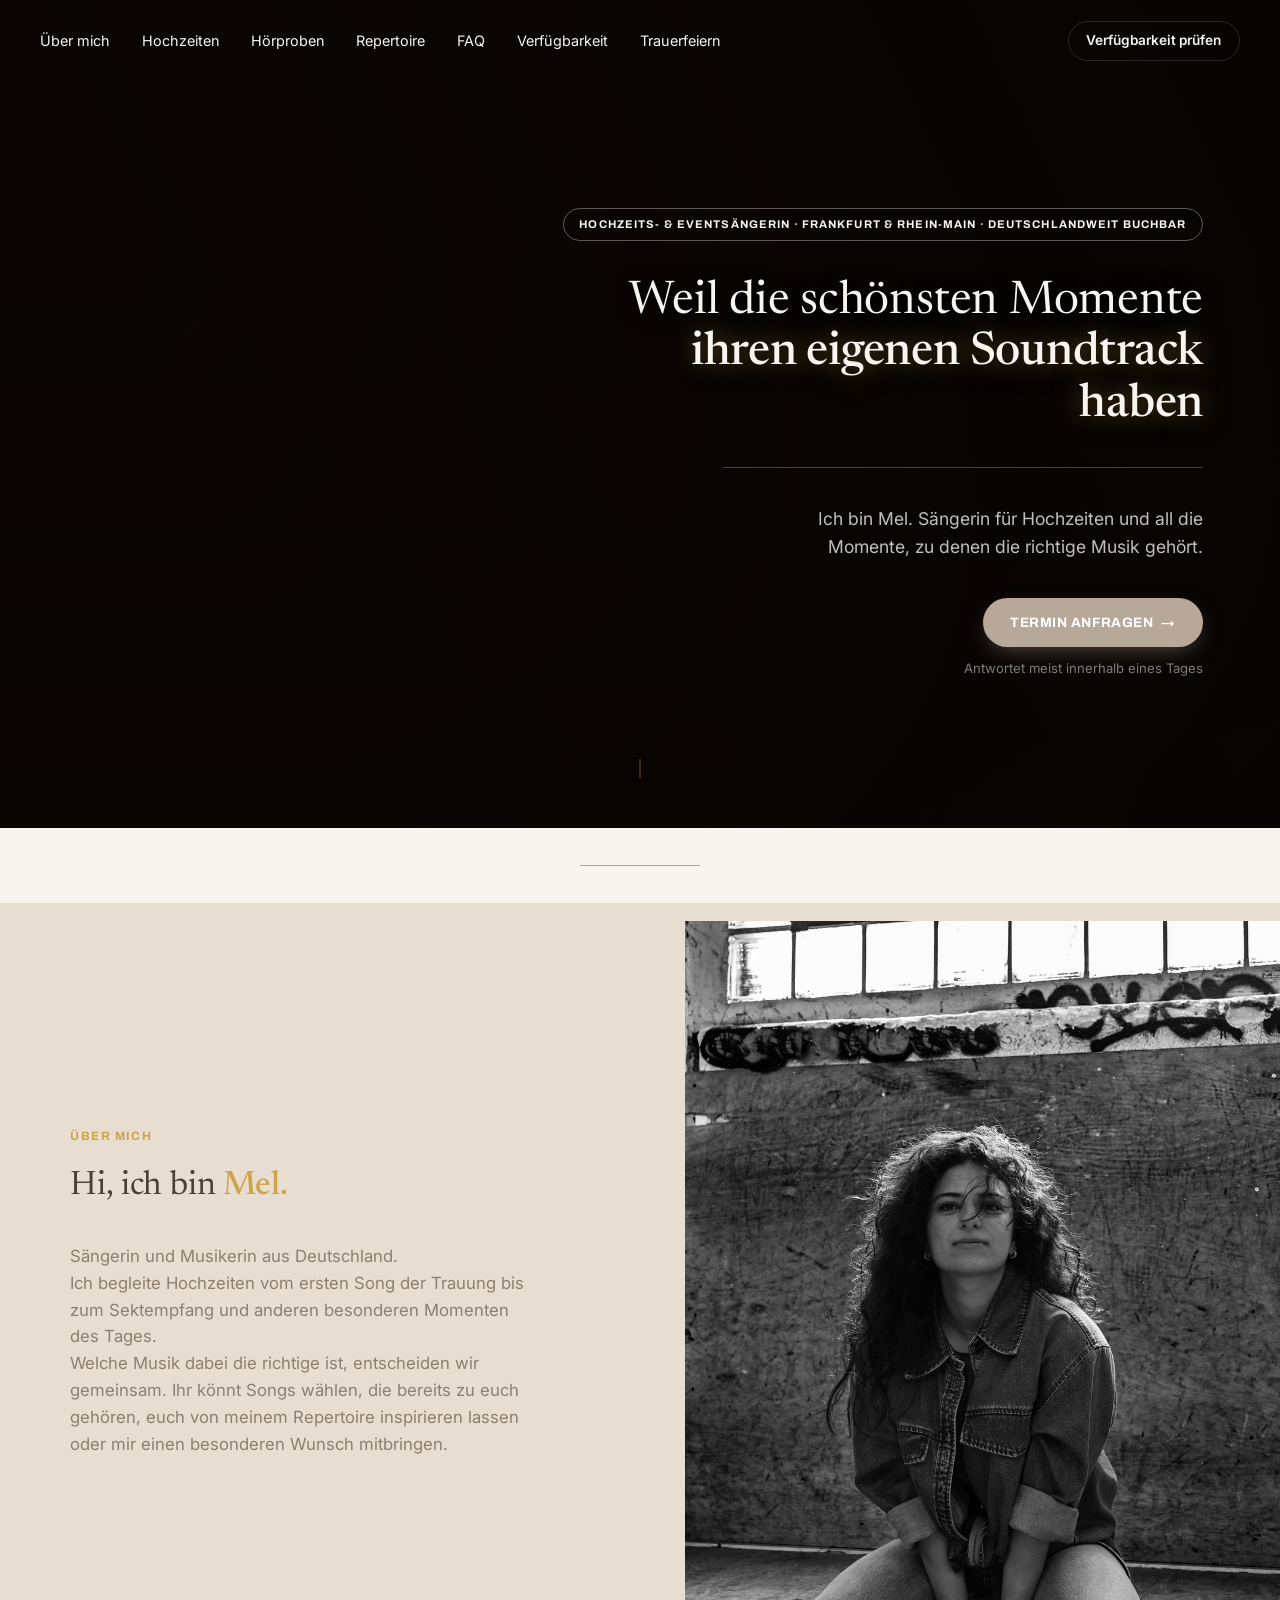
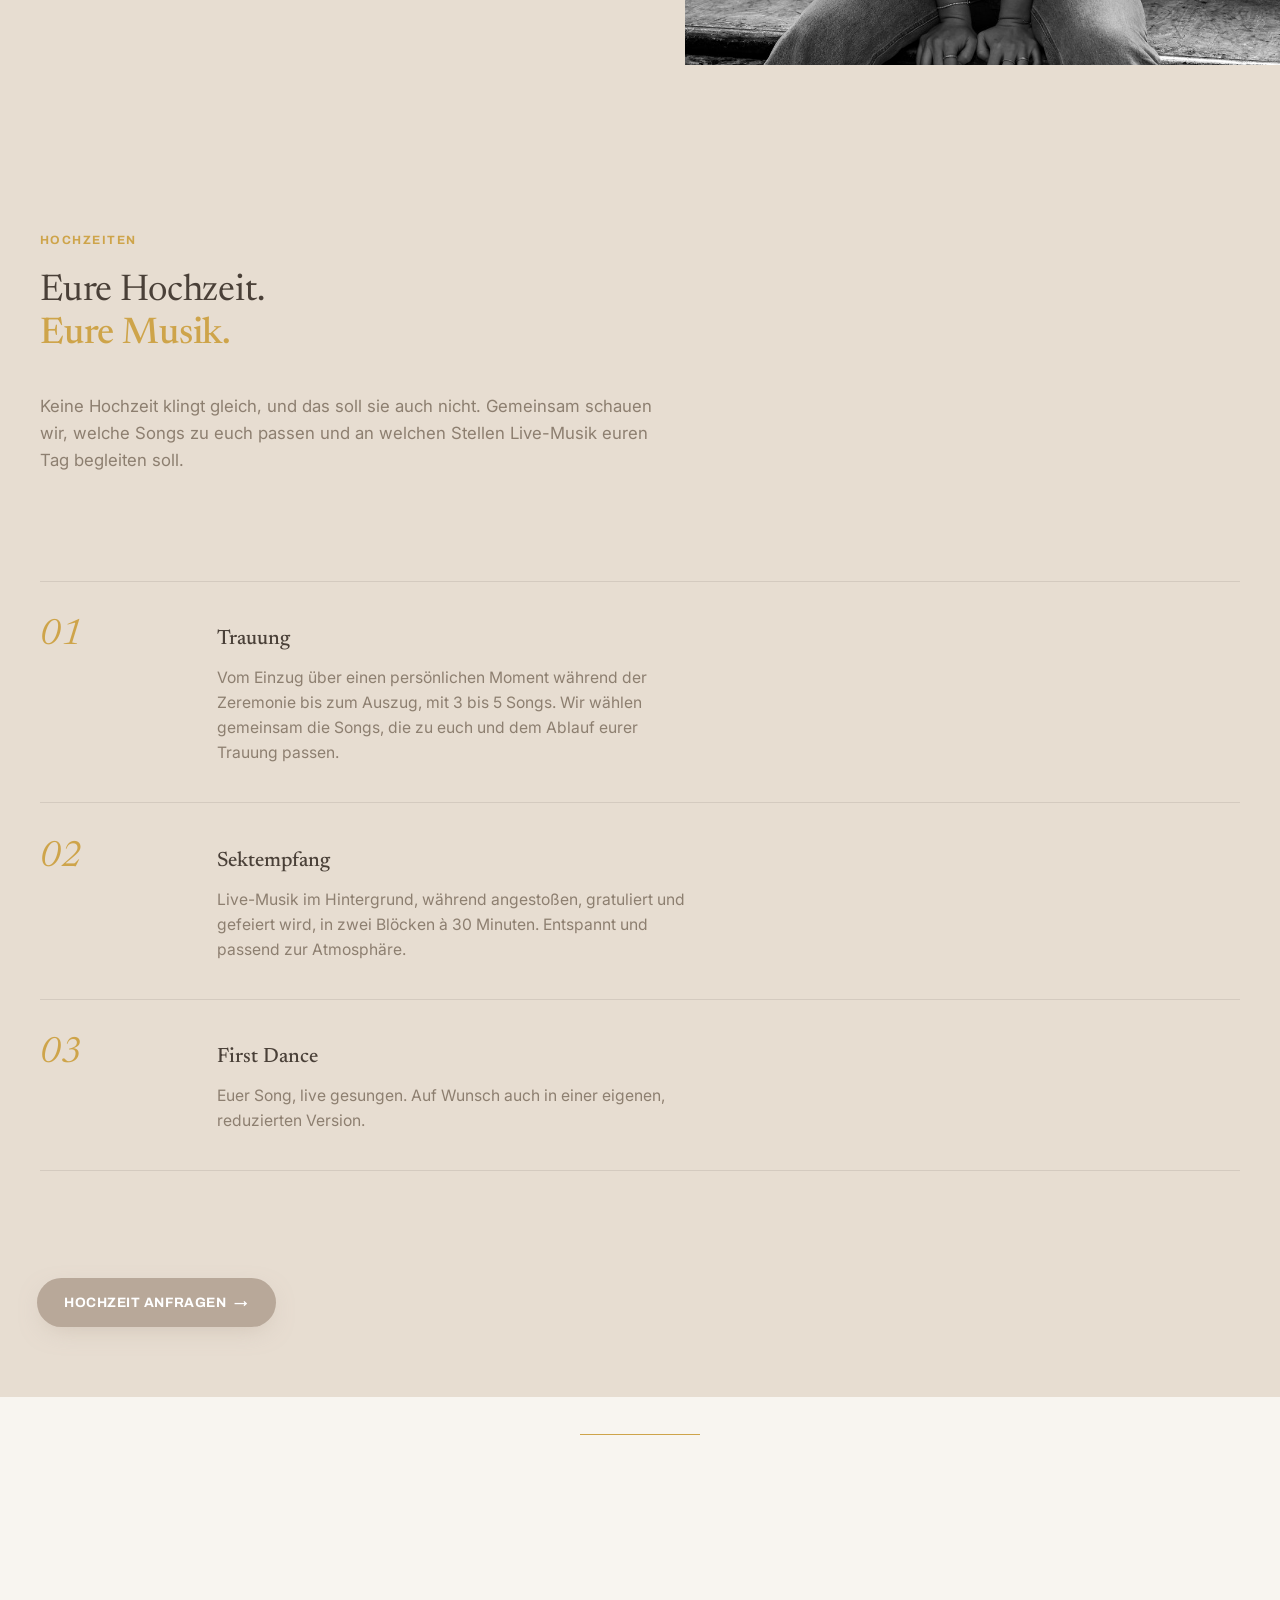
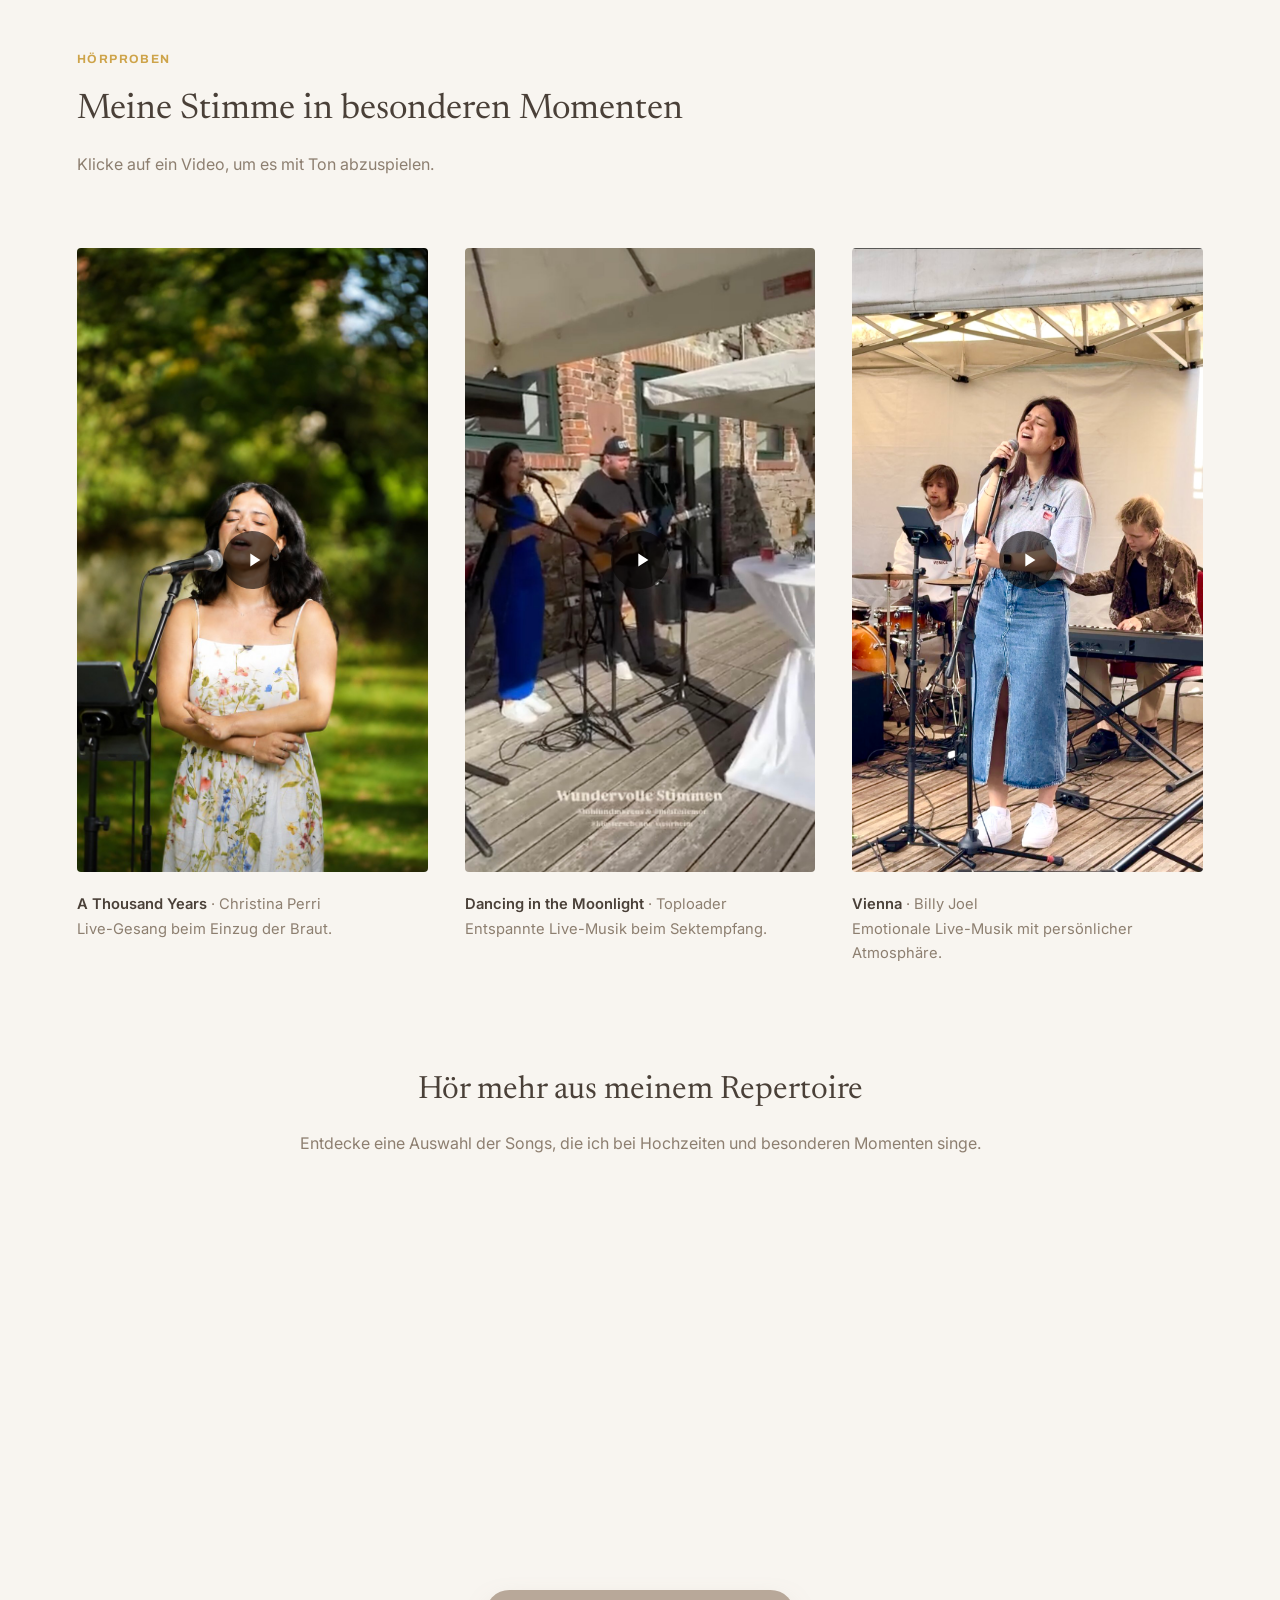
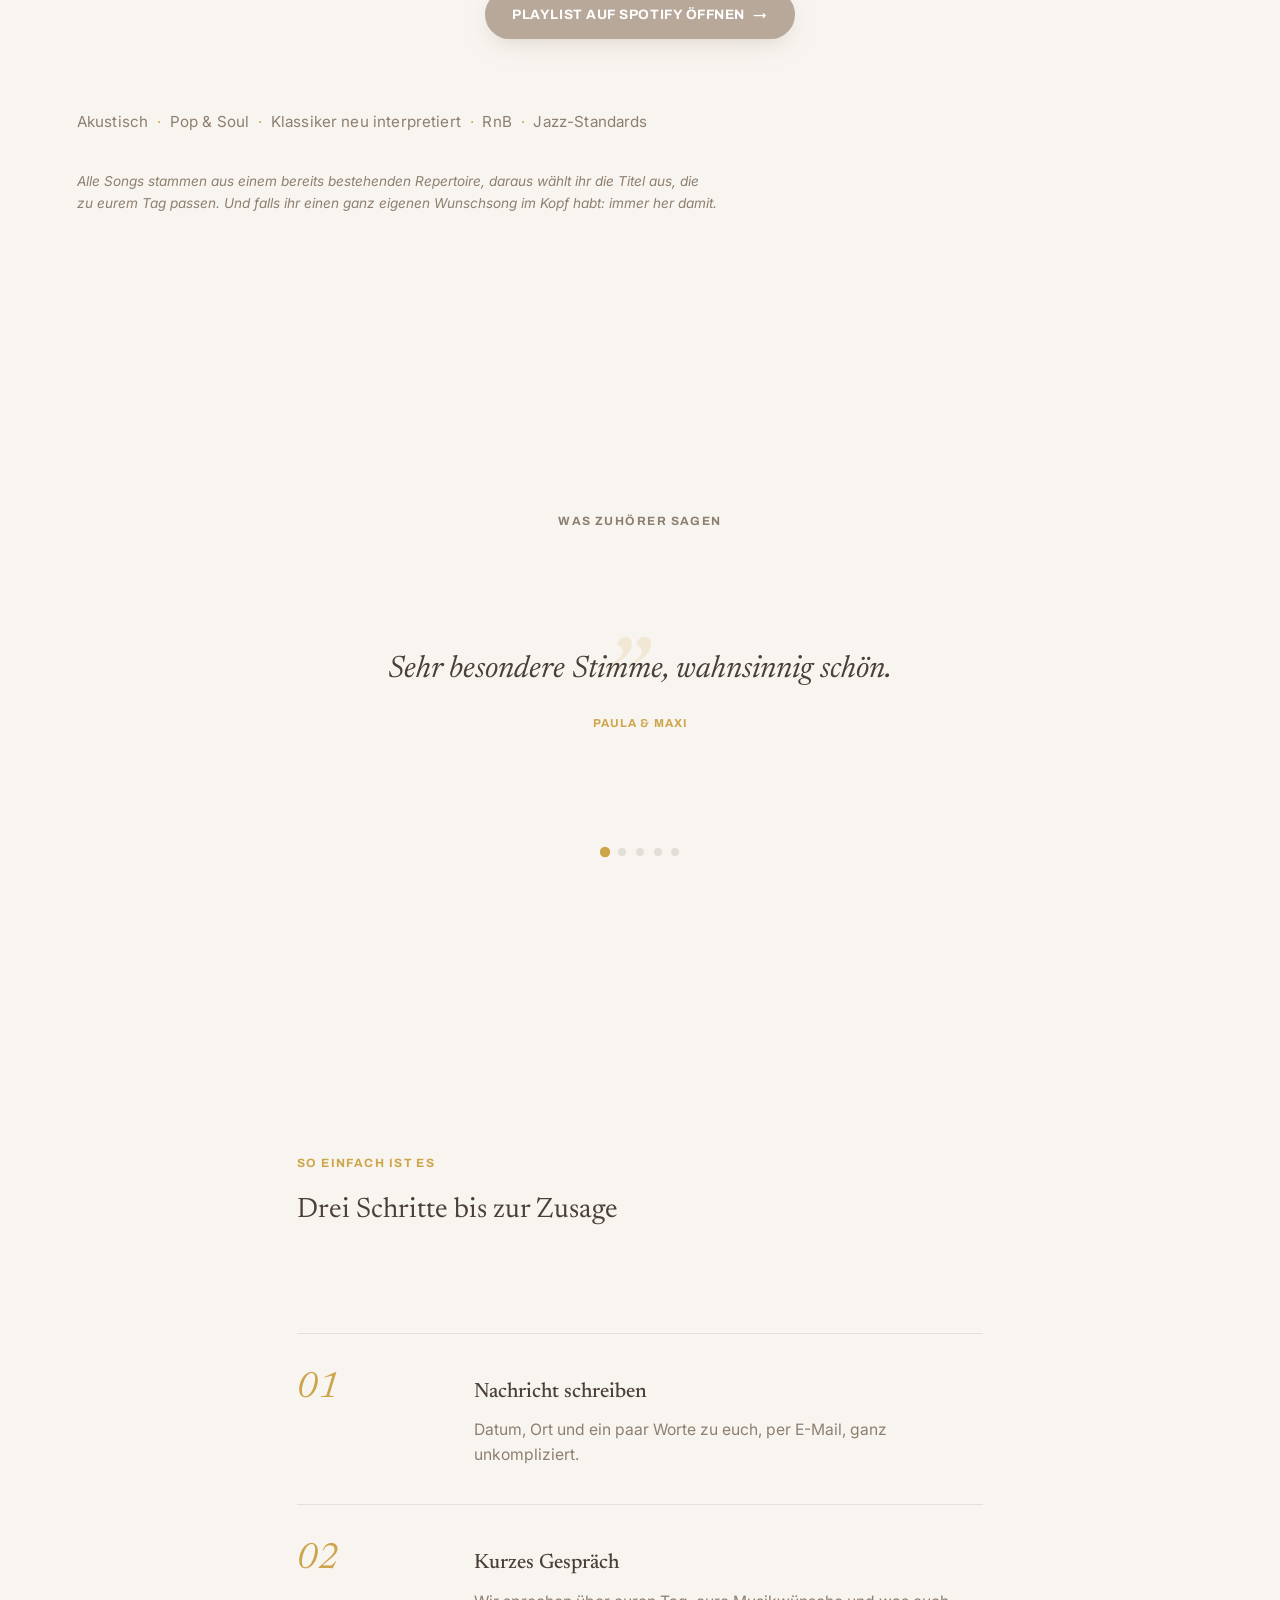
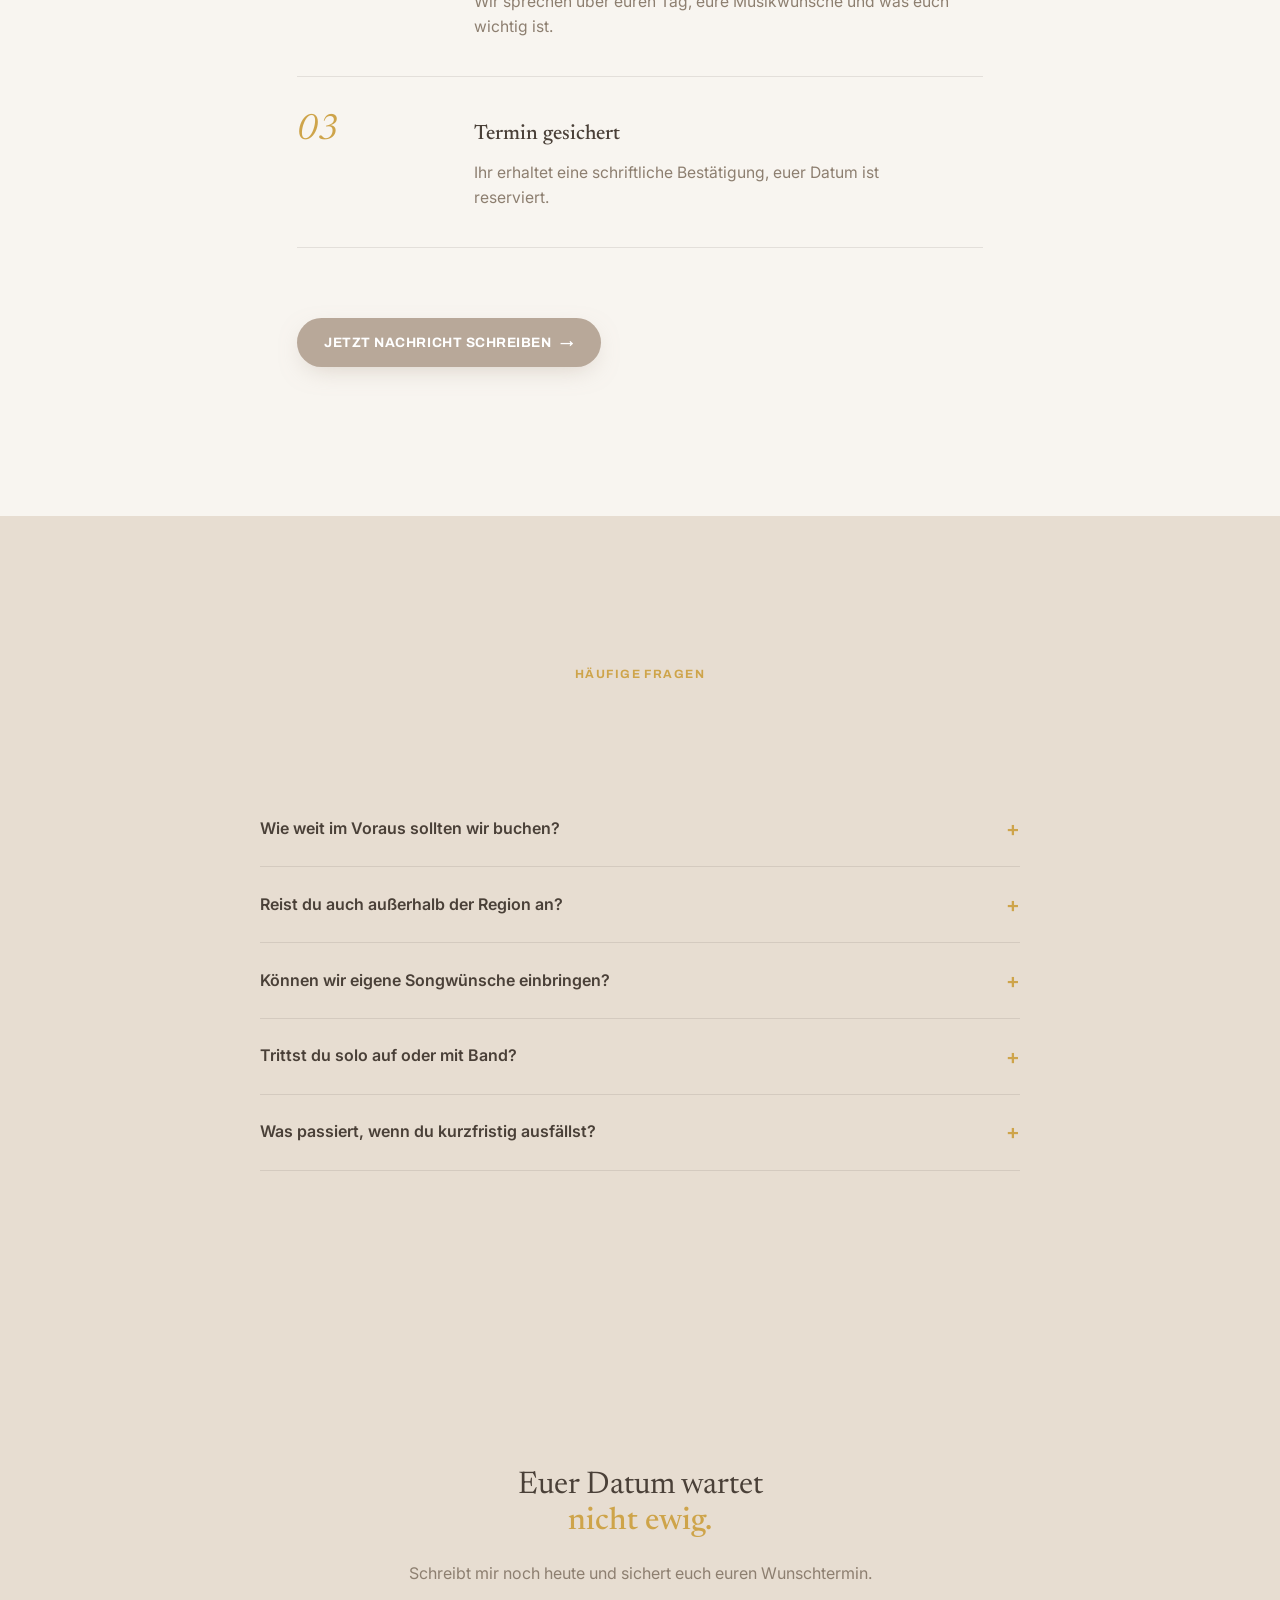
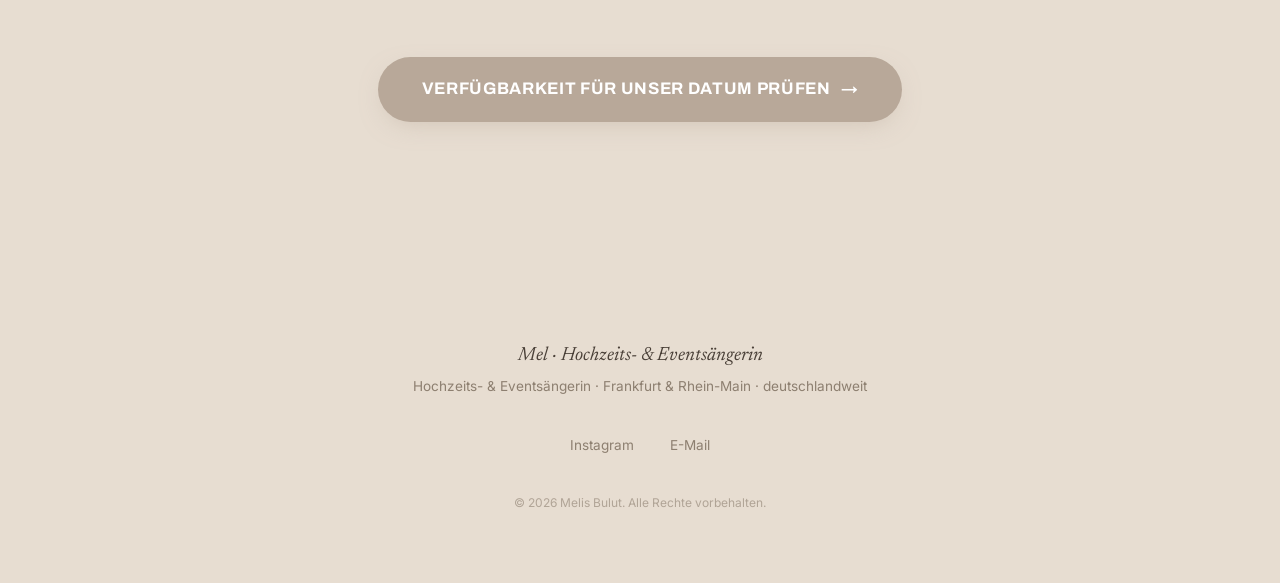
==== index.html @ 143f2d6f "Update location references in index.html" ====
<!DOCTYPE html>
<html lang="de">
<head>
<meta charset="UTF-8">
<meta name="viewport" content="width=device-width, initial-scale=1.0">
<title>Mel | Hochzeits- &amp; Eventsängerin Frankfurt &amp; Rhein-Main</title>

<link rel="icon" type="image/png" sizes="32x32" href="assets/icons/favicon-32.png">
<link rel="icon" type="image/png" sizes="16x16" href="assets/icons/favicon-16.png">
<link rel="apple-touch-icon" sizes="180x180" href="assets/icons/apple-touch-icon.png">
<meta name="description" content="Live-Gesang für eure Hochzeit, persönlich, modern und auf euch abgestimmt. Mel ist Hochzeitssängerin im Raum Wiesbaden, Frankfurt, Mainz und Darmstadt, deutschlandweit buchbar. Termine jetzt per E-Mail anfragen.">
<link rel="canonical" href="https://mel-eventsinger.com/">

<!-- Open Graph -->
<meta property="og:title" content="Mel | Hochzeits- & Eventsängerin Frankfurt & Rhein-Main">
<meta property="og:description" content="Live-Gesang für eure Hochzeit, persönlich, modern und auf euch abgestimmt. Raum Wiesbaden, Frankfurt, Mainz, Darmstadt, deutschlandweit buchbar.">
<meta property="og:type" content="website">
<meta property="og:image" content="https://mel-eventsinger.com/assets/images/og-cover.jpg">
<meta property="og:url" content="https://mel-eventsinger.com/">
<meta property="og:locale" content="de_DE">

<!-- Structured data for search engines -->
<script type="application/ld+json">
{
  "@context": "https://schema.org",
  "@type": "LocalBusiness",
  "name": "Mel | Hochzeits- & Eventsängerin",
  "description": "Live-Gesang für Hochzeiten und besondere Momente. Persönlich, modern und passend zu euch.",
  "image": "https://mel-eventsinger.com/assets/images/og-cover.jpg",
  "url": "https://mel-eventsinger.com/",
  "email": "info@mel-eventsinger.com",
  "areaServed": [
    { "@type": "City", "name": "Wiesbaden" },
    { "@type": "City", "name": "Frankfurt am Main" },
    { "@type": "City", "name": "Mainz" },
    { "@type": "City", "name": "Darmstadt" },
    { "@type": "Country", "name": "Deutschland" }
  ],
  "sameAs": [
    "https://instagram.com/mel_eventsinger"
  ]
}
</script>

<!-- Fonts: Fraunces (display, warm serif with real personality) + Inter (clean utility body) -->
<link rel="preconnect" href="https://fonts.googleapis.com">
<link rel="preconnect" href="https://fonts.gstatic.com" crossorigin>
<link href="https://fonts.googleapis.com/css2?family=Newsreader:ital,wght@0,400;0,500;1,400;1,500&family=Archivo:wght@700;800;900&family=Inter:wght@400;500;600&display=swap" rel="stylesheet">

<style>
/* ==========================================================================
   MELIS BULUT — DESIGN SYSTEM
   Mobile-first. Every value derives from the token set below.
   ========================================================================== */

:root {
  /* ---- Color — Ivory / Espresso / Taupe base with a Sage accent (mix of palettes A + D, no gold) ---- */
  --ink: #4a4038;          /* Espresso — primary text color, never pure black */
  --deep: #0c0705;         /* stays dark — only used for the hero photo's legibility scrim */
  --ivory: #f8f5f0;        /* primary background — Ivory, ~70% of the page */
  --ivory-dim: #e7ddd1;    /* Warm Beige — secondary background for subtle section alternation */
  --taupe: #b8a899;        /* Taupe — buttons, hover states, small graphic elements */
  --taupe-dark: #a3907d;   /* darker taupe for button hover (spec: hover = slightly darker, not lighter) */
  --gold: #cea44a;         /* Amber-gold — lighter and less saturated than before, still reads as gold not yellow */
  --gold-soft: #ddbd72;    /* lighter gold, for the rare hover on an accent-colored element */
  --stone: #8d7f70;        /* secondary / muted text — warm muted brown, between espresso and taupe */
  --stone-dark: #8d7f70;
  --line-on-dark: rgba(248, 245, 240, 0.14);
  --line-on-light: rgba(74, 64, 56, 0.12);

  /* ---- Type ---- */
  --font-display: "Newsreader", Georgia, serif;
  --font-body: "Inter", -apple-system, BlinkMacSystemFont, sans-serif;
  --font-accent: "Archivo", "Inter", sans-serif; /* bold expanded grotesk — reserved for small eyebrow labels/buttons only, never headlines */

  /* ---- Spacing scale (fluid) ---- */
  --space-xs: clamp(0.5rem, 0.45rem + 0.3vw, 0.75rem);
  --space-sm: clamp(1rem, 0.9rem + 0.5vw, 1.5rem);
  --space-md: clamp(1.75rem, 1.5rem + 1vw, 2.5rem);
  --space-lg: clamp(3rem, 2.4rem + 2.5vw, 5rem);
  --space-xl: clamp(4.5rem, 3.5rem + 4vw, 8rem);
  --space-2xl: clamp(6rem, 4.5rem + 6vw, 11rem);

  /* ---- Layout ---- */
  --content-max: 1200px;
  --text-max: 640px;
  --radius-sm: 4px;
  --radius-md: 10px;

  /* ---- Motion ---- */
  --ease: cubic-bezier(0.22, 1, 0.36, 1);
  --dur: 0.6s;
}

/* ---- Reset ---- */
* { box-sizing: border-box; margin: 0; padding: 0; }
html { scroll-behavior: smooth; }
@media (prefers-reduced-motion: reduce) {
  html { scroll-behavior: auto; }
  *, *::before, *::after {
    animation-duration: 0.01ms !important;
    animation-iteration-count: 1 !important;
    transition-duration: 0.01ms !important;
    scroll-behavior: auto !important;
  }
}

body {
  font-family: var(--font-body);
  background: var(--ivory);
  color: var(--ink);
  line-height: 1.6;
  -webkit-font-smoothing: antialiased;
  overflow-x: hidden;
}

img { max-width: 100%; display: block; }

a { color: inherit; text-decoration: none; }

ul, ol { list-style: none; }

/* ---- Accessibility ---- */
/* ---- Scroll progress bar ---- */
.scroll-progress {
  position: fixed;
  top: 0;
  left: 0;
  height: 3px;
  width: 0%;
  background: var(--gold);
  z-index: 300;
  transition: width 0.1s linear;
}

.sr-only {
  position: absolute;
  width: 1px;
  height: 1px;
  padding: 0;
  margin: -1px;
  overflow: hidden;
  clip: rect(0, 0, 0, 0);
  white-space: nowrap;
  border: 0;
}

.skip-link {
  position: absolute;
  left: -9999px;
  top: 0;
  background: var(--ink);
  color: var(--ivory);
  padding: 1em 1.5em;
  z-index: 1000;
}
.skip-link:focus {
  left: var(--space-sm);
  top: var(--space-sm);
}

:focus-visible {
  outline: 2px solid var(--gold);
  outline-offset: 3px;
}

/* ==========================================================================
   TYPOGRAPHY
   ========================================================================== */

.eyebrow {
  font-family: var(--font-accent);
  font-size: 0.75rem;
  font-weight: 700;
  letter-spacing: 0.12em;
  text-transform: uppercase;
  color: var(--gold);
  margin-bottom: var(--space-sm);
}
.eyebrow--center { text-align: center; }

.section-title {
  font-family: var(--font-display);
  font-weight: 400;
  font-size: clamp(1.5rem, 1.2rem + 1.3vw, 2.1rem);
  line-height: 1.15;
  letter-spacing: -0.005em;
  margin-bottom: var(--space-md);
}
.section-title em {
  font-family: var(--font-display);
  font-style: normal;
  font-weight: 500;
  color: var(--gold);
}
.section-title--center { text-align: center; max-width: 760px; margin-left: auto; margin-right: auto; }

.body-text {
  font-size: 1.05rem;
  color: var(--stone);
  max-width: var(--text-max);
}
.body-text--center { text-align: center; margin-left: auto; margin-right: auto; }
.body-text--wide { max-width: 700px; }

/* ==========================================================================
   BUTTONS
   ========================================================================== */

.btn {
  display: inline-flex;
  align-items: center;
  justify-content: center;
  gap: 0.6em;
  padding: 1em 2em;
  font-family: var(--font-accent);
  font-weight: 700;
  font-size: 0.85rem;
  letter-spacing: 0.04em;
  text-transform: uppercase;
  border-radius: 999px;
  transition: transform var(--dur) var(--ease), background var(--dur) var(--ease), box-shadow var(--dur) var(--ease);
  border: none;
  cursor: pointer;
}

.btn--primary {
  background: var(--taupe);
  color: #ffffff;
  box-shadow: 0 8px 24px -8px rgba(184, 168, 153, 0.5);
}
.btn--primary:hover {
  background: var(--taupe-dark);
  box-shadow: 0 12px 32px -8px rgba(163, 144, 125, 0.55);
  animation: btnBreathe 1.8s ease-in-out infinite;
}
.btn--primary:active { transform: translateY(0) scale(1); animation: none; }

@keyframes btnBreathe {
  0%, 100% { transform: translateY(-2px) scale(1); }
  50% { transform: translateY(-2px) scale(1.015); }
}
@media (prefers-reduced-motion: reduce) {
  .btn--primary:hover { animation: none; transform: translateY(-2px); }
}

.btn__arrow {
  display: inline-block;
  transition: transform 0.3s var(--ease);
}
.btn:hover .btn__arrow {
  transform: translateX(4px);
}

.btn--large {
  padding: 1.15em 2.6em;
  font-size: 1.05rem;
}

/* ==========================================================================
   NAV
   ========================================================================== */

.nav {
  position: fixed;
  top: 0;
  left: 0;
  right: 0;
  z-index: 100;
  padding: var(--space-sm) var(--space-md);
  transition: background var(--dur) var(--ease), backdrop-filter var(--dur) var(--ease);
}
.nav.is-scrolled {
  background: rgba(242, 230, 207, 0.85);
  backdrop-filter: blur(12px);
  -webkit-backdrop-filter: blur(12px);
}
.nav__inner {
  position: relative;
  max-width: var(--content-max);
  margin: 0 auto;
  display: flex;
  align-items: center;
  justify-content: flex-end;
  gap: var(--space-md);
}

/* ---- Nav links: dropdown panel on mobile, inline row on desktop ---- */
.nav__links {
  position: absolute;
  top: calc(100% + var(--space-sm));
  left: calc(var(--space-md) * -1);
  right: calc(var(--space-md) * -1);
  display: flex;
  flex-direction: column;
  background: rgba(242, 230, 207, 0.97);
  backdrop-filter: blur(12px);
  max-height: 0;
  overflow: hidden;
  transition: max-height 0.35s var(--ease);
  order: 3;
}
.nav__links.is-open {
  max-height: 400px;
}
.nav__links a {
  padding: 1em var(--space-md);
  color: var(--ink);
  font-size: 0.95rem;
  border-bottom: 1px solid var(--line-on-light);
  transition: color var(--dur) var(--ease);
}
.nav__links a:hover {
  color: var(--gold);
}

/* ---- Mobile hamburger toggle ---- */
.nav__toggle {
  display: flex;
  flex-direction: column;
  justify-content: space-between;
  width: 26px;
  height: 18px;
  background: none;
  border: none;
  cursor: pointer;
  padding: 0;
  order: 2;
}
.nav__toggle span {
  display: block;
  height: 2px;
  width: 100%;
  background: var(--ivory);
  border-radius: 2px;
  transition: background var(--dur) var(--ease), transform var(--dur) var(--ease), opacity var(--dur) var(--ease);
}
.nav.is-scrolled .nav__toggle span { background: var(--ink); }
.nav__toggle[aria-expanded="true"] span:nth-child(1) { transform: translateY(8px) rotate(45deg); }
.nav__toggle[aria-expanded="true"] span:nth-child(2) { opacity: 0; }
.nav__toggle[aria-expanded="true"] span:nth-child(3) { transform: translateY(-8px) rotate(-45deg); }

.nav__cta {
  display: none; /* revealed on desktop; mobile uses sticky floating CTA instead */
  font-size: 0.85rem;
  font-weight: 600;
  padding: 0.6em 1.3em;
  border: 1px solid var(--line-on-dark);
  border-radius: 999px;
  color: var(--ivory);
  transition: border-color var(--dur) var(--ease), color var(--dur) var(--ease);
  order: 1;
}
.nav.is-scrolled .nav__cta {
  color: var(--ink);
  border-color: var(--line-on-light);
}
.nav__cta:hover {
  border-color: var(--gold);
  color: var(--gold);
}

@media (min-width: 860px) {
  .nav__inner { justify-content: space-between; }
  .nav__cta { display: inline-flex; order: 2; }
  .nav__toggle { display: none; }
  .nav__links {
    position: static;
    flex-direction: row;
    gap: 2rem;
    max-height: none;
    overflow: visible;
    background: none;
    backdrop-filter: none;
    width: auto;
    order: 1;
  }
  .nav__links a {
    padding: 0;
    border-bottom: none;
    font-size: 0.9rem;
    color: var(--ivory);
  }
  .nav.is-scrolled .nav__links a { color: var(--ink); }
}

/* ==========================================================================
   HERO
   ========================================================================== */

.hero {
  position: relative;
  min-height: 92svh;
  display: flex;
  align-items: flex-end;
  overflow: hidden;
  background: var(--deep);
}

.hero__media {
  position: absolute;
  inset: 0;
}

.hero__image {
  position: absolute;
  inset: 0;
  width: 100%;
  height: 100%;
  object-fit: cover;
  object-position: center 38%;
  filter: saturate(0.85) brightness(0.9) contrast(1.06) sepia(0.1);
  will-change: transform;
}

.hero__scrim {
  position: absolute;
  inset: 0;
  /* Mobile: text still spans full width, anchored to the bottom — a simple vertical wash is enough. */
  background: linear-gradient(0deg, rgba(7,4,3,0.9) 0%, rgba(7,4,3,0.45) 45%, rgba(7,4,3,0.1) 75%, transparent 100%);
}

@media (min-width: 860px) {
  .hero__scrim {
    /* Desktop: text moves to the right, so the dark wash mirrors to sit behind it —
       the subject on the left keeps clean, natural light instead of being dimmed for no reason. */
    background:
      linear-gradient(245deg, rgba(7,4,3,0.9) 0%, rgba(7,4,3,0.68) 30%, rgba(7,4,3,0.3) 55%, rgba(7,4,3,0.04) 78%),
      linear-gradient(0deg, rgba(7,4,3,0.55) 0%, rgba(7,4,3,0.2) 40%, transparent 70%);
  }
}

.hero__content {
  position: relative;
  z-index: 2;
  max-width: var(--content-max);
  width: 100%;
  margin: 0 auto;
  padding: var(--space-xl) var(--space-md) var(--space-2xl);
  color: var(--ivory);
}

.badge {
  display: inline-flex;
  align-items: center;
  padding: 0.55em 1.4em;
  border: 1px solid rgba(248, 245, 240, 0.35);
  border-radius: 999px;
  font-family: var(--font-accent);
  font-size: 0.7rem;
  font-weight: 700;
  letter-spacing: 0.1em;
  text-transform: uppercase;
  color: var(--ivory);
  margin-bottom: var(--space-md);
}

.hero__divider {
  height: 1px;
  width: 100%;
  max-width: 480px;
  background: rgba(248, 245, 240, 0.25);
  margin: var(--space-md) 0;
}

.hero__headline {
  font-family: var(--font-display);
  font-weight: 400;
  font-size: clamp(1.75rem, 1.35rem + 2.2vw, 2.9rem);
  line-height: 1.1;
  letter-spacing: -0.005em;
  margin-bottom: var(--space-md);
  text-shadow: 0 2px 24px rgba(7, 4, 3, 0.35);
}
.hero__headline em {
  font-family: var(--font-display);
  font-style: normal;
  font-weight: 500;
  color: var(--ivory);
  text-shadow: 0 0 28px rgba(206, 164, 74, 0.55), 0 2px 24px rgba(7, 4, 3, 0.35);
}

.hero__sub {
  font-size: 1.1rem;
  color: rgba(248, 245, 240, 0.78);
  max-width: 480px;
  margin-bottom: var(--space-md);
}

.hero__note {
  margin-top: var(--space-xs);
  font-size: 0.82rem;
  color: rgba(248, 245, 240, 0.5);
}

@media (min-width: 860px) {
  .hero__content {
    text-align: right;
  }
  .hero__headline {
    max-width: 620px;
    margin-left: auto;
  }
  .hero__divider {
    margin-left: auto;
  }
  .hero__sub {
    max-width: 420px;
    margin-left: auto;
    margin-right: 0;
  }
  .hero__image {
    object-position: 30% 35%;
  }
}

.scroll-hint {
  position: absolute;
  bottom: var(--space-sm);
  left: 50%;
  transform: translateX(-50%);
  width: 1px;
  height: 48px;
  z-index: 2;
  overflow: hidden;
}
.scroll-hint span {
  display: block;
  width: 100%;
  height: 40%;
  background: var(--gold);
  animation: scrollHint 2.2s var(--ease) infinite;
}
@keyframes scrollHint {
  0% { transform: translateY(-100%); }
  100% { transform: translateY(250%); }
}

/* ==========================================================================
   SIGNATURE LINE DIVIDER — simple straight line, draws in on scroll
   ========================================================================== */

.line-divider {
  display: flex;
  justify-content: center;
  padding: var(--space-md) 0;
  background: var(--ivory);
}
.line-divider__line {
  width: 120px;
  height: 1px;
  background: var(--gold);
  transform: scaleX(0);
  transition: transform 1s var(--ease);
}
.line-divider__line.is-visible { transform: scaleX(1); }

/* ==========================================================================
   SPLIT SCREEN — shared system for About + Proof
   ========================================================================== */

.split {
  display: grid;
  background: var(--ivory-dim);
}
.split__media {
  position: relative;
  min-height: 480px;
  overflow: hidden;
  order: -1;
}
.split__image {
  position: absolute;
  inset: 0;
  width: 100%;
  height: 100%;
  object-fit: contain;
  object-position: center;
  display: block;
}
.split__text {
  padding: var(--space-2xl) var(--space-lg);
  color: var(--ink);
  display: flex;
  flex-direction: column;
  justify-content: center;
}
.split__text .body-text { max-width: 460px; }

.proof__quote {
  font-family: var(--font-display);
  font-style: italic;
  font-size: clamp(1.3rem, 1.05rem + 1.1vw, 1.9rem);
  color: var(--ink);
  line-height: 1.5;
  max-width: 460px;
}

@media (min-width: 860px) {
  .split {
    grid-template-columns: 1.15fr 1fr;
    min-height: 780px;
  }
  .split__media { min-height: 780px; order: 0; }
  .split--media-right .split__media { order: 2; }
  .split--media-right .split__text { order: 1; }
  .split--media-left .split__media { order: 1; }
  .split--media-left .split__text { order: 2; }
}

/* ==========================================================================
   EXPERIENCE
   ========================================================================== */

.experience {
  background: var(--ivory-dim);
  padding: var(--space-2xl) var(--space-md) var(--space-lg);
}
.experience__intro {
  max-width: var(--content-max);
  margin: 0 auto;
}
.experience__title {
  font-family: var(--font-display);
  font-weight: 400;
  font-size: clamp(1.55rem, 1.2rem + 1.5vw, 2.3rem);
  line-height: 1.15;
  letter-spacing: -0.005em;
  max-width: 780px;
  margin-bottom: var(--space-md);
}
.experience__title em {
  font-family: var(--font-display);
  font-style: normal;
  font-weight: 500;
  color: var(--gold);
}
.experience .body-text { margin-bottom: 0; }

.numbered-list {
  max-width: var(--content-max);
  margin: var(--space-xl) auto 0;
  display: flex;
  flex-direction: column;
}
.numbered-list__item {
  display: grid;
  grid-template-columns: auto 1fr;
  gap: var(--space-md);
  padding: var(--space-md) 0;
  border-top: 1px solid var(--line-on-light);
}
.numbered-list__item:last-child { border-bottom: 1px solid var(--line-on-light); }
.numbered-list__num {
  font-family: var(--font-display);
  font-style: italic;
  font-weight: 400;
  font-size: clamp(1.6rem, 1.3rem + 1.2vw, 2.4rem);
  color: var(--gold);
  line-height: 1;
}
.numbered-list__body h3 {
  font-family: var(--font-display);
  font-weight: 500;
  font-size: 1.3rem;
  margin-bottom: 0.4em;
}
.numbered-list__body p {
  color: var(--stone);
  font-size: 0.98rem;
  max-width: 480px;
}

@media (min-width: 860px) {
  .numbered-list__item {
    grid-template-columns: 140px 1fr;
    align-items: baseline;
  }
}
.numbered-list--compact {
  max-width: 760px;
}

/* ==========================================================================
   REPERTOIRE / AUDIO PLAYER
   ========================================================================== */

.repertoire {
  max-width: var(--content-max);
  margin: 0 auto;
  padding: var(--space-lg) var(--space-md) var(--space-2xl);
}

.genre-list {
  margin-top: var(--space-lg);
  font-size: 0.95rem;
  color: var(--stone);
  letter-spacing: 0.01em;
}
.genre-list span { color: var(--gold); margin: 0 0.3em; }

.repertoire__note {
  margin-top: var(--space-md);
  font-size: 0.85rem;
  color: var(--stone);
  font-style: italic;
  max-width: 640px;
}

/* ==========================================================================
   VIDEO SAMPLES — restyled to match the site's design system
   (no card borders/shadows, same fonts/colors as everything else)
   ========================================================================== */

.video-section {
  max-width: var(--content-max);
  margin: var(--space-xl) auto 0;
  padding: 0;
}

.video-section-heading {
  max-width: 700px;
  margin: 0 0 var(--space-lg);
}

.video-section .section-label {
  font-family: var(--font-accent);
  font-size: 0.75rem;
  font-weight: 700;
  letter-spacing: 0.12em;
  text-transform: uppercase;
  color: var(--gold);
  margin-bottom: var(--space-sm);
  display: block;
}

.video-section h2 {
  font-family: var(--font-display);
  font-weight: 400;
  font-size: clamp(1.5rem, 1.2rem + 1.4vw, 2.2rem);
  line-height: 1.15;
  margin-bottom: var(--space-sm);
  color: var(--ink);
}

.video-intro {
  font-family: var(--font-body);
  font-size: 1rem;
  line-height: 1.7;
  color: var(--stone);
  margin: 0;
}

.video-grid {
  display: grid;
  grid-template-columns: repeat(3, minmax(0, 1fr));
  gap: var(--space-md);
}

.video-card {
  /* deliberately no border/shadow/background — matches the rest of the site's
     "no card containers" system; the video itself carries the visual weight */
}

.video-frame {
  position: relative;
  overflow: hidden;
  border-radius: var(--radius-sm);
}

.performance-video {
  display: block;
  width: 100%;
  aspect-ratio: 9 / 16;
  background: var(--deep);
  object-fit: cover;
  border: 0;
  transition: transform 0.6s var(--ease);
}
.video-card:hover .performance-video,
.video-card:focus-within .performance-video {
  transform: scale(1.045);
}
@media (prefers-reduced-motion: reduce) {
  .performance-video { transition: none; }
}

.youtube-facade {
  cursor: pointer;
}
.yt-play-btn {
  position: absolute;
  top: 50%;
  left: 50%;
  transform: translate(-50%, -50%);
  width: 58px;
  height: 58px;
  border-radius: 50%;
  border: none;
  background: rgba(7, 4, 3, 0.6);
  color: #fff;
  display: flex;
  align-items: center;
  justify-content: center;
  padding-left: 3px; /* optically center the play triangle */
  transition: background var(--dur) var(--ease), transform var(--dur) var(--ease);
}
.youtube-facade:hover .yt-play-btn {
  background: var(--gold);
  transform: translate(-50%, -50%) scale(1.08);
}

.video-text {
  padding-top: var(--space-sm);
}

.video-text p {
  margin: 0;
  font-family: var(--font-body);
  font-size: 0.92rem;
  line-height: 1.6;
  color: var(--stone);
}

.video-text .video-song {
  font-family: var(--font-body);
  font-weight: 600;
  font-size: 0.92rem;
  line-height: 1.6;
  color: var(--ink);
  margin-bottom: 0.1em;
}
.video-song span {
  font-family: var(--font-body);
  font-weight: 400;
  font-size: 0.92rem;
  letter-spacing: normal;
  text-transform: none;
  color: var(--stone);
}

@media (max-width: 900px) {
  .video-grid { grid-template-columns: repeat(2, minmax(0, 1fr)); }
}
@media (max-width: 640px) {
  .video-grid { grid-template-columns: 1fr; }
  .video-card { max-width: 420px; margin: 0 auto; }
}

/* ==========================================================================
   SPOTIFY EMBED — restyled to match the site's design system
   ========================================================================== */

.spotify-section {
  max-width: 700px;
  margin: var(--space-xl) auto 0;
  padding: 0;
  text-align: center;
}

.spotify-section h2 {
  font-family: var(--font-display);
  font-weight: 400;
  font-size: clamp(1.4rem, 1.1rem + 1.2vw, 2rem);
  line-height: 1.15;
  color: var(--ink);
  margin-bottom: var(--space-sm);
}

.spotify-section p {
  font-family: var(--font-body);
  color: var(--stone);
  line-height: 1.7;
  margin-bottom: var(--space-md);
}

.spotify-section iframe {
  margin-bottom: var(--space-md);
}

/* ==========================================================================
   TESTIMONIALS
   ========================================================================== */

.testimonials {
  background: var(--ivory);
  padding: var(--space-2xl) var(--space-md);
  color: var(--ink);
  text-align: center;
}
.testimonials__label {
  font-family: var(--font-accent);
  font-size: 0.75rem;
  font-weight: 700;
  letter-spacing: 0.12em;
  text-transform: uppercase;
  color: var(--stone);
  margin-bottom: var(--space-lg);
}

.testimonial-slider {
  position: relative;
  max-width: 780px;
  margin: 0 auto;
  min-height: 11em;
  display: flex;
  align-items: center;
  justify-content: center;
}
.testimonial-slider__mark {
  position: absolute;
  top: -0.3em;
  left: 50%;
  transform: translateX(-50%);
  font-family: var(--font-display);
  font-style: italic;
  font-size: 7rem;
  color: var(--gold);
  opacity: 0.16;
  line-height: 1;
  pointer-events: none;
  user-select: none;
}
.testimonial-slide {
  position: absolute;
  inset: 0;
  display: flex;
  flex-direction: column;
  align-items: center;
  justify-content: center;
  opacity: 0;
  transform: translateY(10px);
  transition: opacity 0.7s var(--ease), transform 0.7s var(--ease);
  pointer-events: none;
}
.testimonial-slide.is-active {
  opacity: 1;
  transform: translateY(0);
  pointer-events: auto;
  position: relative;
}
.testimonial-slide p {
  font-family: var(--font-display);
  font-style: italic;
  font-weight: 400;
  font-size: clamp(1.3rem, 1.05rem + 1.1vw, 2rem);
  line-height: 1.5;
  max-width: 680px;
}
.testimonial-slide cite {
  display: block;
  margin-top: var(--space-sm);
  font-style: normal;
  font-family: var(--font-accent);
  font-weight: 700;
  font-size: 0.72rem;
  letter-spacing: 0.1em;
  text-transform: uppercase;
  color: var(--gold);
}

.testimonial-dots {
  display: flex;
  justify-content: center;
  gap: 0.6rem;
  margin-top: var(--space-lg);
}
.testimonial-dot {
  width: 8px;
  height: 8px;
  border-radius: 50%;
  border: none;
  background: var(--line-on-light);
  cursor: pointer;
  padding: 0;
  transition: background var(--dur) var(--ease), transform var(--dur) var(--ease);
}
.testimonial-dot.is-active {
  background: var(--gold);
  transform: scale(1.3);
}


/* ==========================================================================
   PROCESS
   ========================================================================== */

.process {
  max-width: 760px;
  margin: 0 auto;
  padding: var(--space-2xl) var(--space-md);
}
.process__title {
  font-family: var(--font-display);
  font-weight: 400;
  font-size: clamp(1.3rem, 1.1rem + 1vw, 1.75rem);
  line-height: 1.15;
  margin-bottom: var(--space-sm);
}
.process .btn {
  margin-top: var(--space-lg);
}

/* ==========================================================================
   FAQ
   ========================================================================== */

.faq {
  background: var(--ivory-dim);
  padding: var(--space-2xl) var(--space-md);
}
.faq__list {
  max-width: 760px;
  margin: var(--space-xl) auto 0;
}
.faq__item {
  border-bottom: 1px solid var(--line-on-light);
  padding: var(--space-sm) 0;
}
.faq__item summary {
  cursor: pointer;
  font-weight: 600;
  font-size: 1rem;
  list-style: none;
  display: flex;
  justify-content: space-between;
  align-items: center;
}
.faq__item summary::-webkit-details-marker { display: none; }
.faq__item summary::after {
  content: "+";
  font-size: 1.3rem;
  color: var(--gold);
  transition: transform var(--dur) var(--ease);
  flex-shrink: 0;
  margin-left: var(--space-sm);
}
.faq__item[open] summary::after { transform: rotate(45deg); }
.faq__item p {
  margin-top: var(--space-sm);
  color: var(--stone);
  font-size: 0.95rem;
  max-width: 640px;
}

/* ==========================================================================
   FINAL CTA
   ========================================================================== */

.final-cta {
  background: var(--ivory-dim);
  color: var(--ink);
  text-align: center;
  padding: var(--space-2xl) var(--space-md);
}
.final-cta__headline {
  font-family: var(--font-display);
  font-weight: 400;
  font-size: clamp(1.4rem, 1.15rem + 1.2vw, 1.95rem);
  line-height: 1.15;
  margin-bottom: var(--space-sm);
}
.final-cta__headline em {
  font-family: var(--font-display);
  font-style: normal;
  font-weight: 500;
  color: var(--gold);
}
.final-cta__sub {
  color: var(--stone);
  margin-bottom: var(--space-lg);
}

/* ==========================================================================
   FOOTER
   ========================================================================== */

.footer {
  background: var(--ivory-dim);
  color: var(--stone);
  padding: var(--space-lg) var(--space-md) calc(var(--space-lg) + 70px);
}
.footer__inner {
  max-width: var(--content-max);
  margin: 0 auto;
  text-align: center;
}
.footer__name {
  font-family: var(--font-display);
  font-style: italic;
  color: var(--ink);
  font-size: 1.2rem;
}
.footer__tagline {
  margin-top: 0.3em;
  font-size: 0.85rem;
}
.footer__links {
  margin-top: var(--space-md);
  display: flex;
  justify-content: center;
  gap: var(--space-md);
  font-size: 0.85rem;
}
.footer__links a { transition: color var(--dur) var(--ease); }
.footer__links a:hover { color: var(--gold); }
.footer__legal {
  margin-top: var(--space-md);
  font-size: 0.75rem;
  opacity: 0.6;
}

@media (min-width: 860px) {
  .footer { padding-bottom: var(--space-lg); }
}

/* ==========================================================================
   STICKY MOBILE CONTACT CTA
   ========================================================================== */

.sticky-cta {
  position: fixed;
  bottom: var(--space-sm);
  right: var(--space-sm);
  z-index: 200;
  width: 56px;
  height: 56px;
  border-radius: 50%;
  background: var(--taupe);
  color: #ffffff;
  display: flex;
  align-items: center;
  justify-content: center;
  box-shadow: 0 10px 28px -6px rgba(0,0,0,0.35);
  transition: transform var(--dur) var(--ease), background var(--dur) var(--ease);
}
.sticky-cta:hover { transform: scale(1.06); background: var(--taupe-dark); }

@media (min-width: 860px) {
  .sticky-cta { display: none; }
}

/* ==========================================================================
   SCROLL-REVEAL UTILITY
   ========================================================================== */

.reveal {
  opacity: 0;
  transform: translateY(24px);
  transition: opacity 0.9s var(--ease), transform 0.9s var(--ease);
}
.reveal.is-visible {
  opacity: 1;
  transform: translateY(0);
}
</style>
</head>
<body>

<!-- ============ SCROLL PROGRESS BAR ============ -->
<div class="scroll-progress" id="scrollProgress" aria-hidden="true"></div>

<!-- ============ SKIP LINK (Accessibility) ============ -->
<a class="skip-link" href="#main">Zum Inhalt springen</a>

<!-- ============ NAV ============ -->
<header class="nav" id="nav">
  <div class="nav__inner">
    <nav class="nav__links" id="navLinks" aria-label="Hauptnavigation">
      <a href="#about">Über mich</a>
      <a href="#weddings">Hochzeiten</a>
      <a href="#videos">Hörproben</a>
      <a href="#repertoire">Repertoire</a>
      <a href="#faq">FAQ</a>
      <a href="#availability">Verfügbarkeit</a>
      <a href="trauerfeier.html">Trauerfeiern</a>
    </nav>
    <a
      class="nav__cta"
      href="mailto:info@mel-eventsinger.com?subject=Hochzeitsanfrage"
      target="_blank"
      rel="noopener"
    >
      Verfügbarkeit prüfen
    </a>
    <button class="nav__toggle" id="navToggle" type="button" aria-expanded="false" aria-controls="navLinks" aria-label="Menü öffnen">
      <span></span><span></span><span></span>
    </button>
  </div>
</header>

<main id="main">

  <!-- ============ 1. HERO ============ -->
  <section class="hero" id="top">
    <div class="hero__media" aria-hidden="true">
      <img class="hero__image" src="assets/images/performance-bw.jpg" alt="" loading="eager" fetchpriority="high">
      <div class="hero__scrim"></div>
    </div>

    <div class="hero__content">
      <span class="badge">Hochzeits- &amp; Eventsängerin · Frankfurt &amp; Rhein-Main · deutschlandweit buchbar</span>
      <h1 class="hero__headline">
        <span class="sr-only">Mel, Hochzeitssängerin in Frankfurt und deutschlandweit buchbar. </span>Weil die schönsten Momente<br>
        <em>ihren eigenen Soundtrack haben</em>
      </h1>
      <div class="hero__divider" aria-hidden="true"></div>
      <p class="hero__sub">
        Ich bin Mel. Sängerin für Hochzeiten und all die Momente, zu denen
        die richtige Musik gehört.
      </p>
      <a
        class="btn btn--primary"
        href="mailto:info@mel-eventsinger.com?subject=Hochzeitsanfrage"
        target="_blank"
        rel="noopener"
      >
        Termin anfragen <span class="btn__arrow" aria-hidden="true">→</span>
      </a>
      <p class="hero__note">Antwortet meist innerhalb eines Tages</p>
    </div>

    <div class="scroll-hint" aria-hidden="true">
      <span></span>
    </div>
  </section>

  <div class="line-divider" aria-hidden="true">
    <span class="line-divider__line"></span>
  </div>

  <!-- ============ 2. ABOUT ============ -->
  <section class="split split--media-right" id="about">
    <div class="split__media">
      <img class="split__image" src="assets/images/portrait.jpg" alt="Porträt von Mel" loading="lazy">
    </div>
    <div class="split__text">
      <p class="eyebrow">Über mich</p>
      <h2 class="section-title">Hi, ich bin <em>Mel.</em></h2>
      <p class="body-text">
        Sängerin und Musikerin aus Deutschland.
      </p>
      <p class="body-text">
        Ich begleite Hochzeiten vom ersten Song der Trauung bis zum
        Sektempfang und anderen besonderen Momenten des Tages.
      </p>
      <p class="body-text">
        Welche Musik dabei die richtige ist, entscheiden wir gemeinsam. Ihr
        könnt Songs wählen, die bereits zu euch gehören, euch von meinem
        Repertoire inspirieren lassen oder mir einen besonderen Wunsch
        mitbringen.
      </p>
    </div>
  </section>

  <!-- ============ 4. THE EXPERIENCE (USP) ============ -->
  <section class="experience" id="weddings">
    <div class="experience__intro">
      <p class="eyebrow">Hochzeiten</p>
      <h2 class="experience__title">
        Eure Hochzeit.<br>
        <em>Eure Musik.</em>
      </h2>
      <p class="body-text">
        Keine Hochzeit klingt gleich, und das soll sie auch nicht. Gemeinsam
        schauen wir, welche Songs zu euch passen und an welchen Stellen
        Live-Musik euren Tag begleiten soll.
      </p>
    </div>

    <ol class="numbered-list">
      <li class="numbered-list__item">
        <span class="numbered-list__num">01</span>
        <div class="numbered-list__body">
          <h3>Trauung</h3>
          <p>Vom Einzug über einen persönlichen Moment während der Zeremonie bis zum Auszug, mit 3 bis 5 Songs. Wir wählen gemeinsam die Songs, die zu euch und dem Ablauf eurer Trauung passen.</p>
        </div>
      </li>
      <li class="numbered-list__item">
        <span class="numbered-list__num">02</span>
        <div class="numbered-list__body">
          <h3>Sektempfang</h3>
          <p>Live-Musik im Hintergrund, während angestoßen, gratuliert und gefeiert wird, in zwei Blöcken à 30 Minuten. Entspannt und passend zur Atmosphäre.</p>
        </div>
      </li>
      <li class="numbered-list__item">
        <span class="numbered-list__num">03</span>
        <div class="numbered-list__body">
          <h3>First Dance</h3>
          <p>Euer Song, live gesungen. Auf Wunsch auch in einer eigenen, reduzierten Version.</p>
        </div>
      </li>
    </ol>

    <a
      class="btn btn--primary"
      href="mailto:info@mel-eventsinger.com?subject=Hochzeitsanfrage"
      target="_blank"
      rel="noopener"
      style="margin-top: var(--space-xl);"
    >
      Hochzeit anfragen <span class="btn__arrow" aria-hidden="true">→</span>
    </a>
  </section>

  <div class="line-divider" aria-hidden="true">
    <span class="line-divider__line"></span>
  </div>

  <!-- ============ 5. REPERTOIRE & SOUND ============ -->
  <section class="repertoire" id="repertoire">
    <div class="video-section" id="videos">
      <div class="video-section-heading">
        <span class="section-label">Hörproben</span>
        <h2>Meine Stimme in besonderen Momenten</h2>
        <p class="video-intro">
          Klicke auf ein Video, um es mit Ton abzuspielen.
        </p>
      </div>

      <div class="video-grid">
        <div class="video-card">
          <div class="video-frame youtube-facade" data-yt-id="78194JxTKqw">
            <img class="performance-video" src="assets/video/hoerprobe-1-poster.jpg" alt="A Thousand Years – Christina Perri, Einzug der Braut" loading="lazy">
            <button class="yt-play-btn" type="button" aria-label="Video abspielen">
              <svg viewBox="0 0 24 24" width="22" height="22" fill="currentColor" aria-hidden="true"><path d="M8 5v14l11-7z"/></svg>
            </button>
          </div>
          <div class="video-text">
            <p class="video-song">A Thousand Years <span>&middot; Christina Perri</span></p>
            <p>Live-Gesang beim Einzug der Braut.</p>
          </div>
        </div>

        <div class="video-card">
          <div class="video-frame youtube-facade" data-yt-id="X5ULgW9K4ZQ">
            <img class="performance-video" src="assets/video/hoerprobe-2-poster.jpg" alt="Dancing in the Moonlight – Toploader, Sektempfang" loading="lazy">
            <button class="yt-play-btn" type="button" aria-label="Video abspielen">
              <svg viewBox="0 0 24 24" width="22" height="22" fill="currentColor" aria-hidden="true"><path d="M8 5v14l11-7z"/></svg>
            </button>
          </div>
          <div class="video-text">
            <p class="video-song">Dancing in the Moonlight <span>&middot; Toploader</span></p>
            <p>Entspannte Live-Musik beim Sektempfang.</p>
          </div>
        </div>

        <div class="video-card">
          <div class="video-frame youtube-facade" data-yt-id="_h7n9KKKnEA">
            <img class="performance-video" src="assets/video/hoerprobe-3-poster.jpg" alt="Vienna – Billy Joel, live mit Piano" loading="lazy">
            <button class="yt-play-btn" type="button" aria-label="Video abspielen">
              <svg viewBox="0 0 24 24" width="22" height="22" fill="currentColor" aria-hidden="true"><path d="M8 5v14l11-7z"/></svg>
            </button>
          </div>
          <div class="video-text">
            <p class="video-song">Vienna <span>&middot; Billy Joel</span></p>
            <p>Emotionale Live-Musik mit persönlicher Atmosphäre.</p>
          </div>
        </div>
      </div>
    </div>

    <div class="spotify-section">
      <h2>Hör mehr aus meinem Repertoire</h2>
      <p>
        Entdecke eine Auswahl der Songs, die ich bei Hochzeiten und besonderen Momenten singe.
      </p>
      <iframe
        style="border-radius:16px"
        src="https://open.spotify.com/embed/playlist/6SdQmvSUwvs9suucf9TXhI?utm_source=generator"
        width="100%"
        height="352"
        frameborder="0"
        allowfullscreen=""
        allow="autoplay; clipboard-write; encrypted-media; fullscreen; picture-in-picture"
        loading="lazy">
      </iframe>
      <a
        href="https://open.spotify.com/playlist/6SdQmvSUwvs9suucf9TXhI"
        target="_blank"
        rel="noopener noreferrer"
        class="btn btn--primary"
      >
        Playlist auf Spotify öffnen <span class="btn__arrow" aria-hidden="true">→</span>
      </a>
    </div>

    <p class="genre-list">
      Akustisch <span aria-hidden="true">·</span> Pop &amp; Soul <span aria-hidden="true">·</span>
      Klassiker neu interpretiert <span aria-hidden="true">·</span> RnB <span aria-hidden="true">·</span>
      Jazz-Standards
    </p>

    <p class="repertoire__note">
      Alle Songs stammen aus einem bereits bestehenden Repertoire, daraus
      wählt ihr die Titel aus, die zu eurem Tag passen. Und falls ihr einen
      ganz eigenen Wunschsong im Kopf habt: immer her damit.
    </p>
  </section>

  <!-- ============ 6. TESTIMONIALS ============ -->
  <section class="testimonials">
    <p class="testimonials__label">Was Zuhörer sagen</p>

    <div class="testimonial-slider" data-testimonial-slider>
      <span class="testimonial-slider__mark" aria-hidden="true">„</span>

      <blockquote class="testimonial-slide is-active">
        <p>Sehr besondere Stimme, wahnsinnig schön.</p>
        <cite>Paula &amp; Maxi</cite>
      </blockquote>
      <blockquote class="testimonial-slide">
        <p>Einfach traumhaft schön und mit so viel Gefühl dabei, ich hab's mir gefühlt hundertmal angeschaut.</p>
        <cite>Isi</cite>
      </blockquote>
      <blockquote class="testimonial-slide">
        <p>Was für eine Stimme, ich hatte gerade so eine Gänsehaut. Hammer!</p>
        <cite>Daniel</cite>
      </blockquote>
      <blockquote class="testimonial-slide">
        <p>Was ist das bitte für eine wundervolle Stimmfarbe!</p>
        <cite>Erhan</cite>
      </blockquote>
      <blockquote class="testimonial-slide">
        <p>Wie angenehm ist ihre Stimme, bitte.</p>
        <cite>Fiorella</cite>
      </blockquote>
    </div>

    <div class="testimonial-dots" role="tablist" aria-label="Weitere Stimmen anzeigen">
      <button class="testimonial-dot is-active" type="button" data-index="0" aria-label="Stimme 1 anzeigen" aria-selected="true"></button>
      <button class="testimonial-dot" type="button" data-index="1" aria-label="Stimme 2 anzeigen" aria-selected="false"></button>
      <button class="testimonial-dot" type="button" data-index="2" aria-label="Stimme 3 anzeigen" aria-selected="false"></button>
      <button class="testimonial-dot" type="button" data-index="3" aria-label="Stimme 4 anzeigen" aria-selected="false"></button>
      <button class="testimonial-dot" type="button" data-index="4" aria-label="Stimme 5 anzeigen" aria-selected="false"></button>
    </div>
  </section>

  <!-- ============ 7. BOOKING PROCESS ============ -->
  <section class="process">
    <p class="eyebrow">So einfach ist es</p>
    <h2 class="process__title">Drei Schritte bis zur Zusage</h2>

    <ol class="numbered-list numbered-list--compact">
      <li class="numbered-list__item">
        <span class="numbered-list__num">01</span>
        <div class="numbered-list__body">
          <h3>Nachricht schreiben</h3>
          <p>Datum, Ort und ein paar Worte zu euch, per E-Mail, ganz unkompliziert.</p>
        </div>
      </li>
      <li class="numbered-list__item">
        <span class="numbered-list__num">02</span>
        <div class="numbered-list__body">
          <h3>Kurzes Gespräch</h3>
          <p>Wir sprechen über euren Tag, eure Musikwünsche und was euch wichtig ist.</p>
        </div>
      </li>
      <li class="numbered-list__item">
        <span class="numbered-list__num">03</span>
        <div class="numbered-list__body">
          <h3>Termin gesichert</h3>
          <p>Ihr erhaltet eine schriftliche Bestätigung, euer Datum ist reserviert.</p>
        </div>
      </li>
    </ol>

    <a
      class="btn btn--primary"
      href="mailto:info@mel-eventsinger.com?subject=Hochzeitsanfrage"
      target="_blank"
      rel="noopener"
    >
      Jetzt Nachricht schreiben <span class="btn__arrow" aria-hidden="true">→</span>
    </a>
  </section>

  <!-- ============ 8. FAQ ============ -->
  <section class="faq" id="faq">
    <p class="eyebrow eyebrow--center">Häufige Fragen</p>

    <div class="faq__list">
      <details class="faq__item">
        <summary>Wie weit im Voraus sollten wir buchen?</summary>
        <p>Beliebte Termine, besonders an Wochenenden zwischen Mai und September, sind oft 8–12 Monate im Voraus vergeben. Kurzfristige Anfragen lohnen sich trotzdem immer, fragt einfach nach.</p>
      </details>
      <details class="faq__item">
        <summary>Reist du auch außerhalb der Region an?</summary>
        <p>Meine Basis ist das Rhein-Main-Gebiet rund um Frankfurt, Wiesbaden, Mainz und Darmstadt. Aber ich bin nicht darauf beschränkt, Auftritte in ganz Deutschland sind möglich.</p>
      </details>
      <details class="faq__item">
        <summary>Können wir eigene Songwünsche einbringen?</summary>
        <p>Unbedingt. Euer Wunschlied für den ersten Tanz oder den Einzug ist der Ausgangspunkt jeder Zusammenarbeit.</p>
      </details>
      <details class="faq__item">
        <summary>Trittst du solo auf oder mit Band?</summary>
        <p>Beides ist möglich, ich biete von akustischer Gitarren- und Pianobegleitung bis zum vollen Bandsetup an, je nach Location und Wunsch.</p>
      </details>
      <details class="faq__item">
        <summary>Was passiert, wenn du kurzfristig ausfällst?</summary>
        <p>Über mein verlässliches Netzwerk erfahrener Musikerinnen und Musiker organisiere ich im unwahrscheinlichen Fall eines Ausfalls einen gleichwertigen Ersatz.</p>
      </details>
    </div>
  </section>

  <!-- ============ 9. FINAL CTA ============ -->
  <section class="final-cta" id="availability">
    <h2 class="final-cta__headline">
      Euer Datum wartet<br><em>nicht ewig.</em>
    </h2>
    <p class="final-cta__sub">Schreibt mir noch heute und sichert euch euren Wunschtermin.</p>
    <a
      class="btn btn--primary btn--large"
      href="mailto:info@mel-eventsinger.com?subject=Hochzeitsanfrage"
      target="_blank"
      rel="noopener"
    >
      Verfügbarkeit für unser Datum prüfen <span class="btn__arrow" aria-hidden="true">→</span>
    </a>
  </section>

</main>

<!-- ============ FOOTER ============ -->
<footer class="footer">
  <div class="footer__inner">
    <p class="footer__name">Mel · Hochzeits- &amp; Eventsängerin</p>
    <p class="footer__tagline">Hochzeits- &amp; Eventsängerin · Frankfurt &amp; Rhein-Main · deutschlandweit</p>
    <div class="footer__links">
      <a href="https://instagram.com/mel_eventsinger" target="_blank" rel="noopener">Instagram</a>
      <a href="mailto:info@mel-eventsinger.com">E-Mail</a>
    </div>
    <p class="footer__legal">© <span id="year"></span> Melis Bulut. Alle Rechte vorbehalten.</p>
  </div>
</footer>

<!-- Sticky mobile contact button -->
<a
  class="sticky-cta"
  href="mailto:info@mel-eventsinger.com?subject=Hochzeitsanfrage"
  aria-label="Per E-Mail kontaktieren"
>
  <svg viewBox="0 0 24 24" width="22" height="22" aria-hidden="true" fill="none" stroke="currentColor" stroke-width="2" stroke-linecap="round" stroke-linejoin="round">
    <rect x="2" y="4" width="20" height="16" rx="2"/>
    <path d="M2 6.5l10 7 10-7"/>
  </svg>
</a>

<script>
document.addEventListener('DOMContentLoaded', () => {

  const yearEl = document.getElementById('year');
  if (yearEl) yearEl.textContent = new Date().getFullYear();

  const nav = document.getElementById('nav');
  const scrollProgress = document.getElementById('scrollProgress');
  const heroImage = document.querySelector('.hero__image');
  const prefersReducedMotion = window.matchMedia('(prefers-reduced-motion: reduce)').matches;

  const onScroll = () => {
    const scrollY = window.scrollY;

    /* Nav background */
    if (nav) {
      if (scrollY > 40) nav.classList.add('is-scrolled');
      else nav.classList.remove('is-scrolled');
    }

    /* Scroll progress bar */
    if (scrollProgress) {
      const docHeight = document.documentElement.scrollHeight - window.innerHeight;
      const pct = docHeight > 0 ? (scrollY / docHeight) * 100 : 0;
      scrollProgress.style.width = pct + '%';
    }

    /* Subtle hero parallax — photo moves slightly slower than the page,
       only while the hero is still in view, skipped for reduced-motion users */
    if (heroImage && !prefersReducedMotion && scrollY < window.innerHeight) {
      heroImage.style.transform = `scale(1.12) translateY(${scrollY * 0.12}px)`;
    }
  };

  onScroll();
  window.addEventListener('scroll', onScroll, { passive: true });

  /* ---- YouTube facade: load the embed only when the poster is clicked ---- */
  document.querySelectorAll('.youtube-facade').forEach((facade) => {
    facade.addEventListener('click', () => {
      const videoId = facade.dataset.ytId;
      const posterImg = facade.querySelector('img');
      const title = posterImg ? posterImg.alt : 'YouTube Video';

      const iframe = document.createElement('iframe');
      iframe.className = 'performance-video';
      // Start muted (browsers always allow this) then unmute immediately after load —
      // unmuted autoplay alone gets blocked by most browsers and would need a second click.
      iframe.src = `https://www.youtube-nocookie.com/embed/${videoId}?rel=0&modestbranding=1&playsinline=1&autoplay=1&mute=1&enablejsapi=1`;
      iframe.title = title;
      iframe.setAttribute('frameborder', '0');
      iframe.setAttribute('allow', 'accelerometer; autoplay; clipboard-write; encrypted-media; gyroscope; picture-in-picture; web-share');
      iframe.setAttribute('allowfullscreen', '');

      iframe.addEventListener('load', () => {
        setTimeout(() => {
          iframe.contentWindow.postMessage(JSON.stringify({ event: 'command', func: 'unMute', args: [] }), '*');
          iframe.contentWindow.postMessage(JSON.stringify({ event: 'command', func: 'playVideo', args: [] }), '*');
        }, 300);
      });

      facade.innerHTML = '';
      facade.appendChild(iframe);
    }, { once: true });
  });

  /* ---- Reset performance videos to their poster whenever they pause or end ---- */
  document.querySelectorAll('.performance-video').forEach((video) => {
    video.addEventListener('pause', () => {
      video.load(); // reloading brings the poster image back instead of freezing on the current frame
    });
  });

  /* ---- Mobile hamburger menu ---- */
  const navToggle = document.getElementById('navToggle');
  const navLinks = document.getElementById('navLinks');
  if (navToggle && navLinks) {
    const closeMenu = () => {
      navLinks.classList.remove('is-open');
      navToggle.setAttribute('aria-expanded', 'false');
    };
    const toggleMenu = () => {
      const isOpen = navLinks.classList.toggle('is-open');
      navToggle.setAttribute('aria-expanded', isOpen ? 'true' : 'false');
    };
    navToggle.addEventListener('click', toggleMenu);
    navLinks.querySelectorAll('a').forEach((link) => {
      link.addEventListener('click', closeMenu);
    });
    document.addEventListener('click', (e) => {
      if (!navLinks.classList.contains('is-open')) return;
      if (!navLinks.contains(e.target) && !navToggle.contains(e.target)) closeMenu();
    });
  }

  const revealTargets = document.querySelectorAll(
    '.split__text, .split__media, .numbered-list__item, .testimonial-slider, ' +
    '.faq__item, .repertoire, .final-cta__headline'
  );
  revealTargets.forEach(el => el.classList.add('reveal'));

  const revealObserver = new IntersectionObserver((entries) => {
    entries.forEach(entry => {
      if (entry.isIntersecting) {
        entry.target.classList.add('is-visible');
        revealObserver.unobserve(entry.target);
      }
    });
  }, { threshold: 0.15, rootMargin: '0px 0px -60px 0px' });

  revealTargets.forEach(el => revealObserver.observe(el));

  const dividerLines = document.querySelectorAll('.line-divider__line');
  const dividerObserver = new IntersectionObserver((entries) => {
    entries.forEach(entry => {
      if (entry.isIntersecting) {
        entry.target.classList.add('is-visible');
        dividerObserver.unobserve(entry.target);
      }
    });
  }, { threshold: 0.4 });
  dividerLines.forEach(line => dividerObserver.observe(line));

  const slider = document.querySelector('[data-testimonial-slider]');
  if (slider) {
    const slides = slider.querySelectorAll('.testimonial-slide');
    const dots = document.querySelectorAll('.testimonial-dot');
    let current = 0;
    let autoTimer = null;

    const showSlide = (index) => {
      slides.forEach((slide, i) => slide.classList.toggle('is-active', i === index));
      dots.forEach((dot, i) => {
        dot.classList.toggle('is-active', i === index);
        dot.setAttribute('aria-selected', i === index ? 'true' : 'false');
      });
      current = index;
    };

    const startAuto = () => {
      clearInterval(autoTimer);
      autoTimer = setInterval(() => {
        showSlide((current + 1) % slides.length);
      }, 6000);
    };

    dots.forEach((dot) => {
      dot.addEventListener('click', () => {
        showSlide(parseInt(dot.dataset.index, 10));
        startAuto();
      });
    });

    /* ---- Swipe gestures (mobile) ---- */
    let touchStartX = 0;
    let touchEndX = 0;
    const swipeThreshold = 40; // minimum px distance to count as a swipe, avoids accidental taps

    slider.addEventListener('touchstart', (e) => {
      touchStartX = e.changedTouches[0].screenX;
    }, { passive: true });

    slider.addEventListener('touchend', (e) => {
      touchEndX = e.changedTouches[0].screenX;
      const delta = touchEndX - touchStartX;
      if (Math.abs(delta) < swipeThreshold) return;

      if (delta < 0) {
        // swiped left -> next slide
        showSlide((current + 1) % slides.length);
      } else {
        // swiped right -> previous slide
        showSlide((current - 1 + slides.length) % slides.length);
      }
      startAuto();
    }, { passive: true });

    startAuto();
  }

});
</script>
</body>
</html>
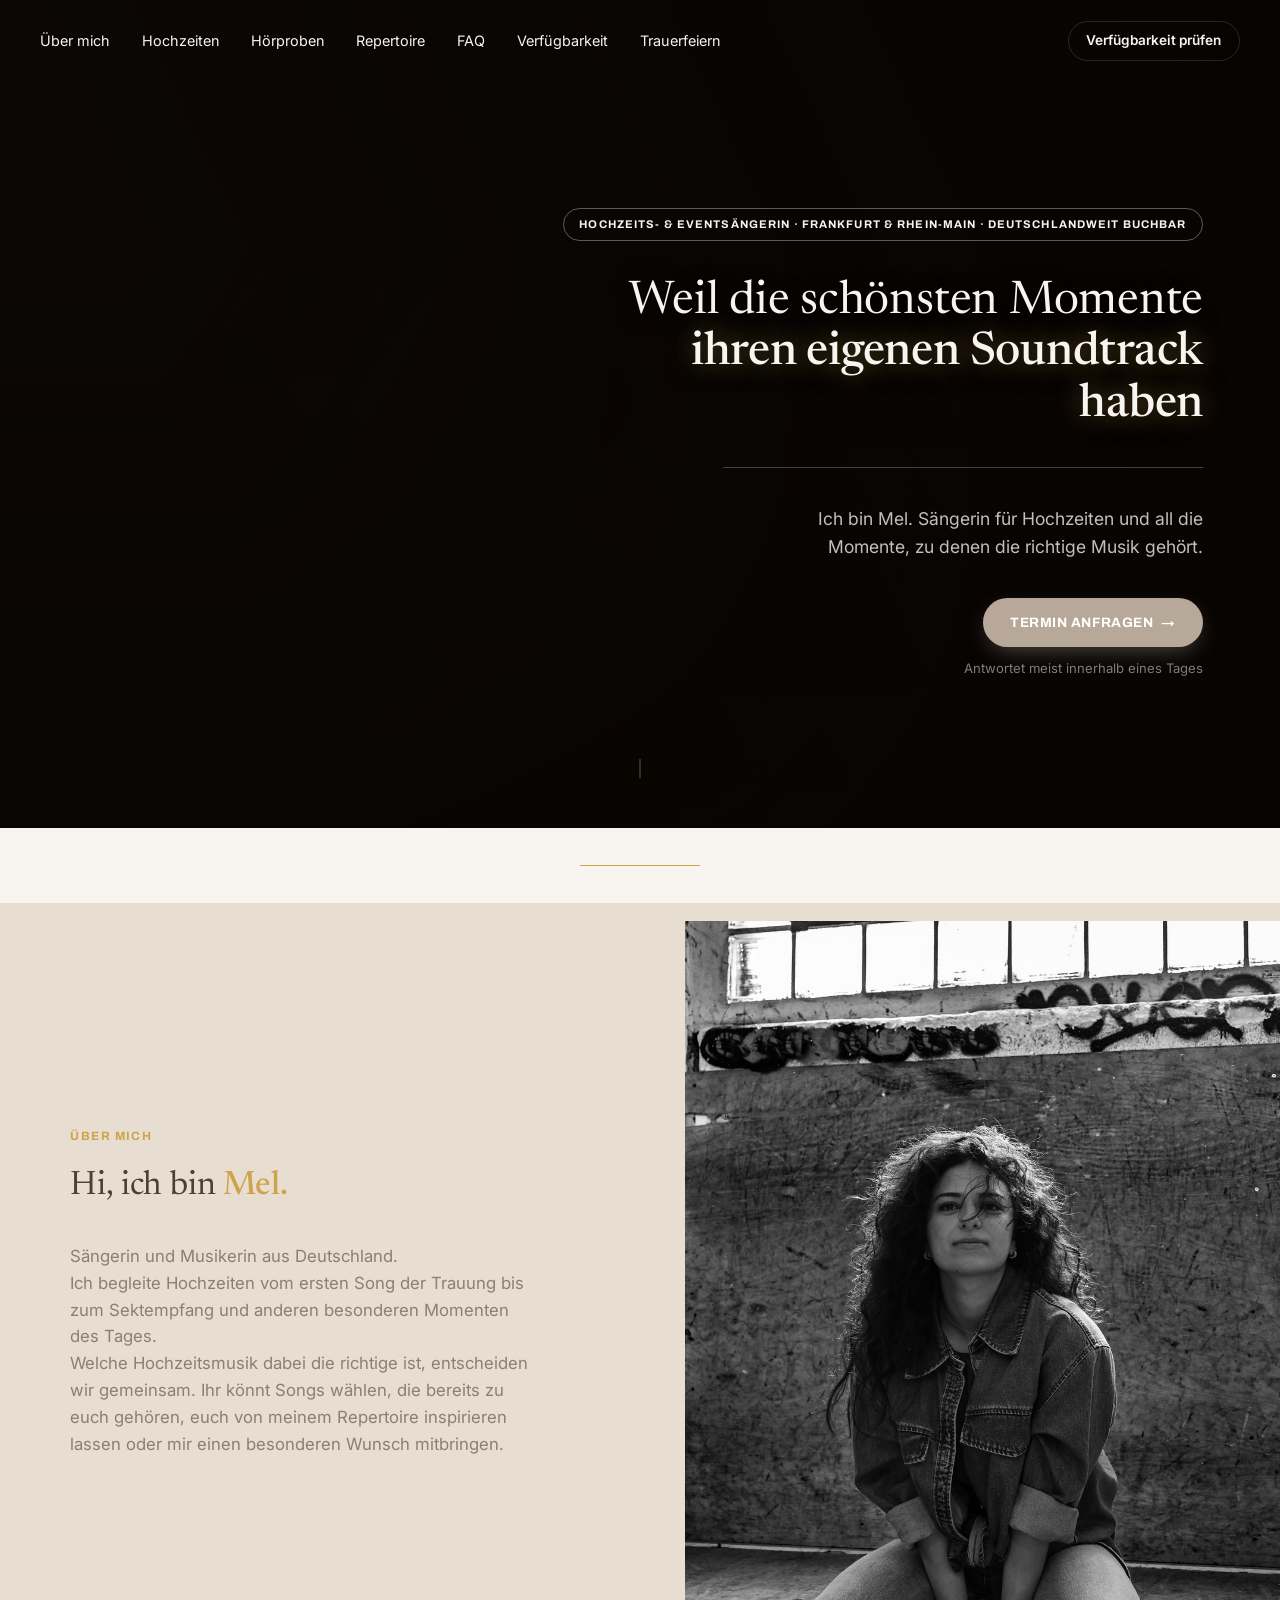
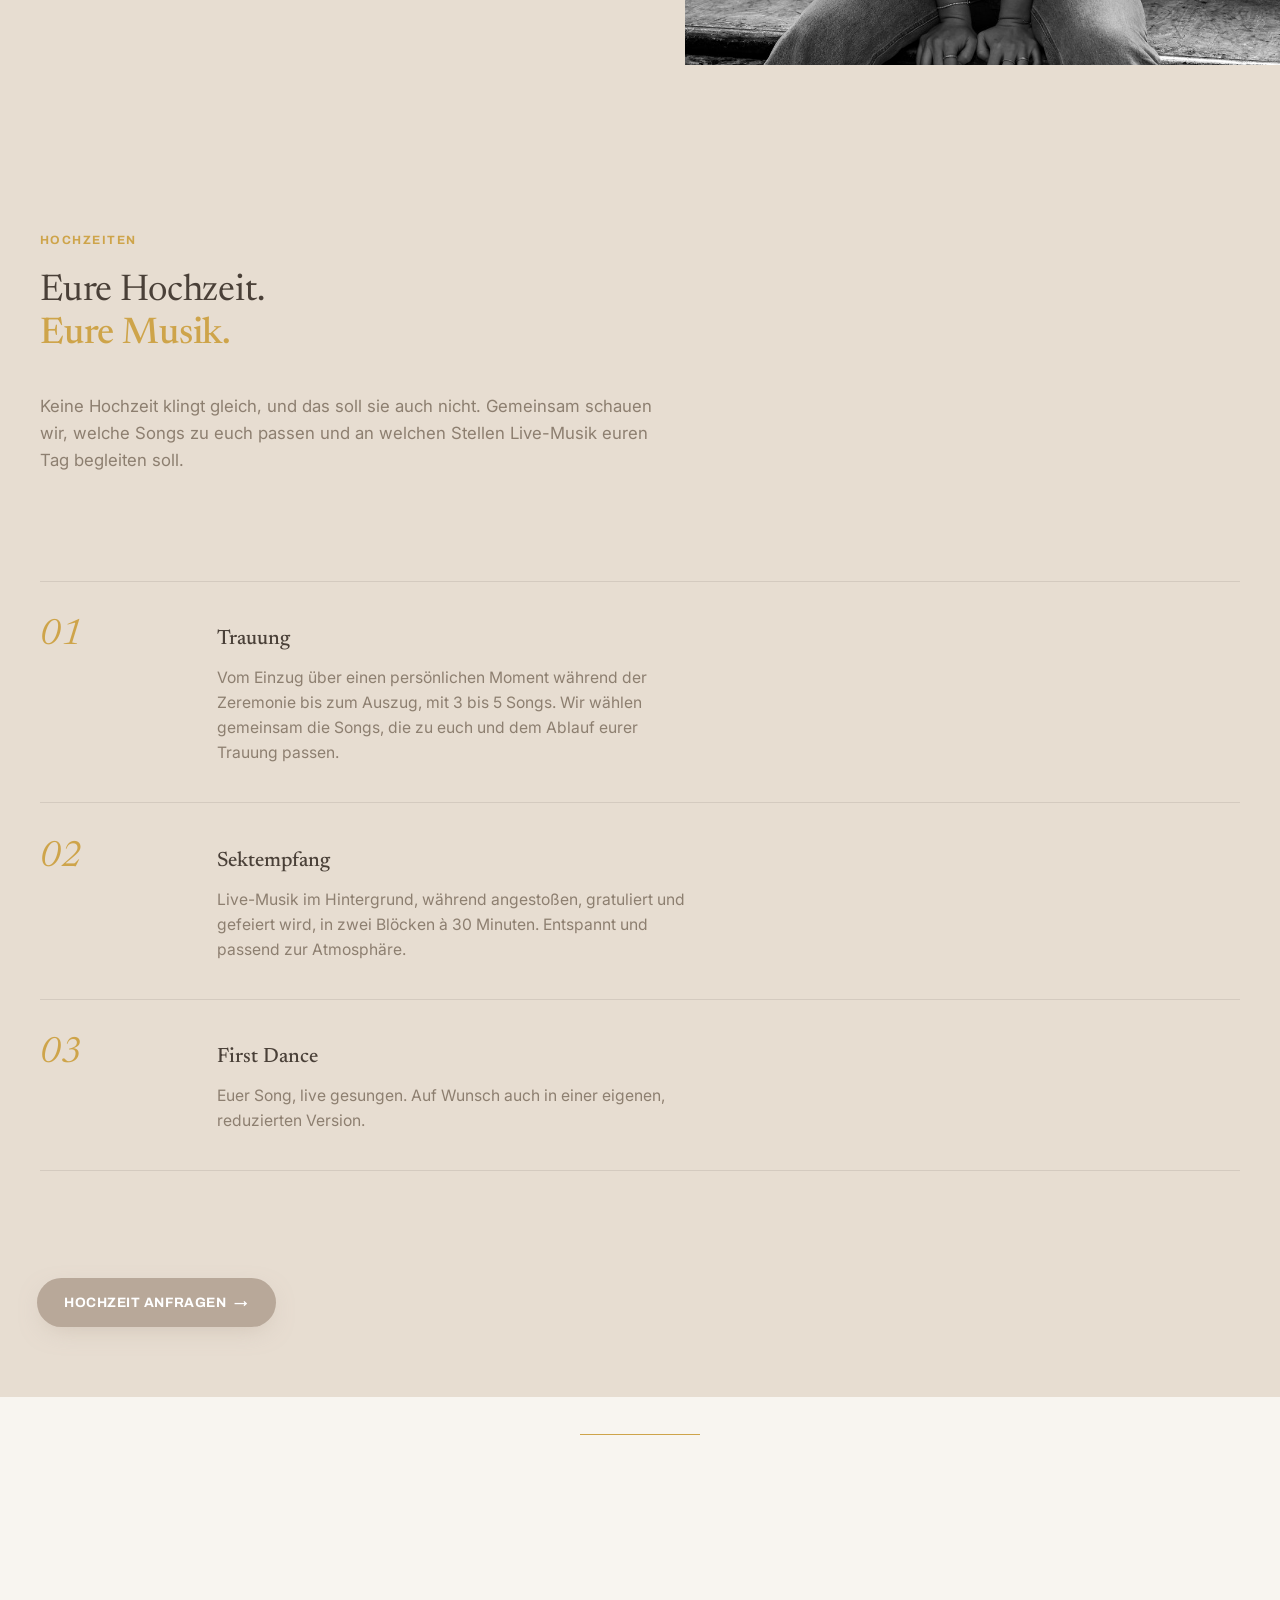
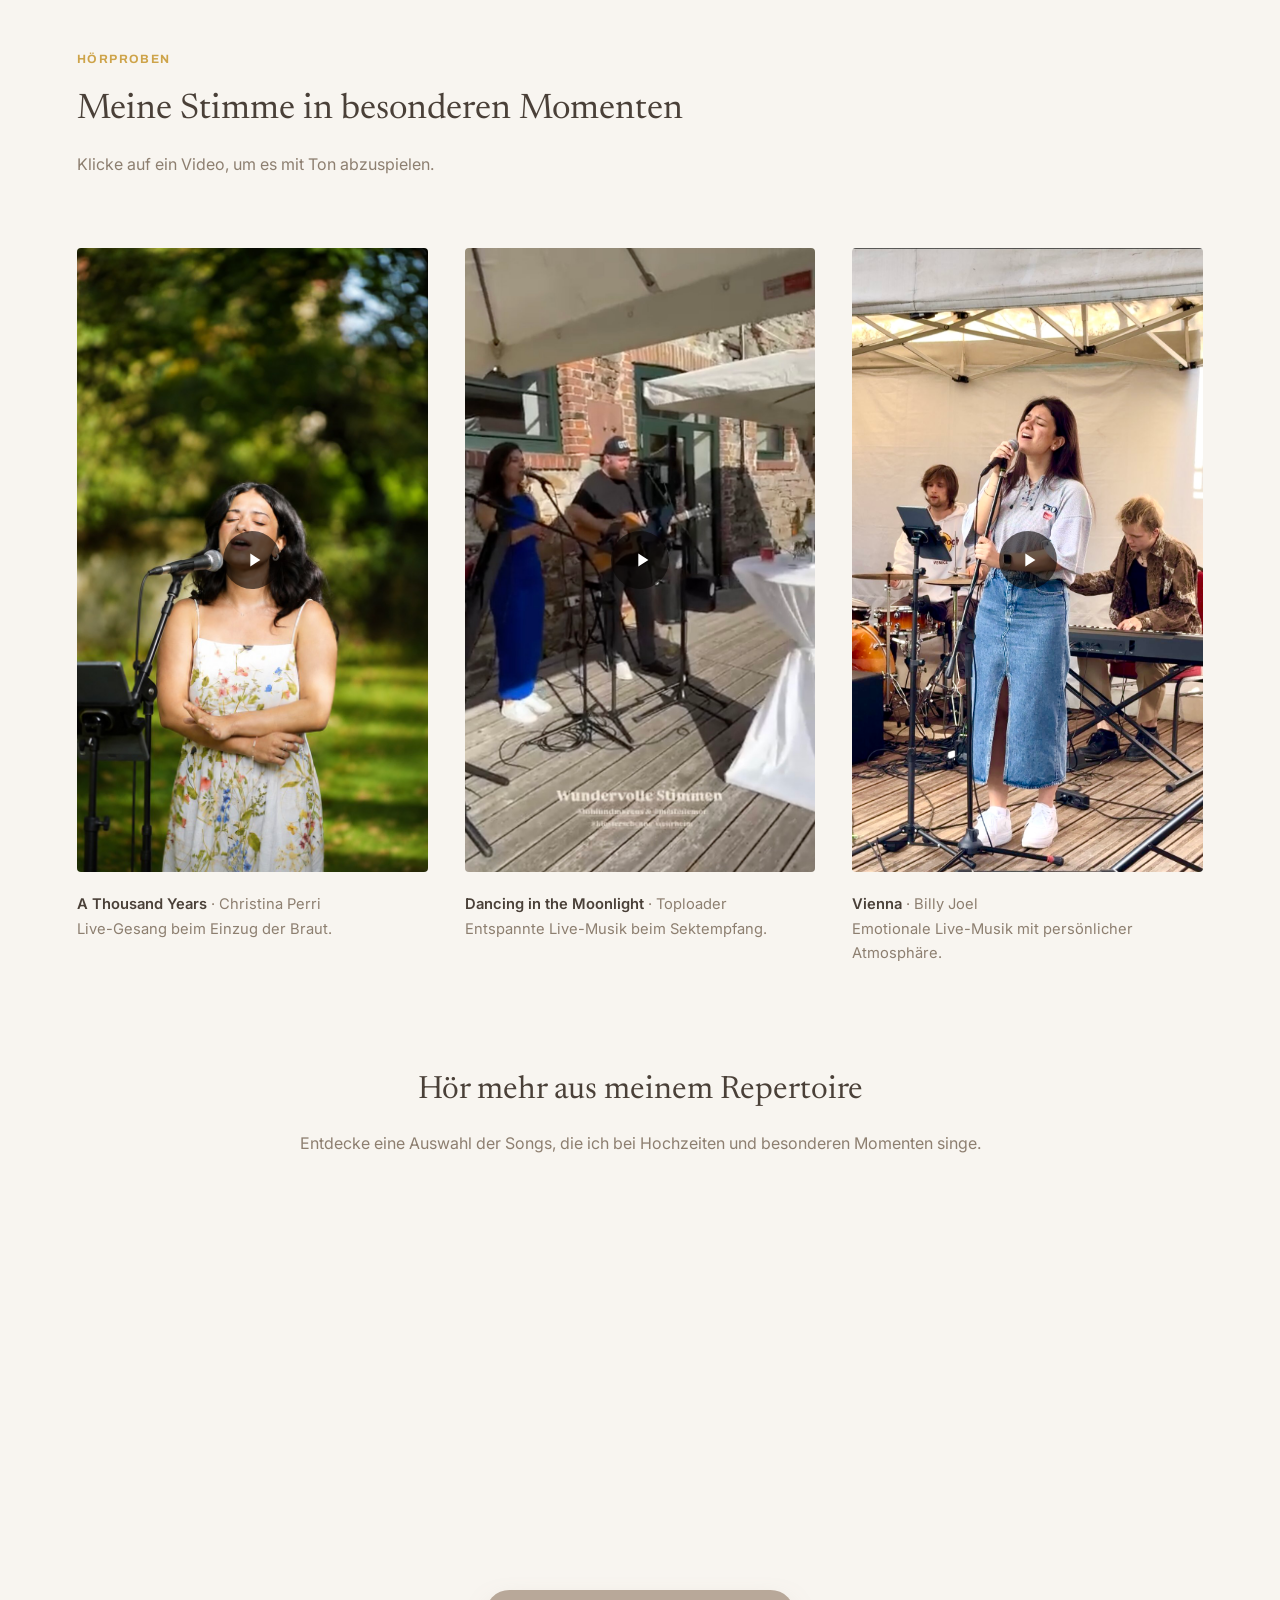
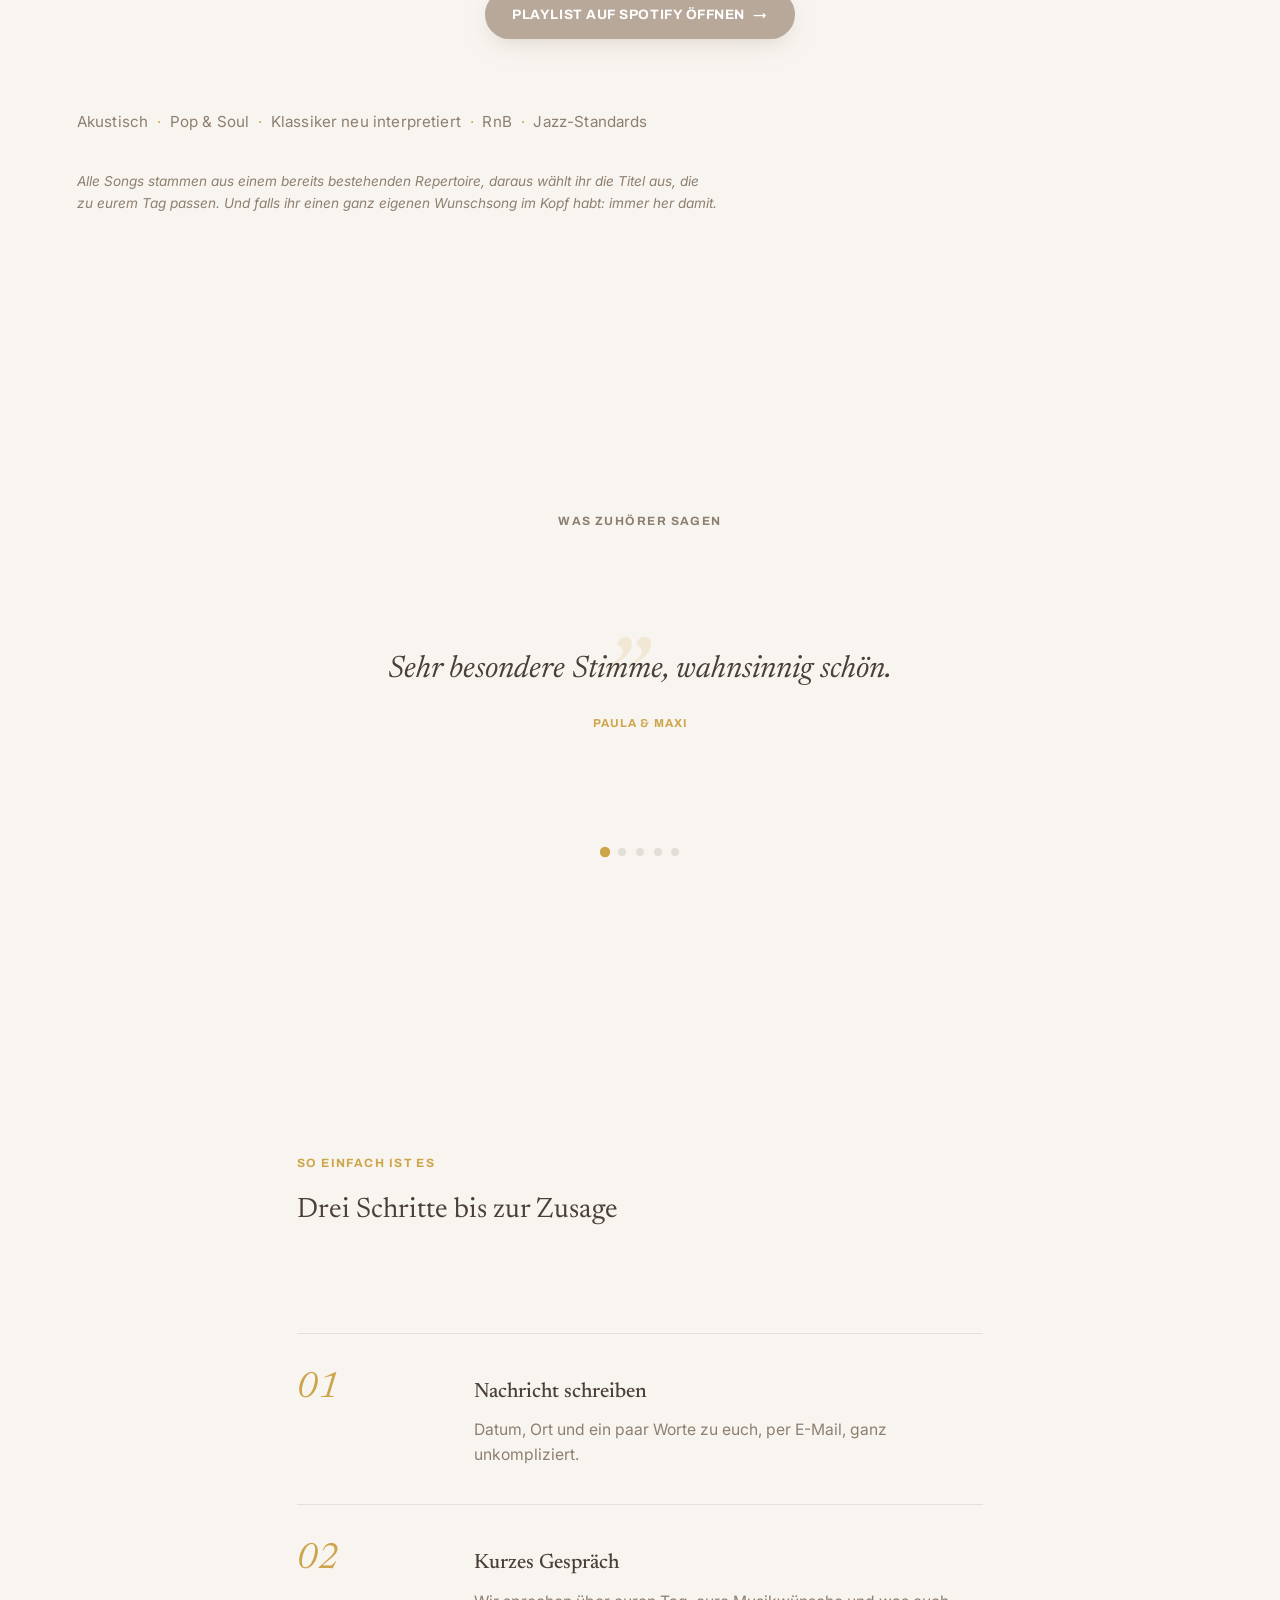
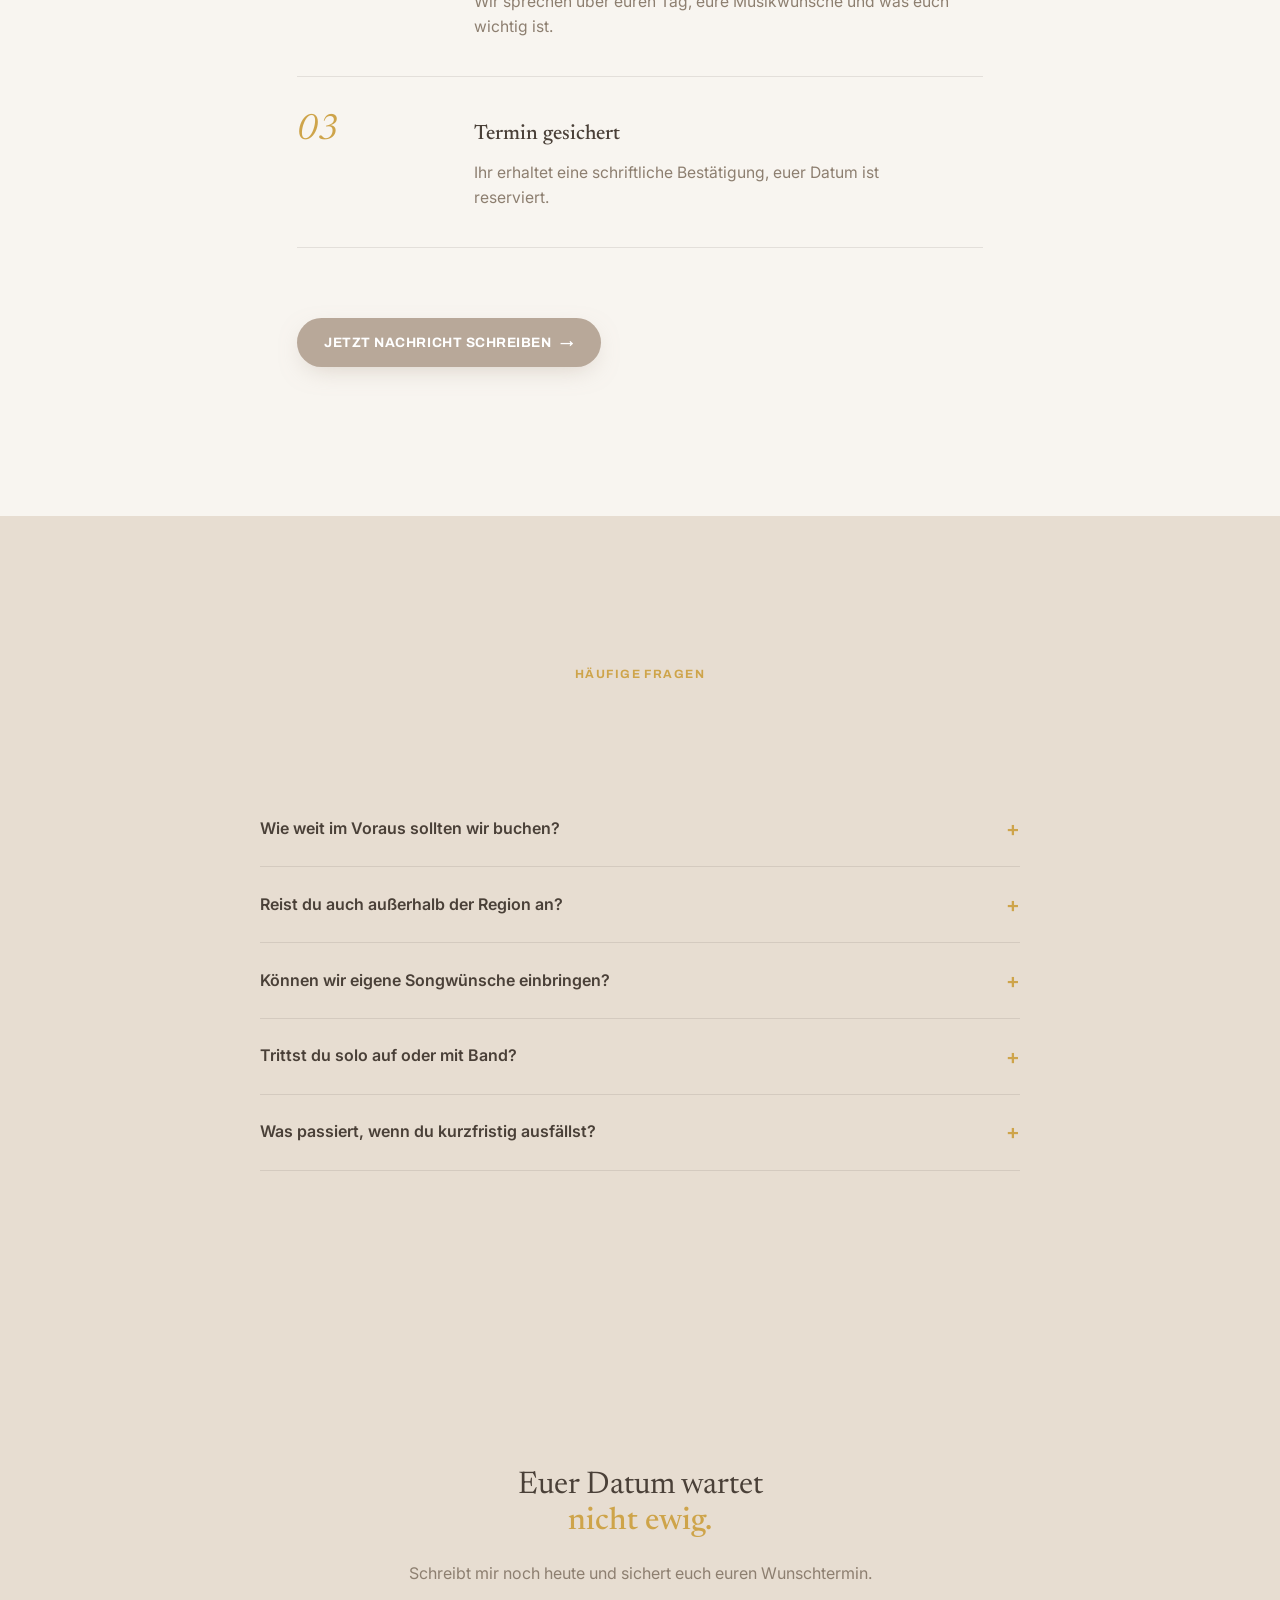
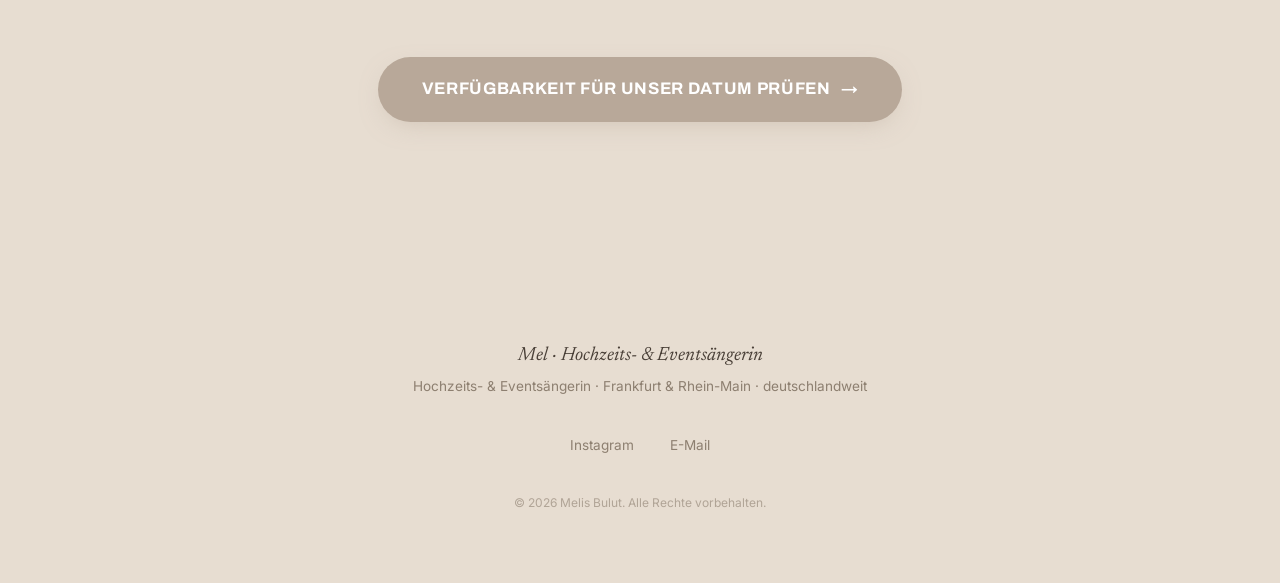
==== commit 404f3526: "Revise meta description and local business info Updated the description meta tag and local business " ====
--- a/index.html
+++ b/index.html
@@ -5,10 +5,11 @@
 <meta name="viewport" content="width=device-width, initial-scale=1.0">
 <title>Mel | Hochzeits- &amp; Eventsängerin Frankfurt &amp; Rhein-Main</title>
 
-<link rel="icon" type="image/png" sizes="32x32" href="assets/icons/favicon-32.png">
-<link rel="icon" type="image/png" sizes="16x16" href="assets/icons/favicon-16.png">
-<link rel="apple-touch-icon" sizes="180x180" href="assets/icons/apple-touch-icon.png">
-<meta name="description" content="Live-Gesang für eure Hochzeit, persönlich, modern und auf euch abgestimmt. Mel ist Hochzeitssängerin im Raum Wiesbaden, Frankfurt, Mainz und Darmstadt, deutschlandweit buchbar. Termine jetzt per E-Mail anfragen.">
+<link rel="icon" type="image/png" sizes="32x32" href="favicon-32.png">
+<link rel="icon" type="image/png" sizes="16x16" href="favicon-16.png">
+<link rel="icon" type="image/png" sizes="96x96" href="favicon-96.png">
+<link rel="apple-touch-icon" sizes="180x180" href="apple-touch-icon.png">
+<meta name="description" content="Live-Gesang und Hochzeitsmusik für euren großen Tag, persönlich, modern und auf euch abgestimmt. Mel ist Hochzeitssängerin im Raum Wiesbaden, Frankfurt, Mainz und Darmstadt, deutschlandweit buchbar. Termine jetzt per E-Mail anfragen.">
 <link rel="canonical" href="https://mel-eventsinger.com/">
 
 <!-- Open Graph -->
@@ -25,7 +26,7 @@
   "@context": "https://schema.org",
   "@type": "LocalBusiness",
   "name": "Mel | Hochzeits- & Eventsängerin",
-  "description": "Live-Gesang für Hochzeiten und besondere Momente. Persönlich, modern und passend zu euch.",
+  "description": "Live-Gesang und Hochzeitsmusik für Hochzeiten und besondere Momente. Persönlich, modern und passend zu euch.",
   "image": "https://mel-eventsinger.com/assets/images/og-cover.jpg",
   "url": "https://mel-eventsinger.com/",
   "email": "info@mel-eventsinger.com",
@@ -1245,7 +1246,7 @@
         Sektempfang und anderen besonderen Momenten des Tages.
       </p>
       <p class="body-text">
-        Welche Musik dabei die richtige ist, entscheiden wir gemeinsam. Ihr
+        Welche Hochzeitsmusik dabei die richtige ist, entscheiden wir gemeinsam. Ihr
         könnt Songs wählen, die bereits zu euch gehören, euch von meinem
         Repertoire inspirieren lassen oder mir einen besonderen Wunsch
         mitbringen.
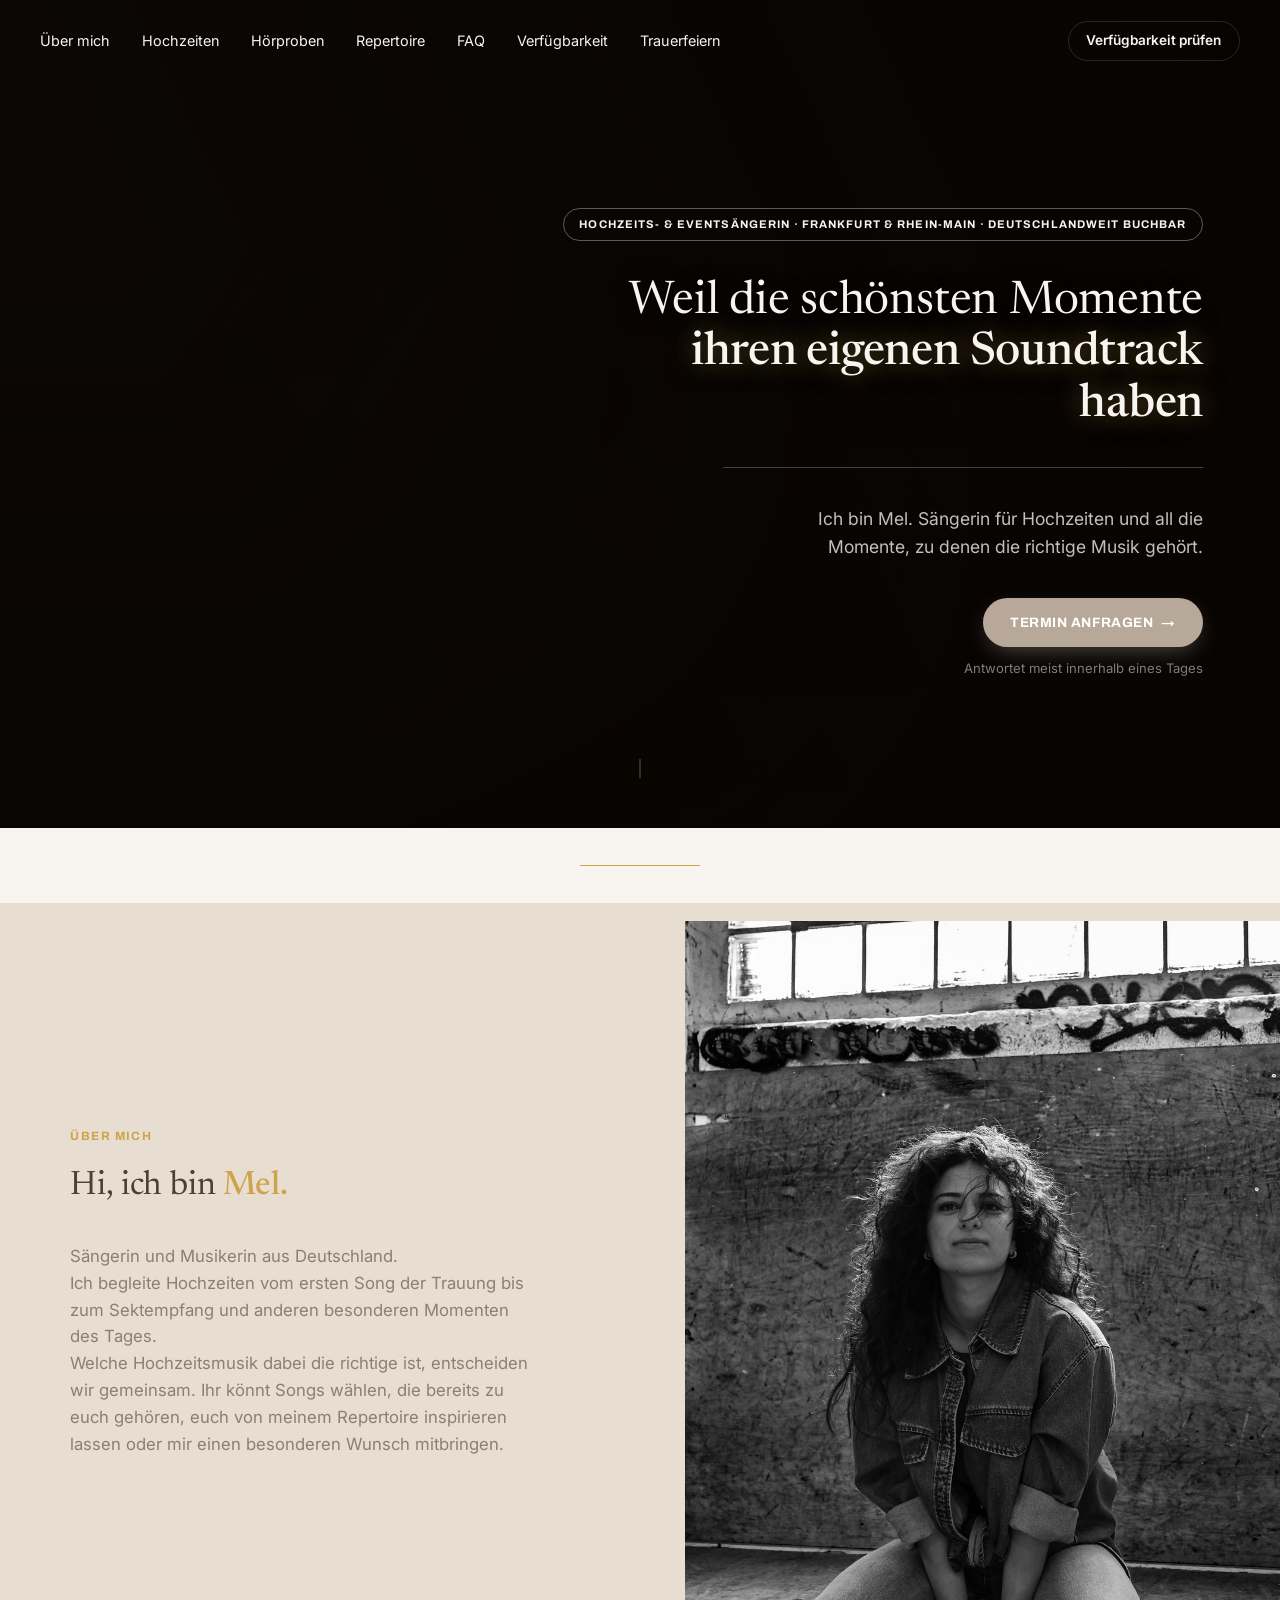
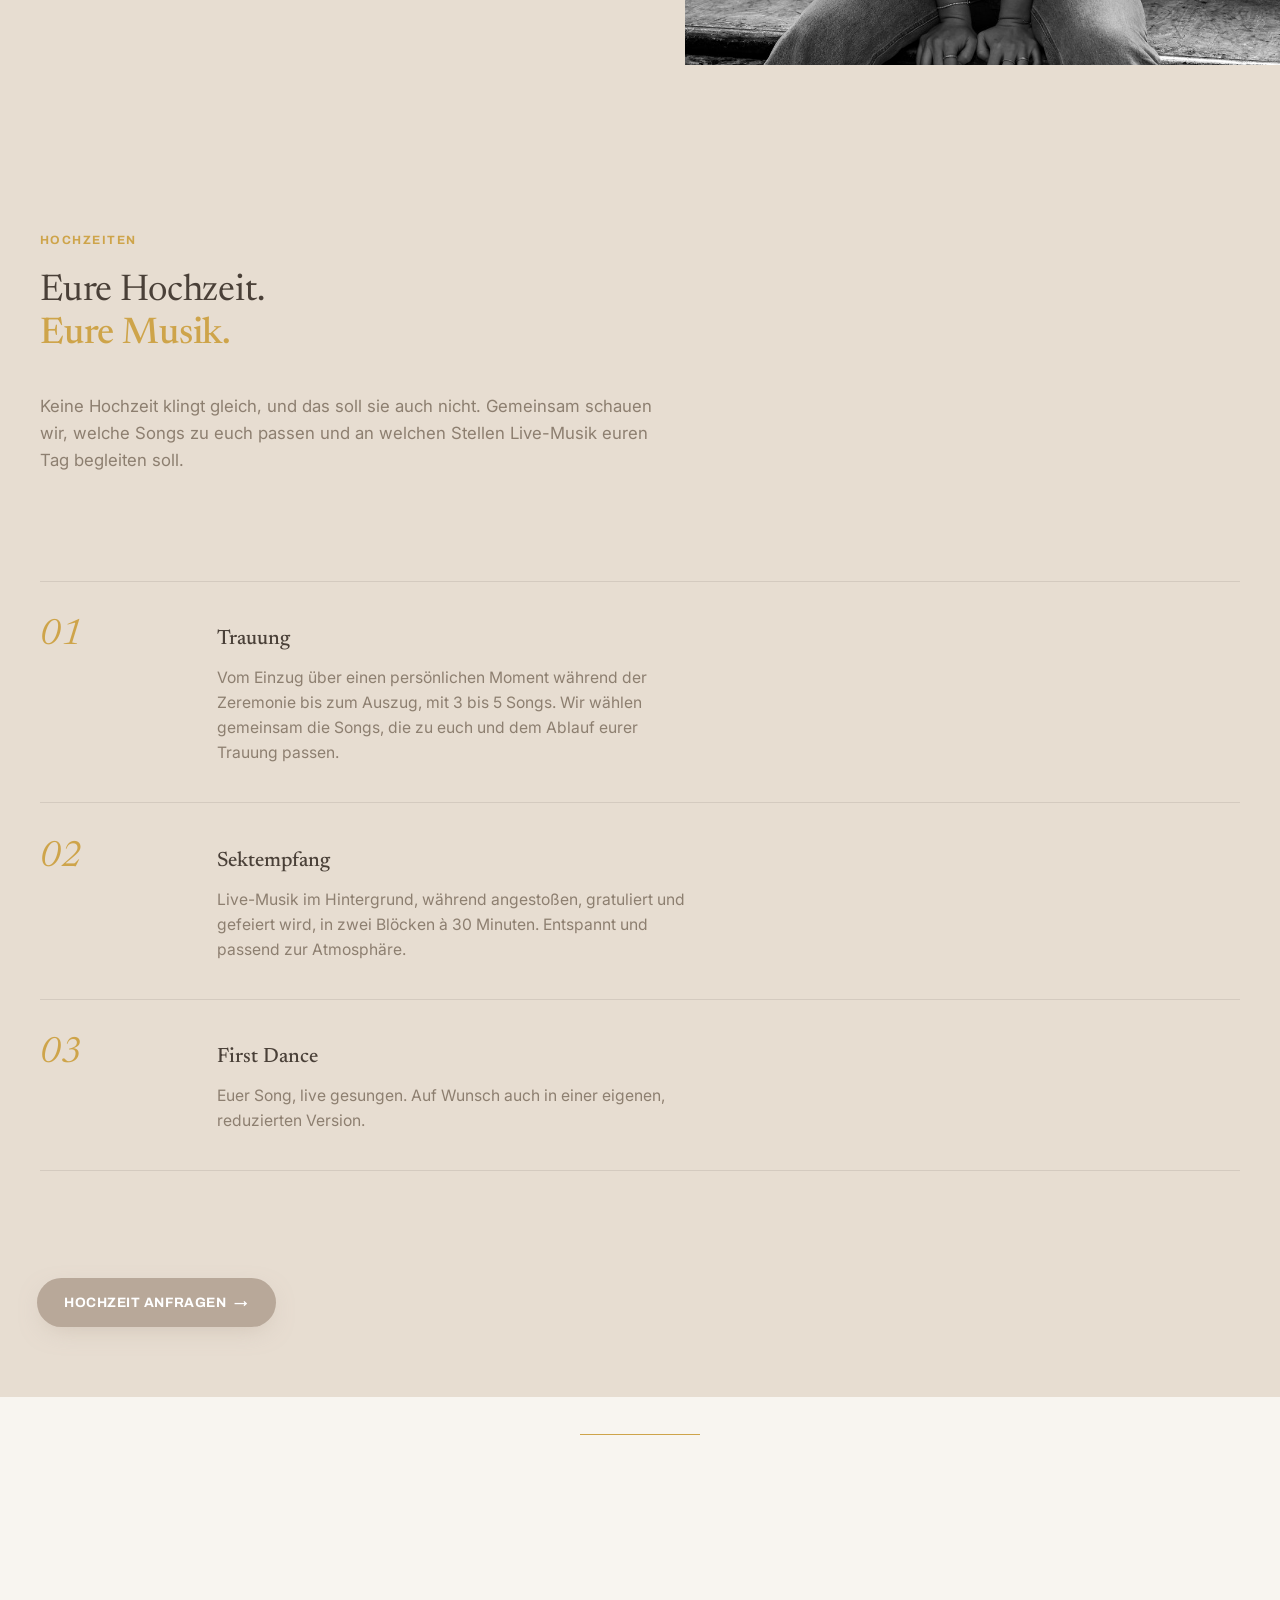
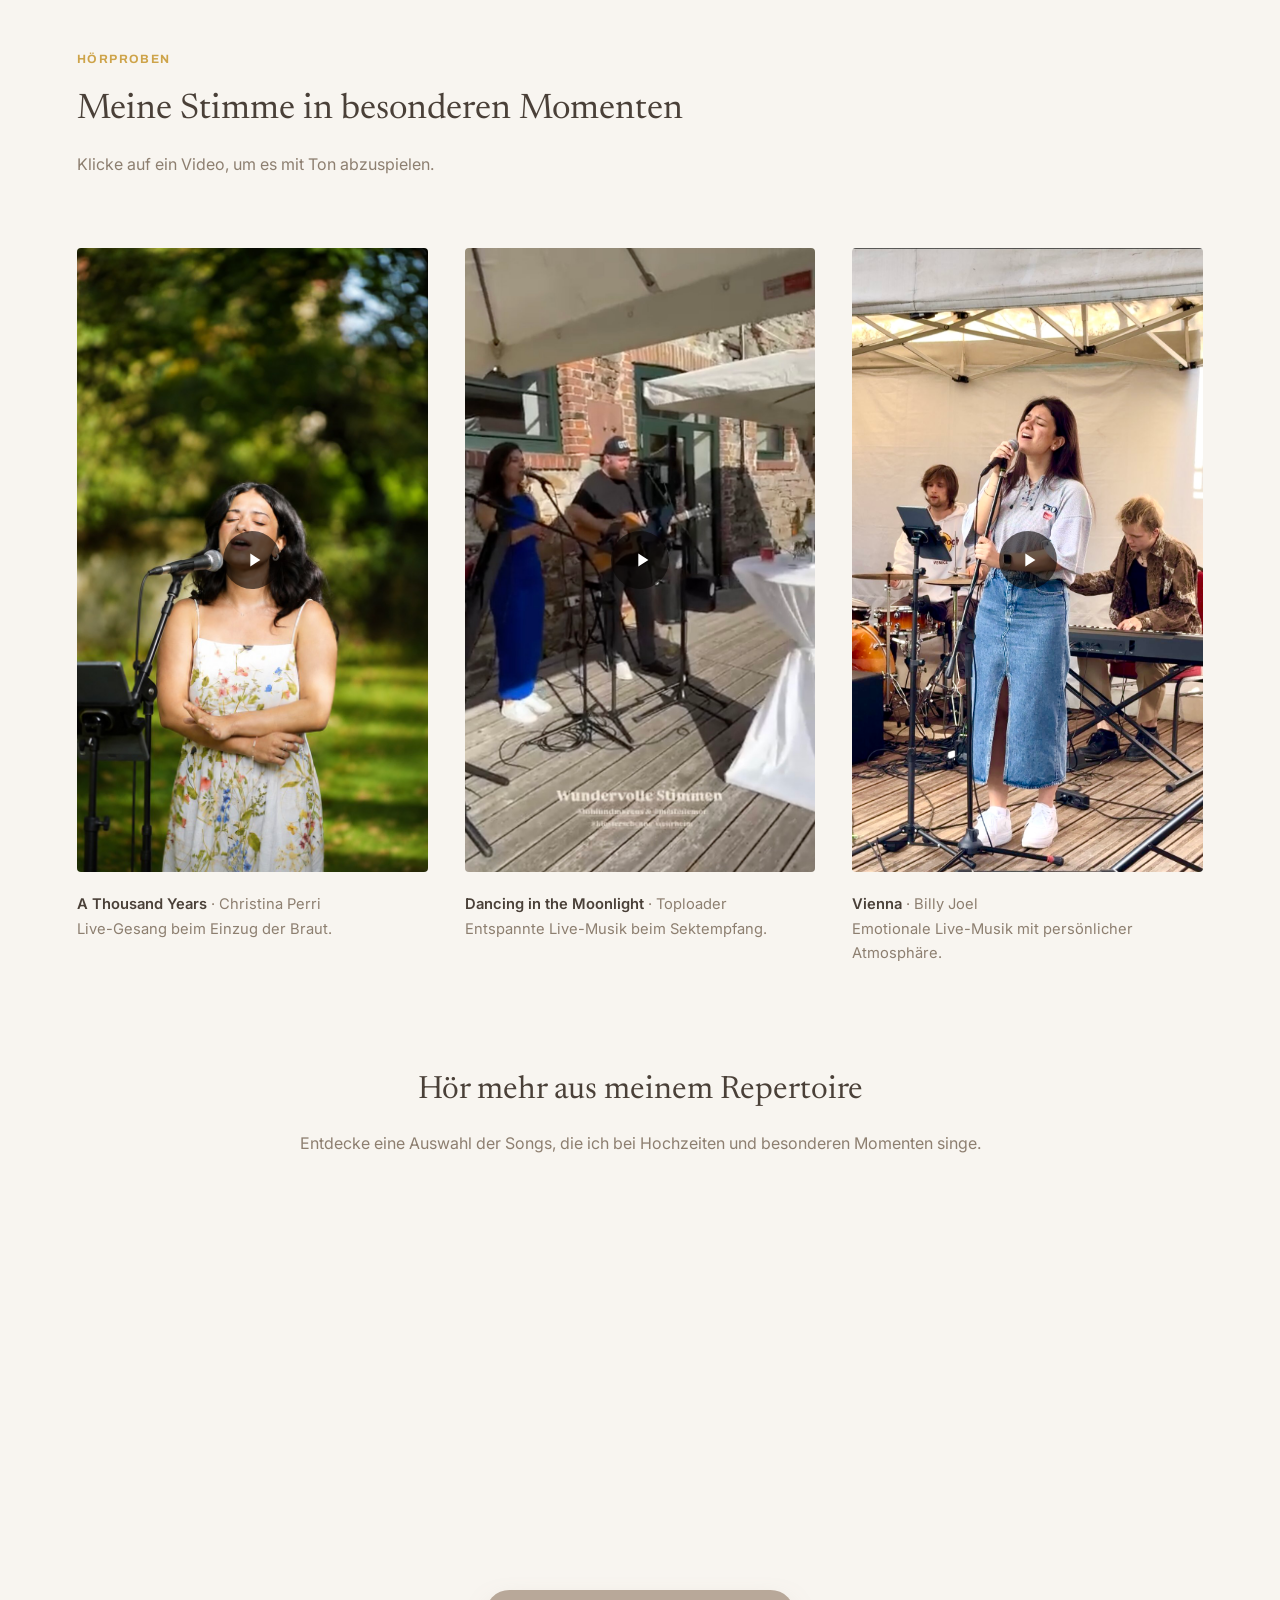
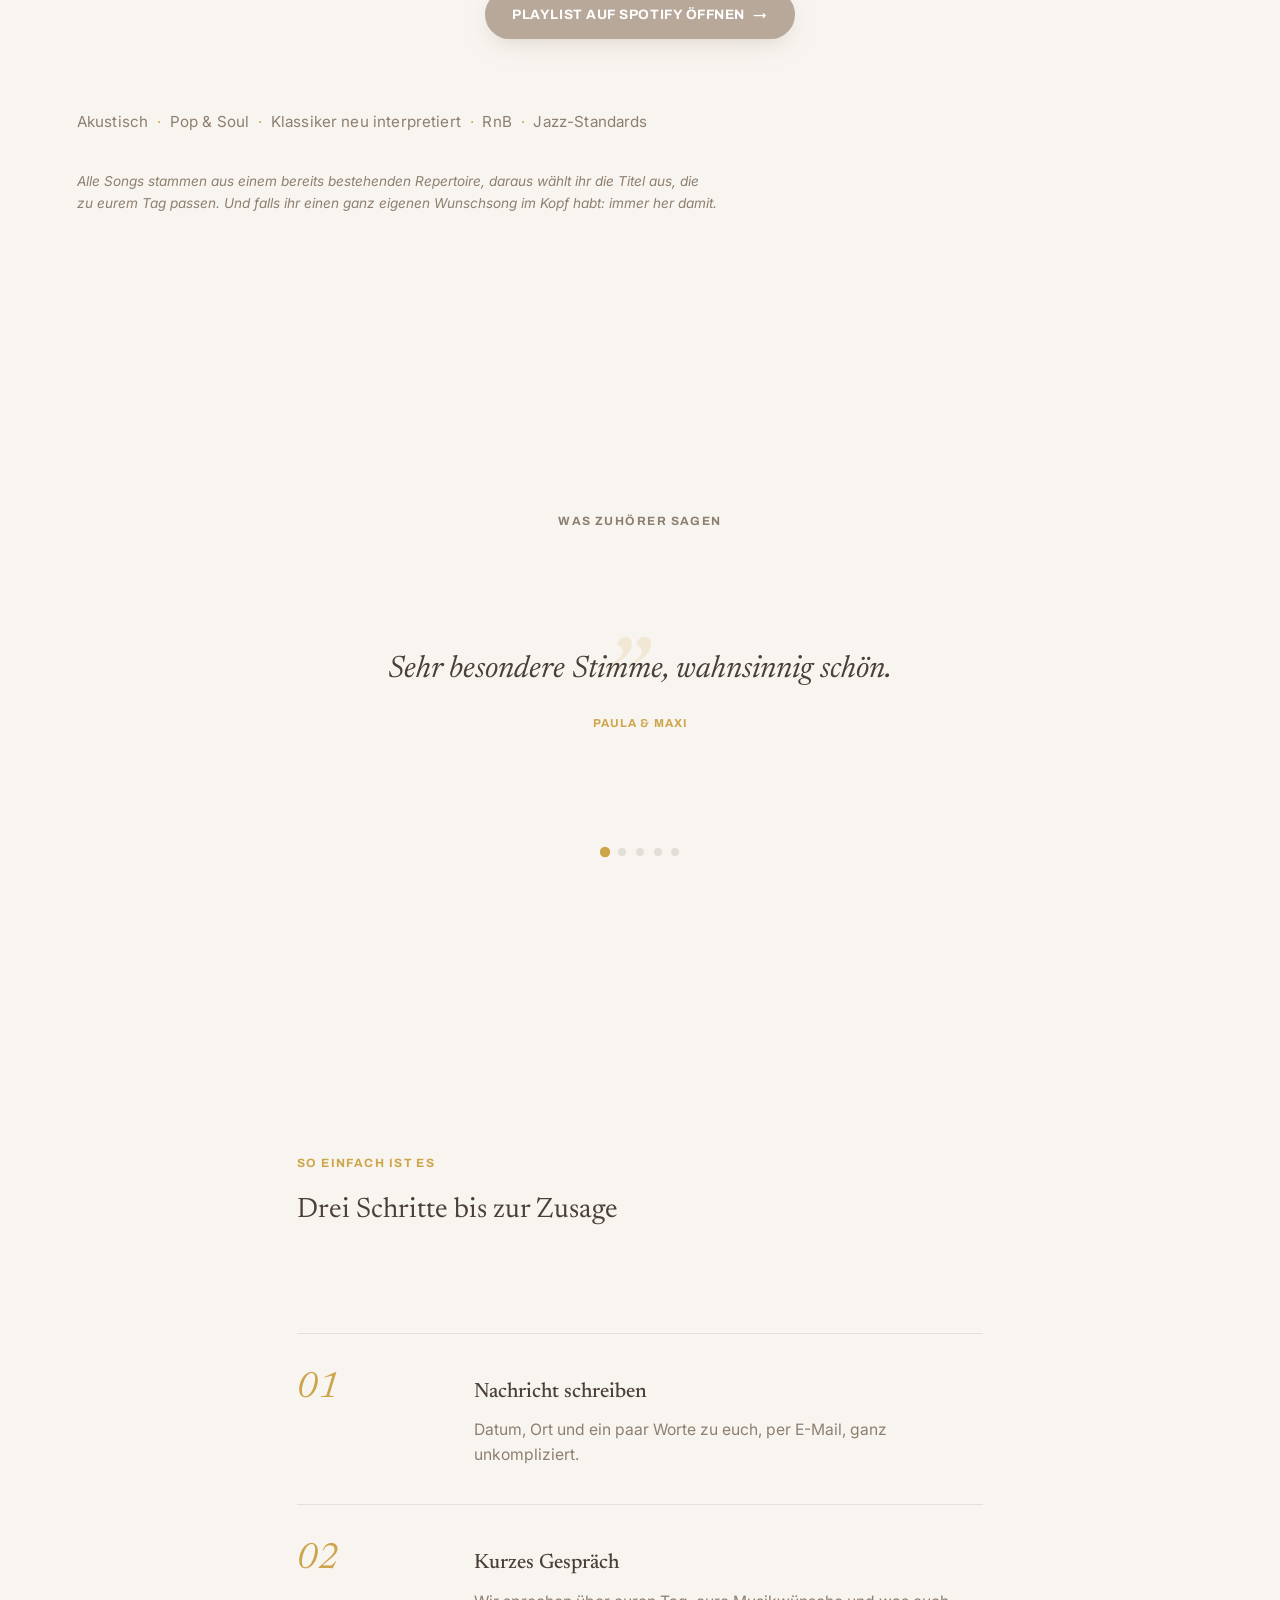
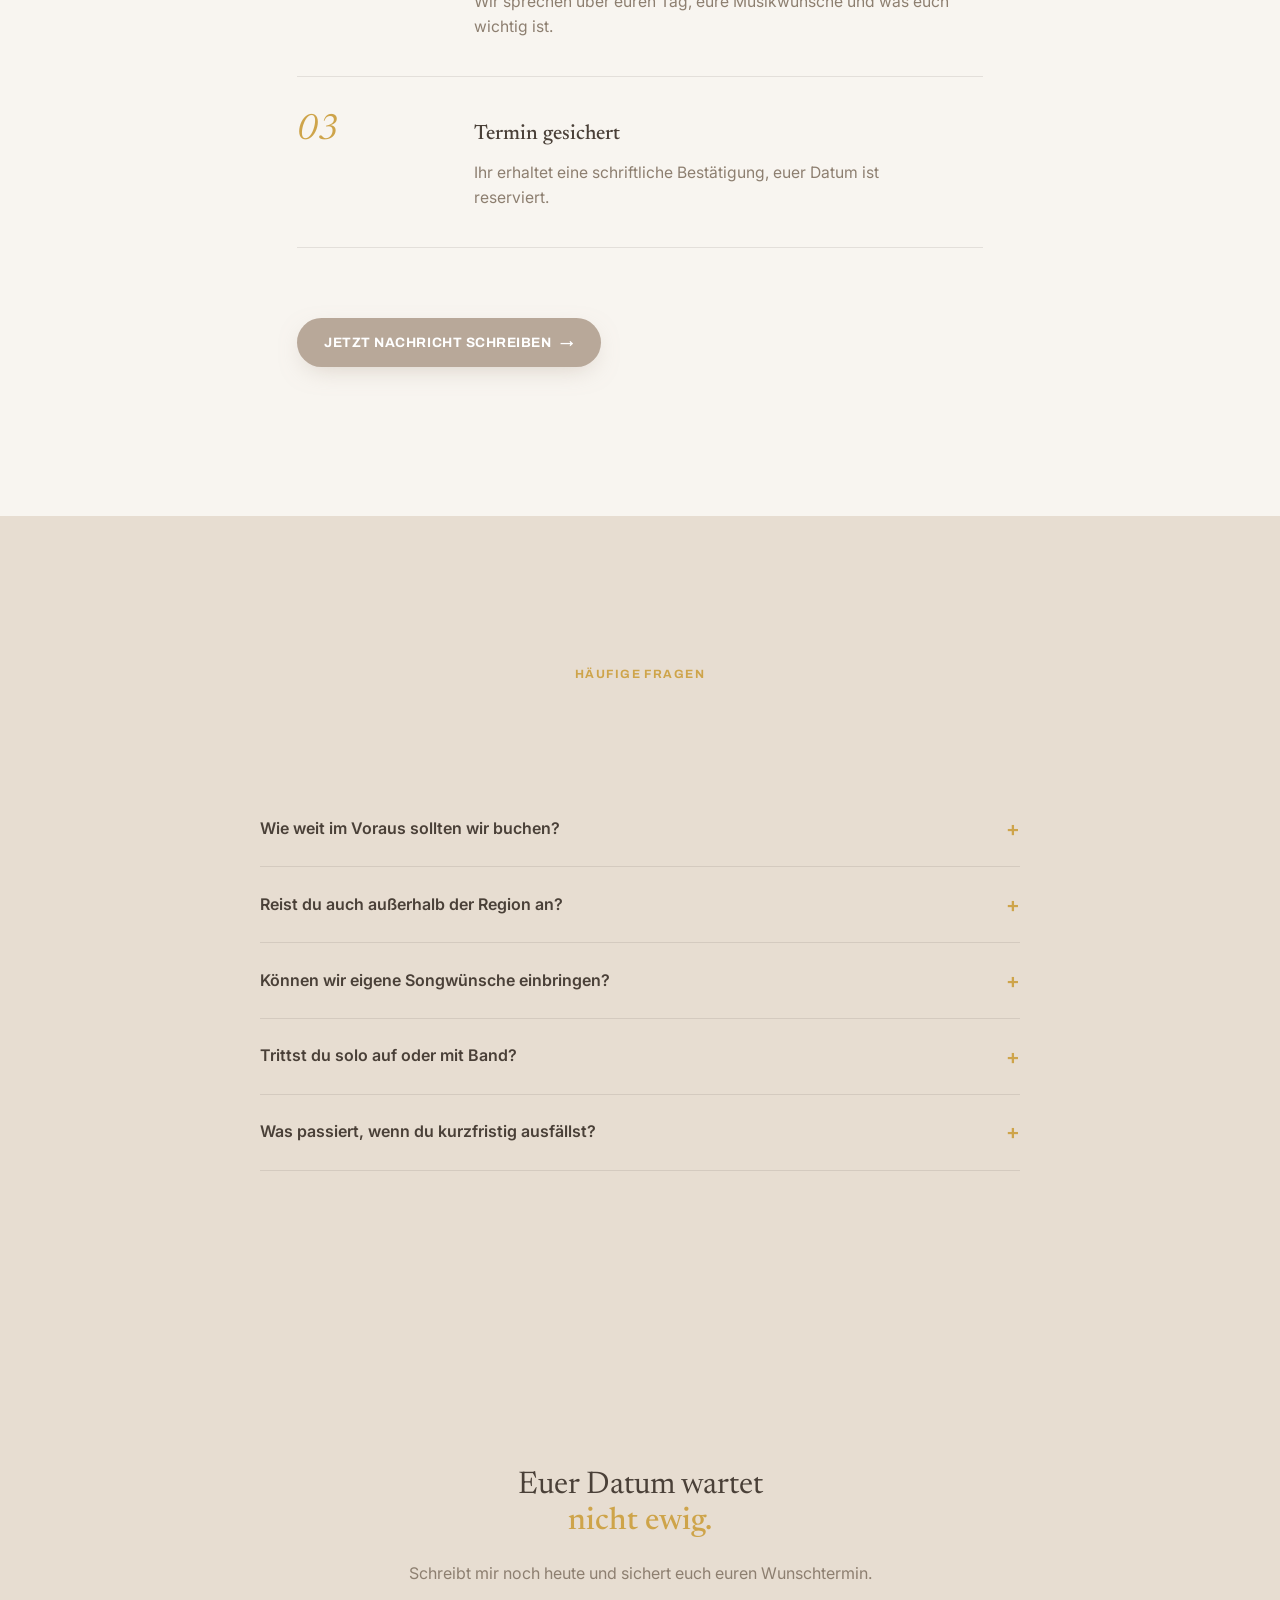
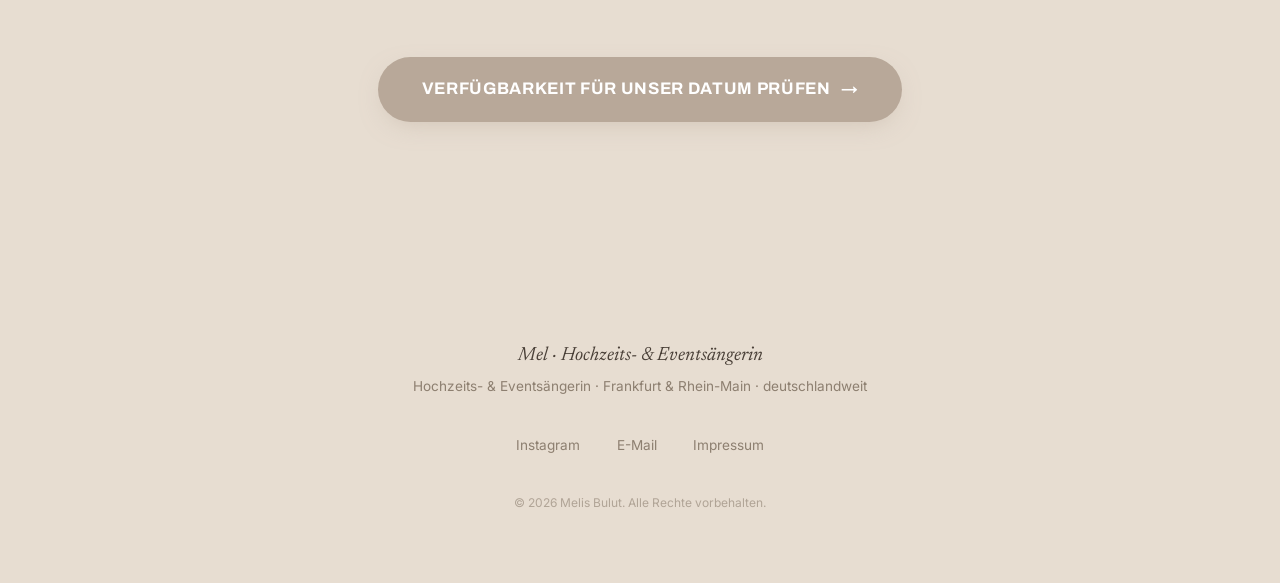
==== commit 526b08cb: "Add Impressum link to footer" ====
--- a/index.html
+++ b/index.html
@@ -1530,6 +1530,7 @@
     <div class="footer__links">
       <a href="https://instagram.com/mel_eventsinger" target="_blank" rel="noopener">Instagram</a>
       <a href="mailto:info@mel-eventsinger.com">E-Mail</a>
+      <a href="impressum.html">Impressum</a>
     </div>
     <p class="footer__legal">© <span id="year"></span> Melis Bulut. Alle Rechte vorbehalten.</p>
   </div>
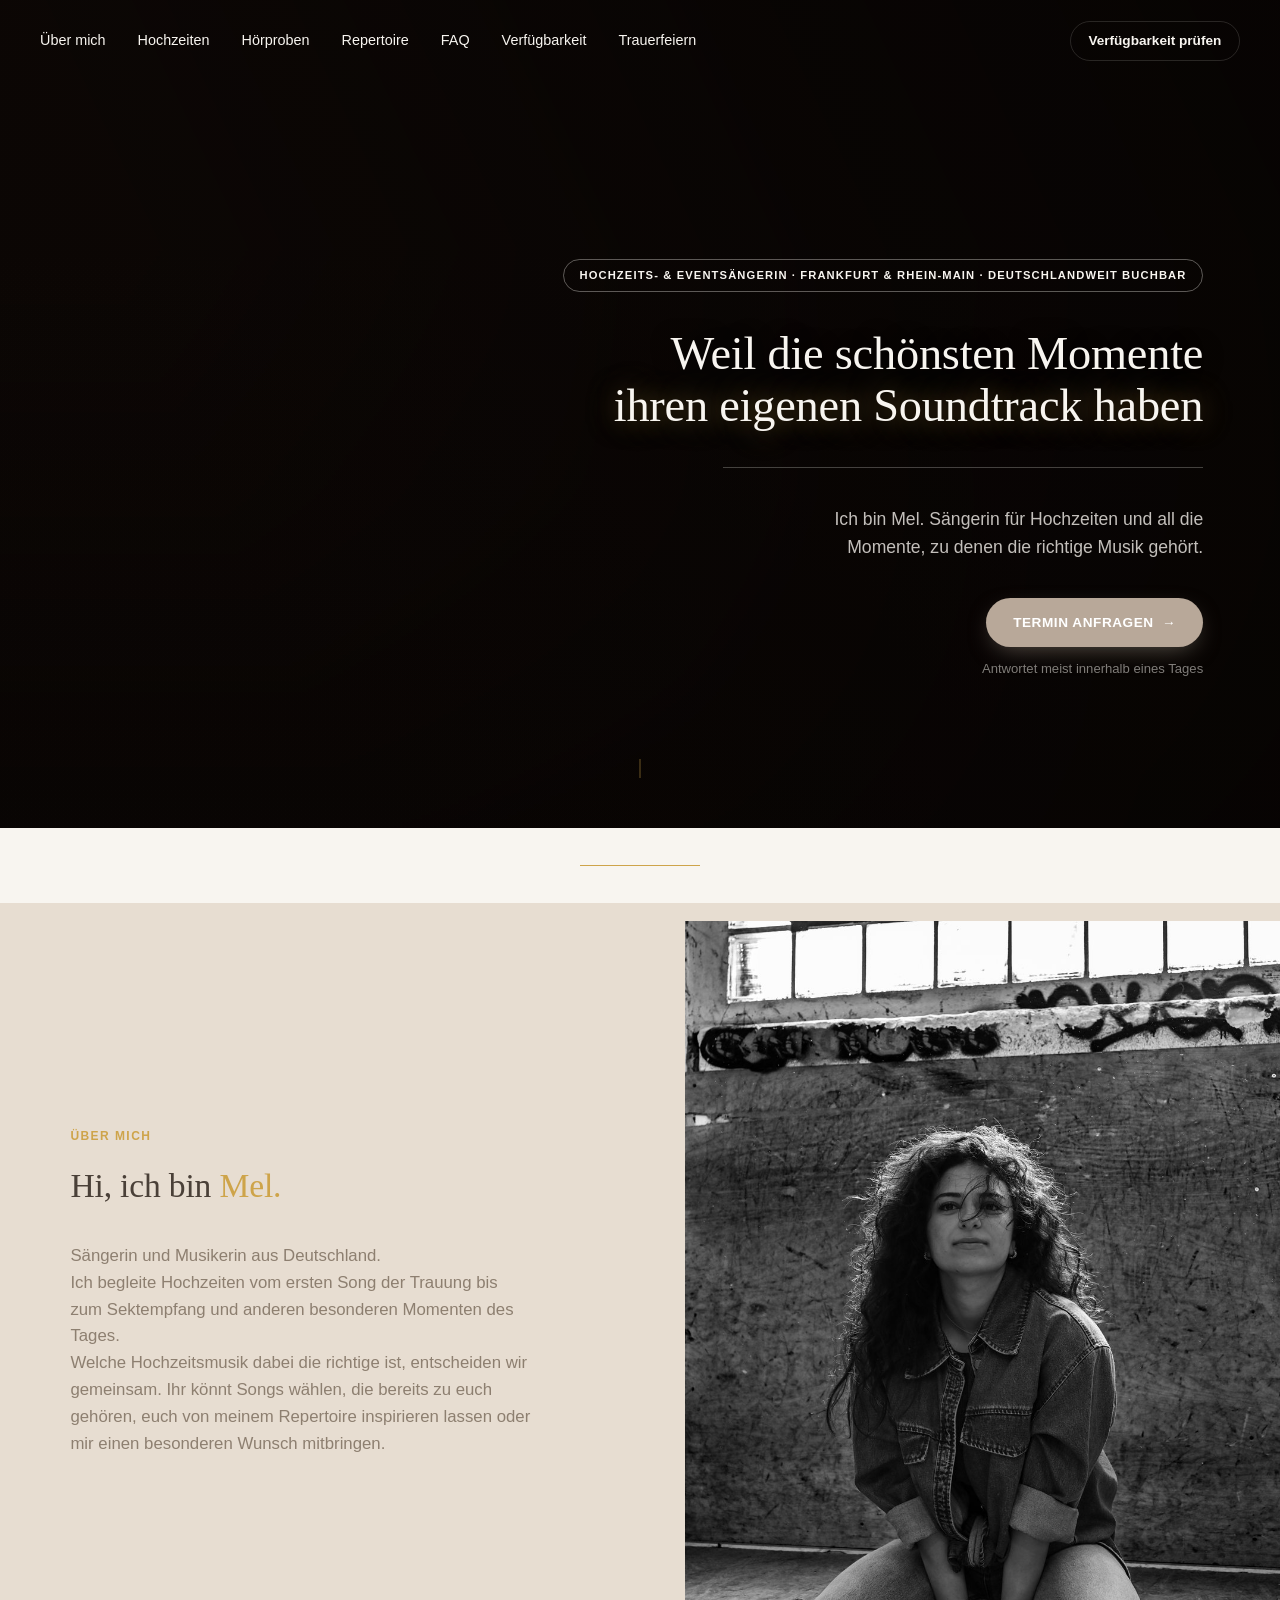
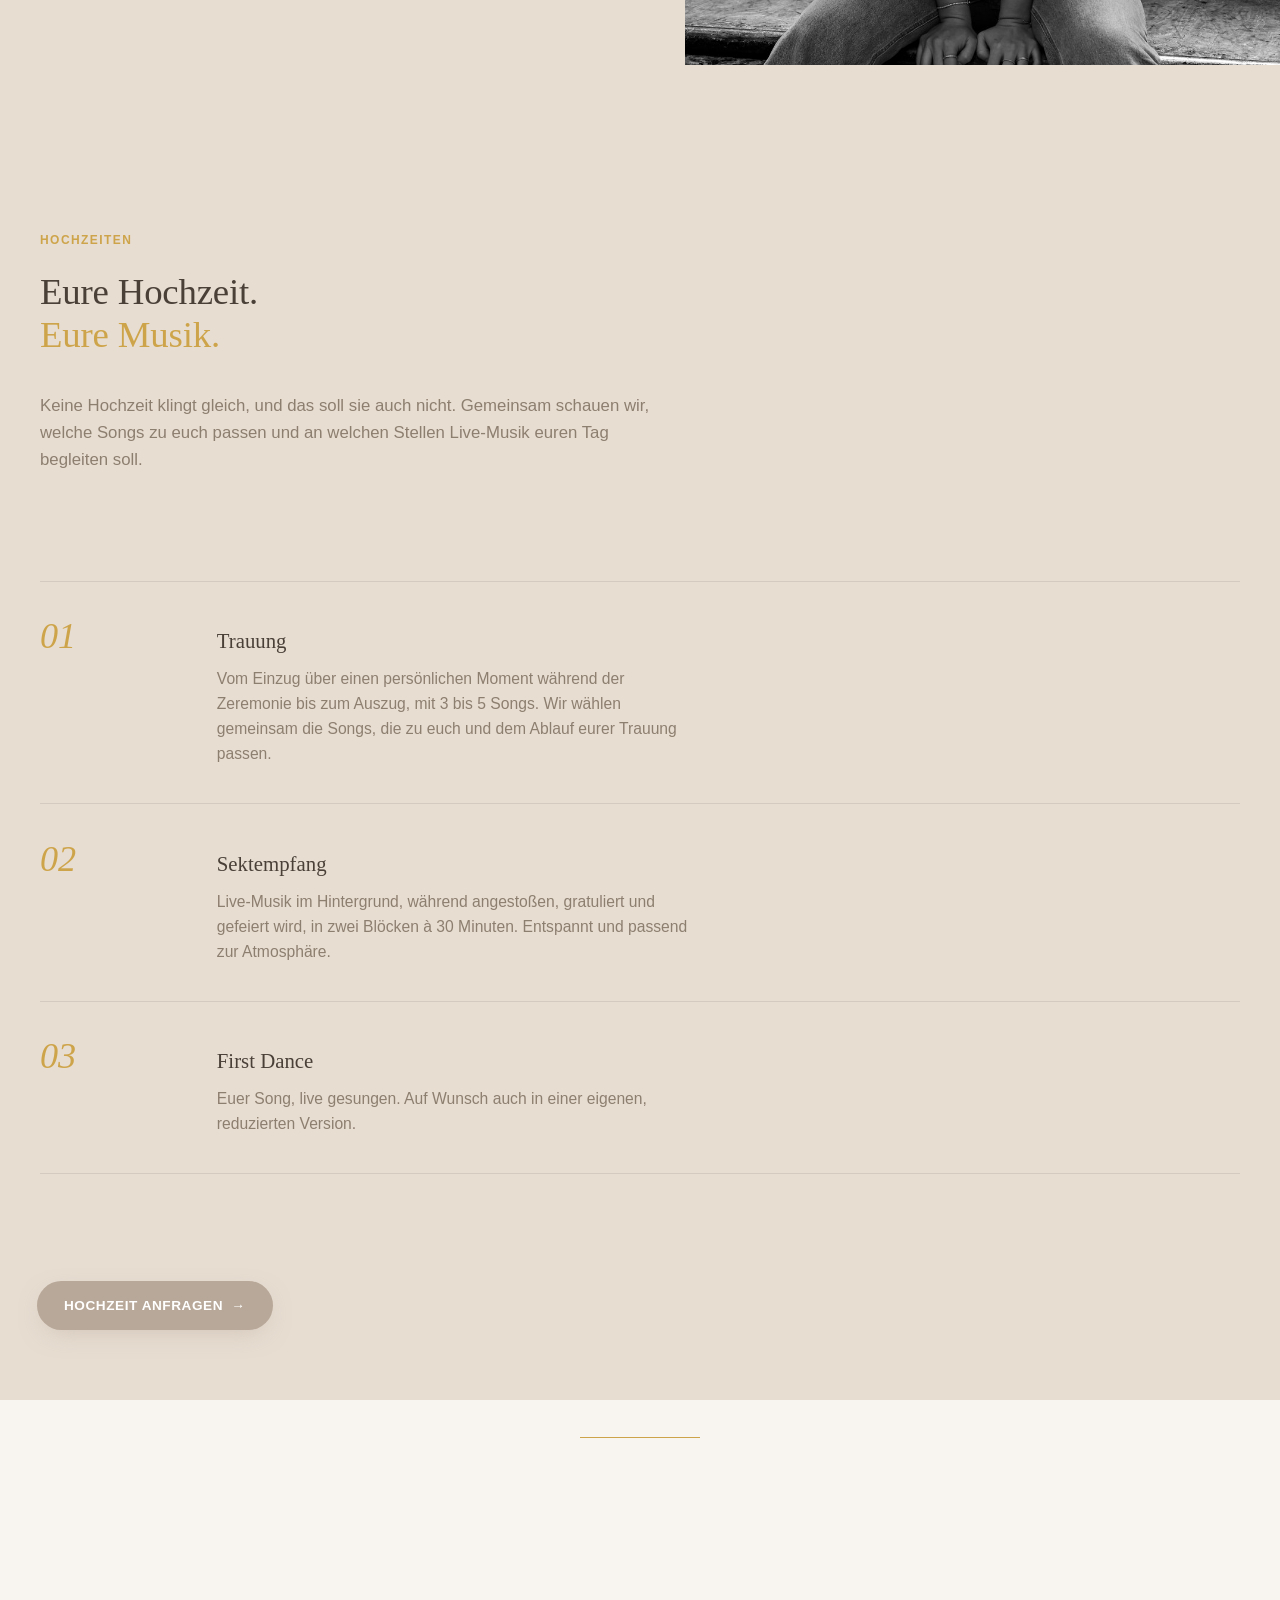
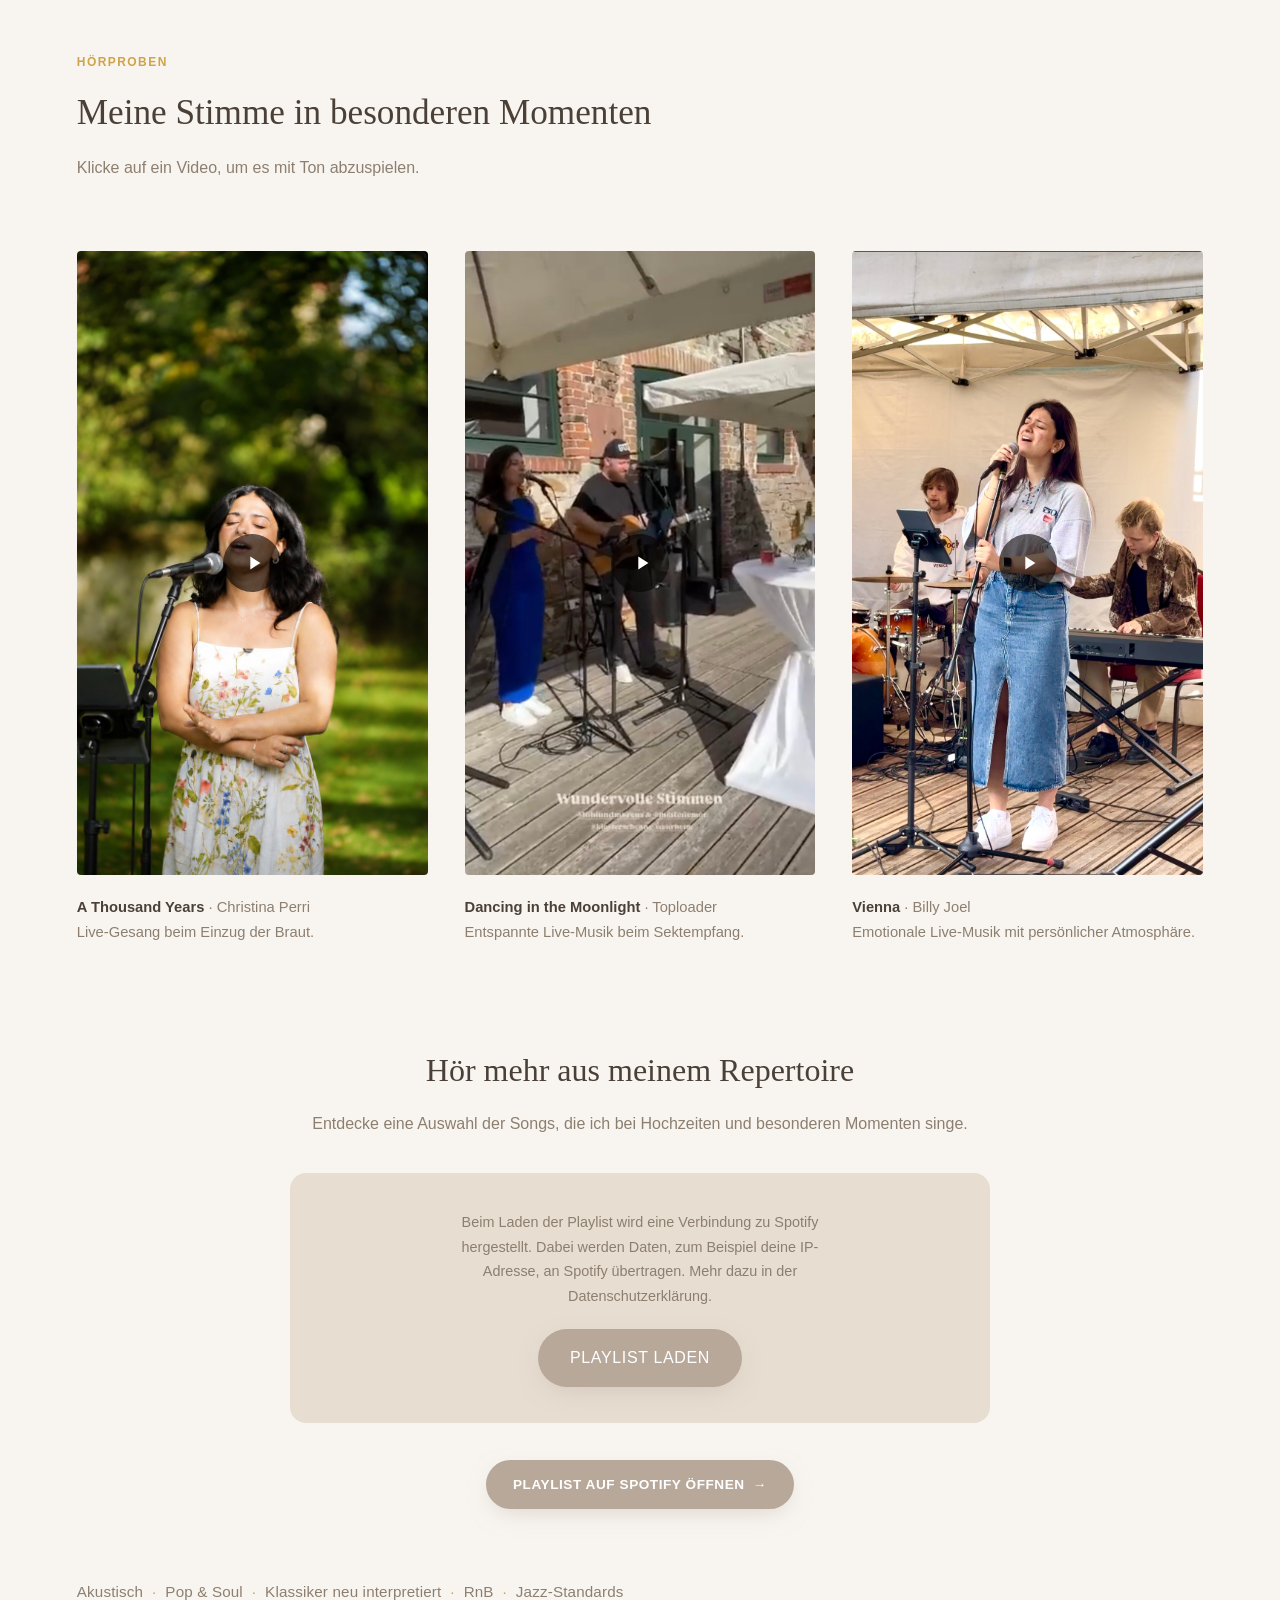
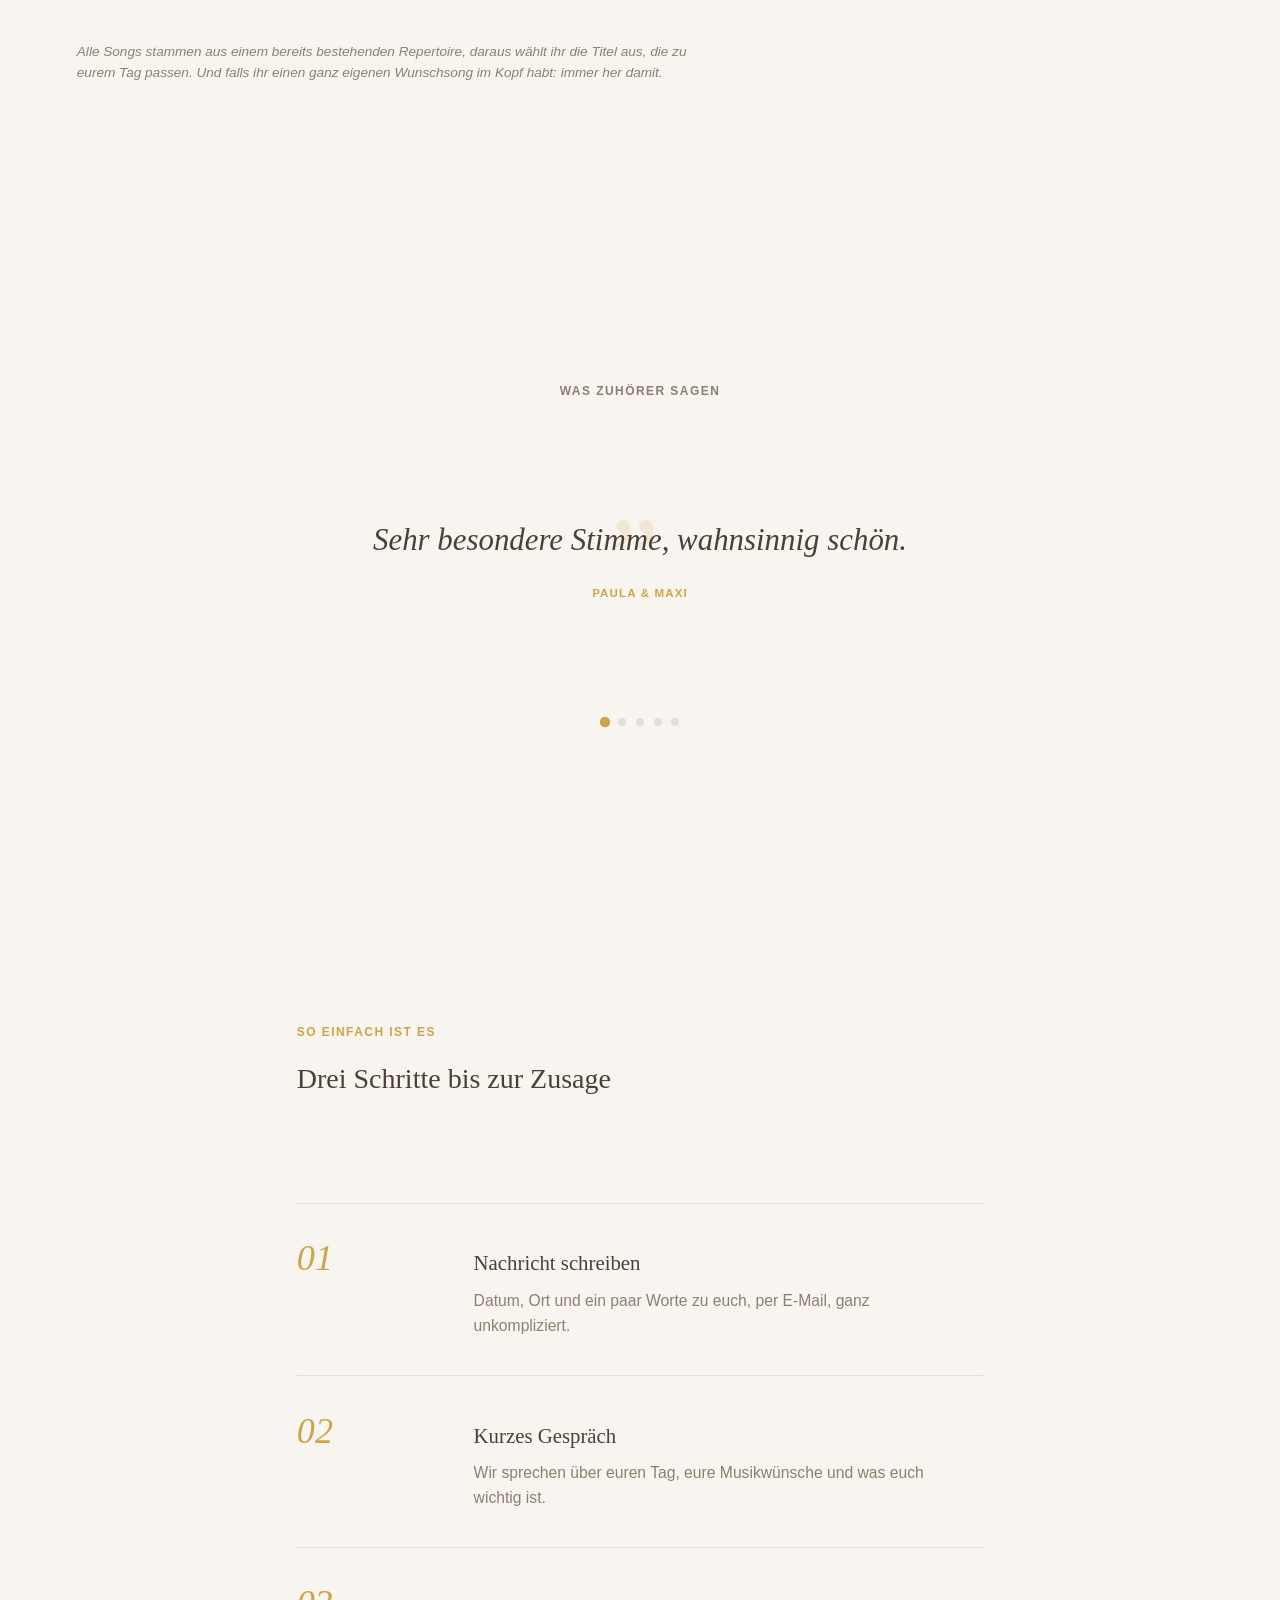
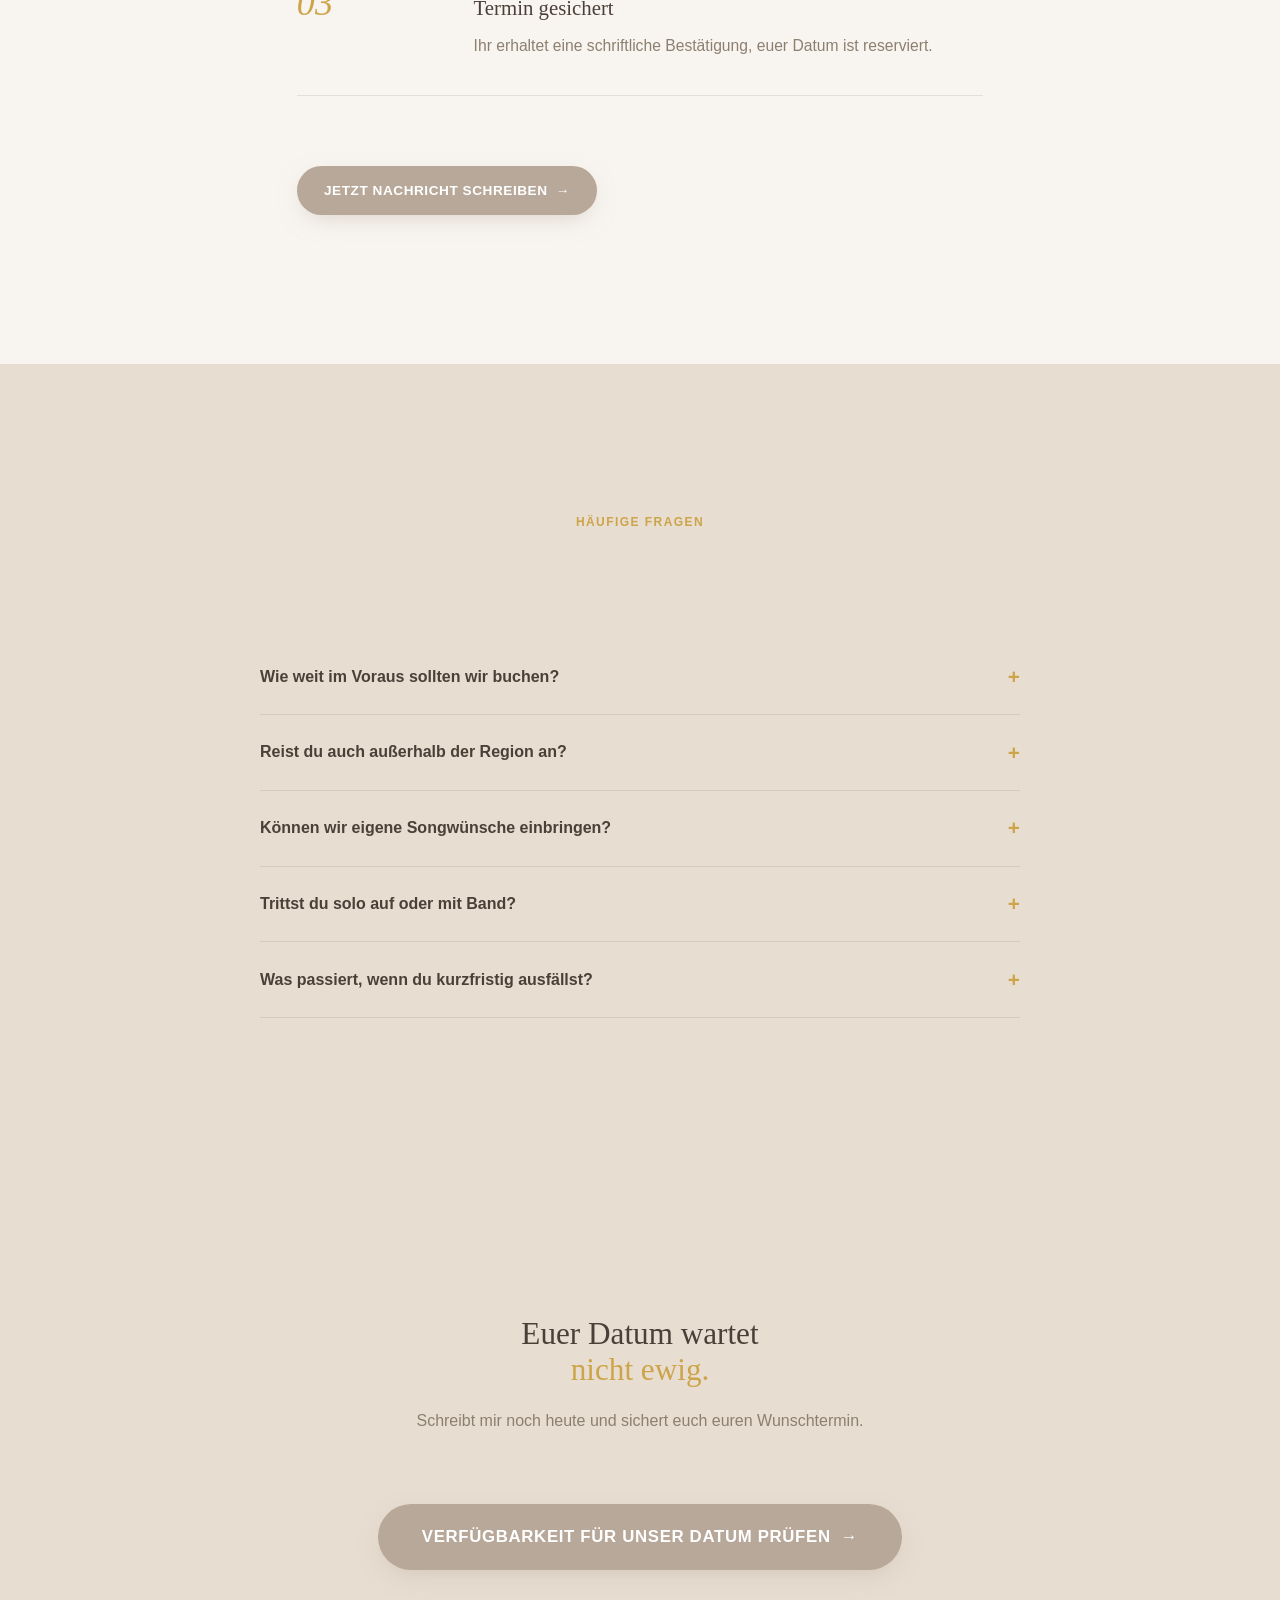
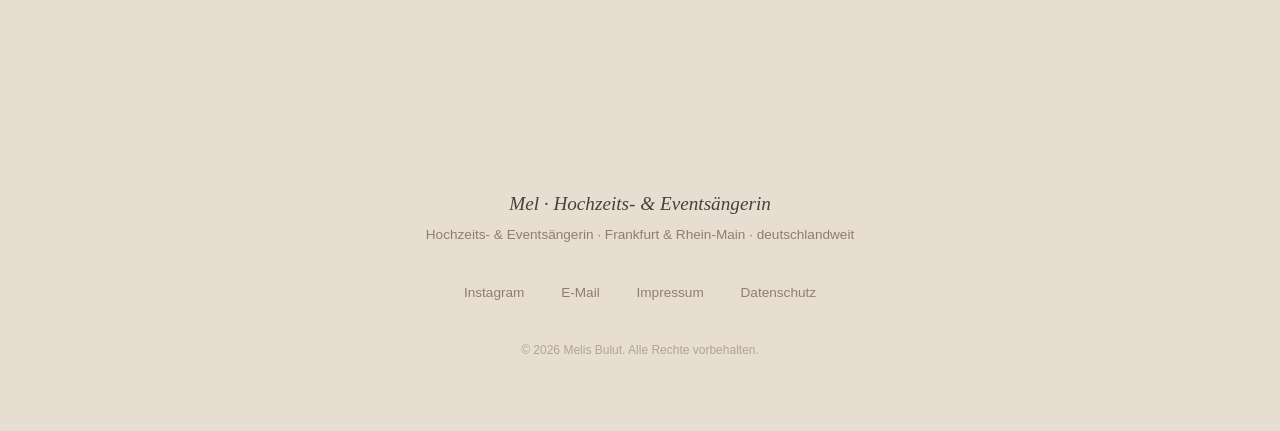
==== commit 22bf61a1: "Update index.html" ====
--- a/index.html
+++ b/index.html
@@ -44,9 +44,7 @@
 </script>
 
 <!-- Fonts: Fraunces (display, warm serif with real personality) + Inter (clean utility body) -->
-<link rel="preconnect" href="https://fonts.googleapis.com">
-<link rel="preconnect" href="https://fonts.gstatic.com" crossorigin>
-<link href="https://fonts.googleapis.com/css2?family=Newsreader:ital,wght@0,400;0,500;1,400;1,500&family=Archivo:wght@700;800;900&family=Inter:wght@400;500;600&display=swap" rel="stylesheet">
+<link rel="stylesheet" href="assets/fonts/fonts.css">
 
 <style>
 /* ==========================================================================
@@ -878,6 +876,27 @@
 .spotify-section iframe {
   margin-bottom: var(--space-md);
 }
+
+.spotify-consent {
+  display: flex;
+  flex-direction: column;
+  align-items: center;
+  justify-content: center;
+  gap: var(--space-sm);
+  min-height: 220px;
+  padding: var(--space-md);
+  margin-bottom: var(--space-md);
+  background: var(--ivory-dim);
+  border-radius: 16px;
+  text-align: center;
+}
+.spotify-consent p {
+  max-width: 46ch;
+  margin: 0;
+  font-size: 0.9rem;
+}
+.spotify-consent a { color: inherit; }
+.spotify-consent button { cursor: pointer; border: none; font: inherit; }
 
 /* ==========================================================================
    TESTIMONIALS
@@ -1366,16 +1385,10 @@
       <p>
         Entdecke eine Auswahl der Songs, die ich bei Hochzeiten und besonderen Momenten singe.
       </p>
-      <iframe
-        style="border-radius:16px"
-        src="https://open.spotify.com/embed/playlist/6SdQmvSUwvs9suucf9TXhI?utm_source=generator"
-        width="100%"
-        height="352"
-        frameborder="0"
-        allowfullscreen=""
-        allow="autoplay; clipboard-write; encrypted-media; fullscreen; picture-in-picture"
-        loading="lazy">
-      </iframe>
+      <div class="spotify-consent" data-src="https://open.spotify.com/embed/playlist/6SdQmvSUwvs9suucf9TXhI?utm_source=generator" data-radius="16px">
+        <p>Beim Laden der Playlist wird eine Verbindung zu Spotify hergestellt. Dabei werden Daten, zum Beispiel deine IP-Adresse, an Spotify übertragen. Mehr dazu in der <a href="datenschutz.html">Datenschutzerklärung</a>.</p>
+        <button type="button" class="btn btn--primary">Playlist laden</button>
+      </div>
       <a
         href="https://open.spotify.com/playlist/6SdQmvSUwvs9suucf9TXhI"
         target="_blank"
@@ -1531,6 +1544,7 @@
       <a href="https://instagram.com/mel_eventsinger" target="_blank" rel="noopener">Instagram</a>
       <a href="mailto:info@mel-eventsinger.com">E-Mail</a>
       <a href="impressum.html">Impressum</a>
+      <a href="datenschutz.html">Datenschutz</a>
     </div>
     <p class="footer__legal">© <span id="year"></span> Melis Bulut. Alle Rechte vorbehalten.</p>
   </div>
@@ -1728,6 +1742,24 @@
     startAuto();
   }
 
+  /* ---- Spotify: load the embed only after the visitor clicks ---- */
+  document.querySelectorAll('.spotify-consent').forEach((box) => {
+    const btn = box.querySelector('button');
+    if (!btn) return;
+    btn.addEventListener('click', () => {
+      const iframe = document.createElement('iframe');
+      iframe.src = box.dataset.src;
+      iframe.width = '100%';
+      iframe.height = '352';
+      iframe.title = 'Spotify Playlist';
+      iframe.style.borderRadius = box.dataset.radius || '16px';
+      iframe.setAttribute('frameborder', '0');
+      iframe.setAttribute('allowfullscreen', '');
+      iframe.setAttribute('allow', 'autoplay; clipboard-write; encrypted-media; fullscreen; picture-in-picture');
+      box.replaceWith(iframe);
+    });
+  });
+
 });
 </script>
 </body>
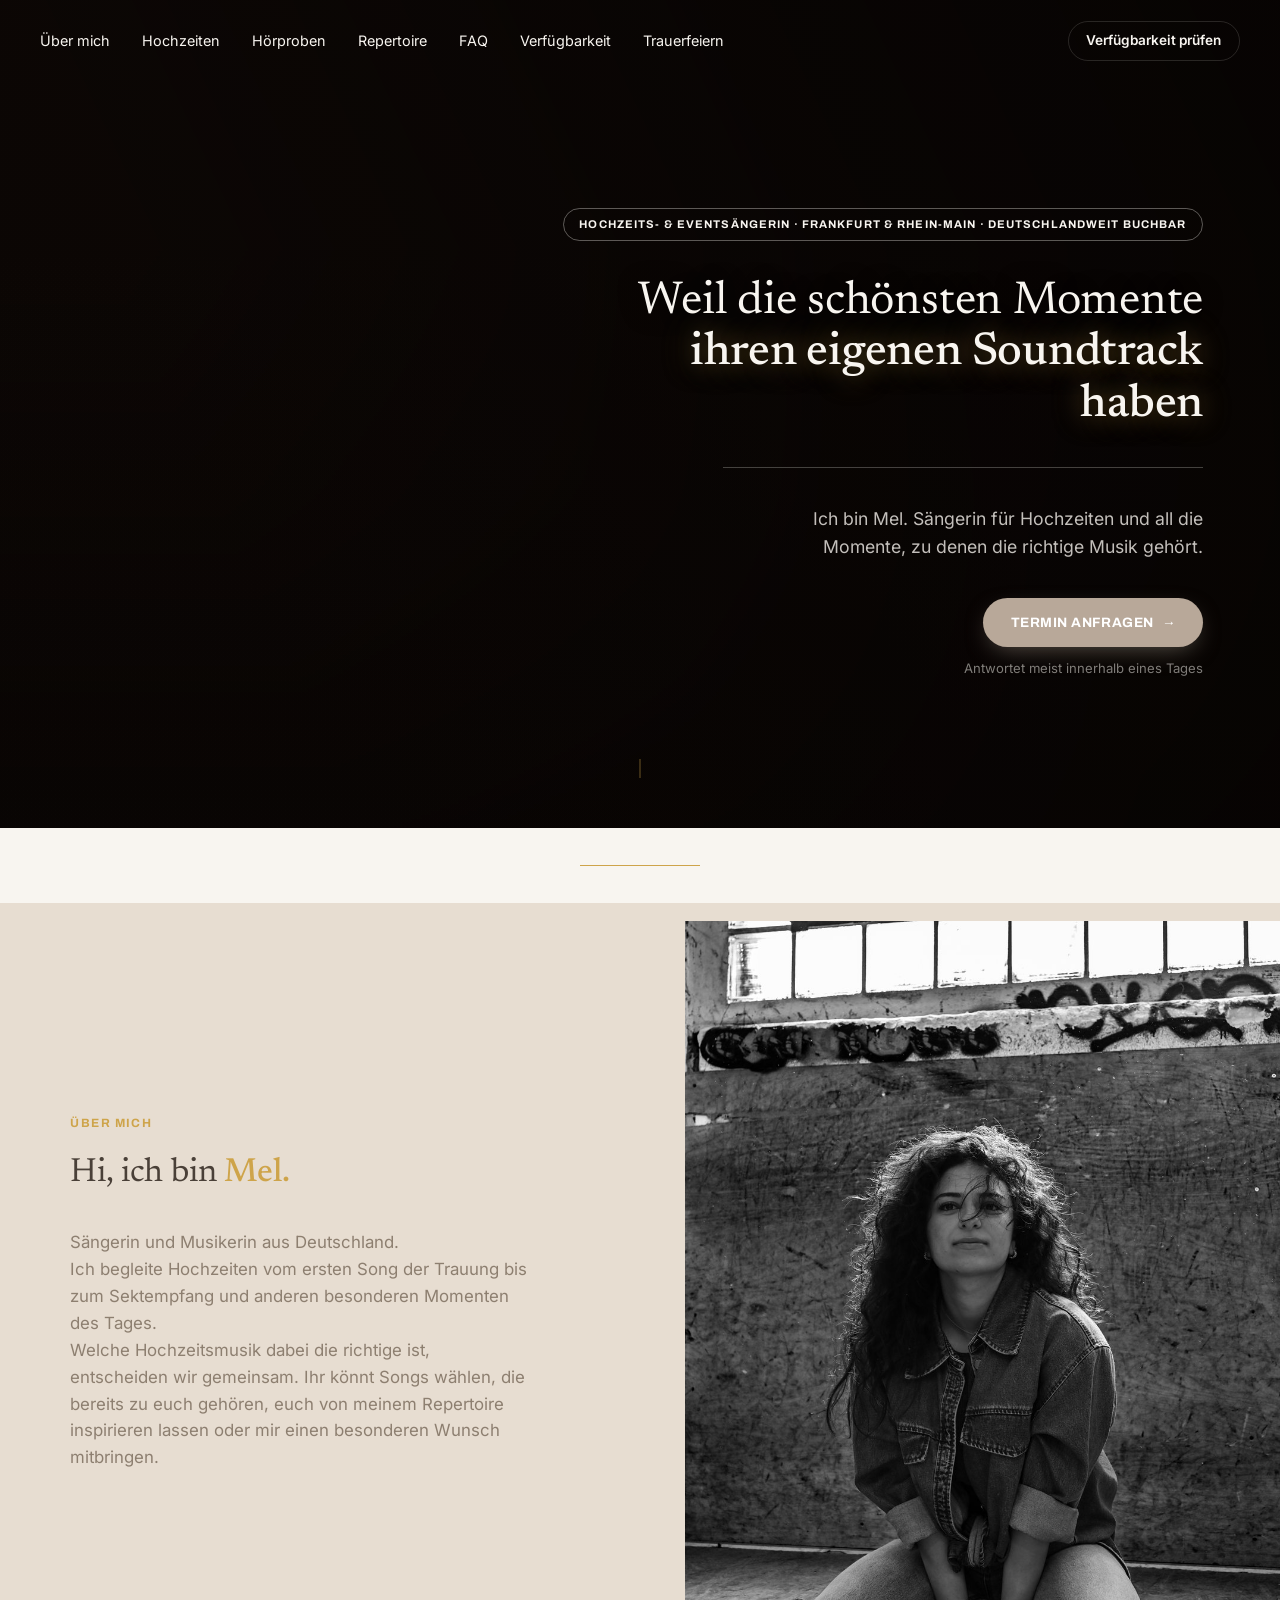
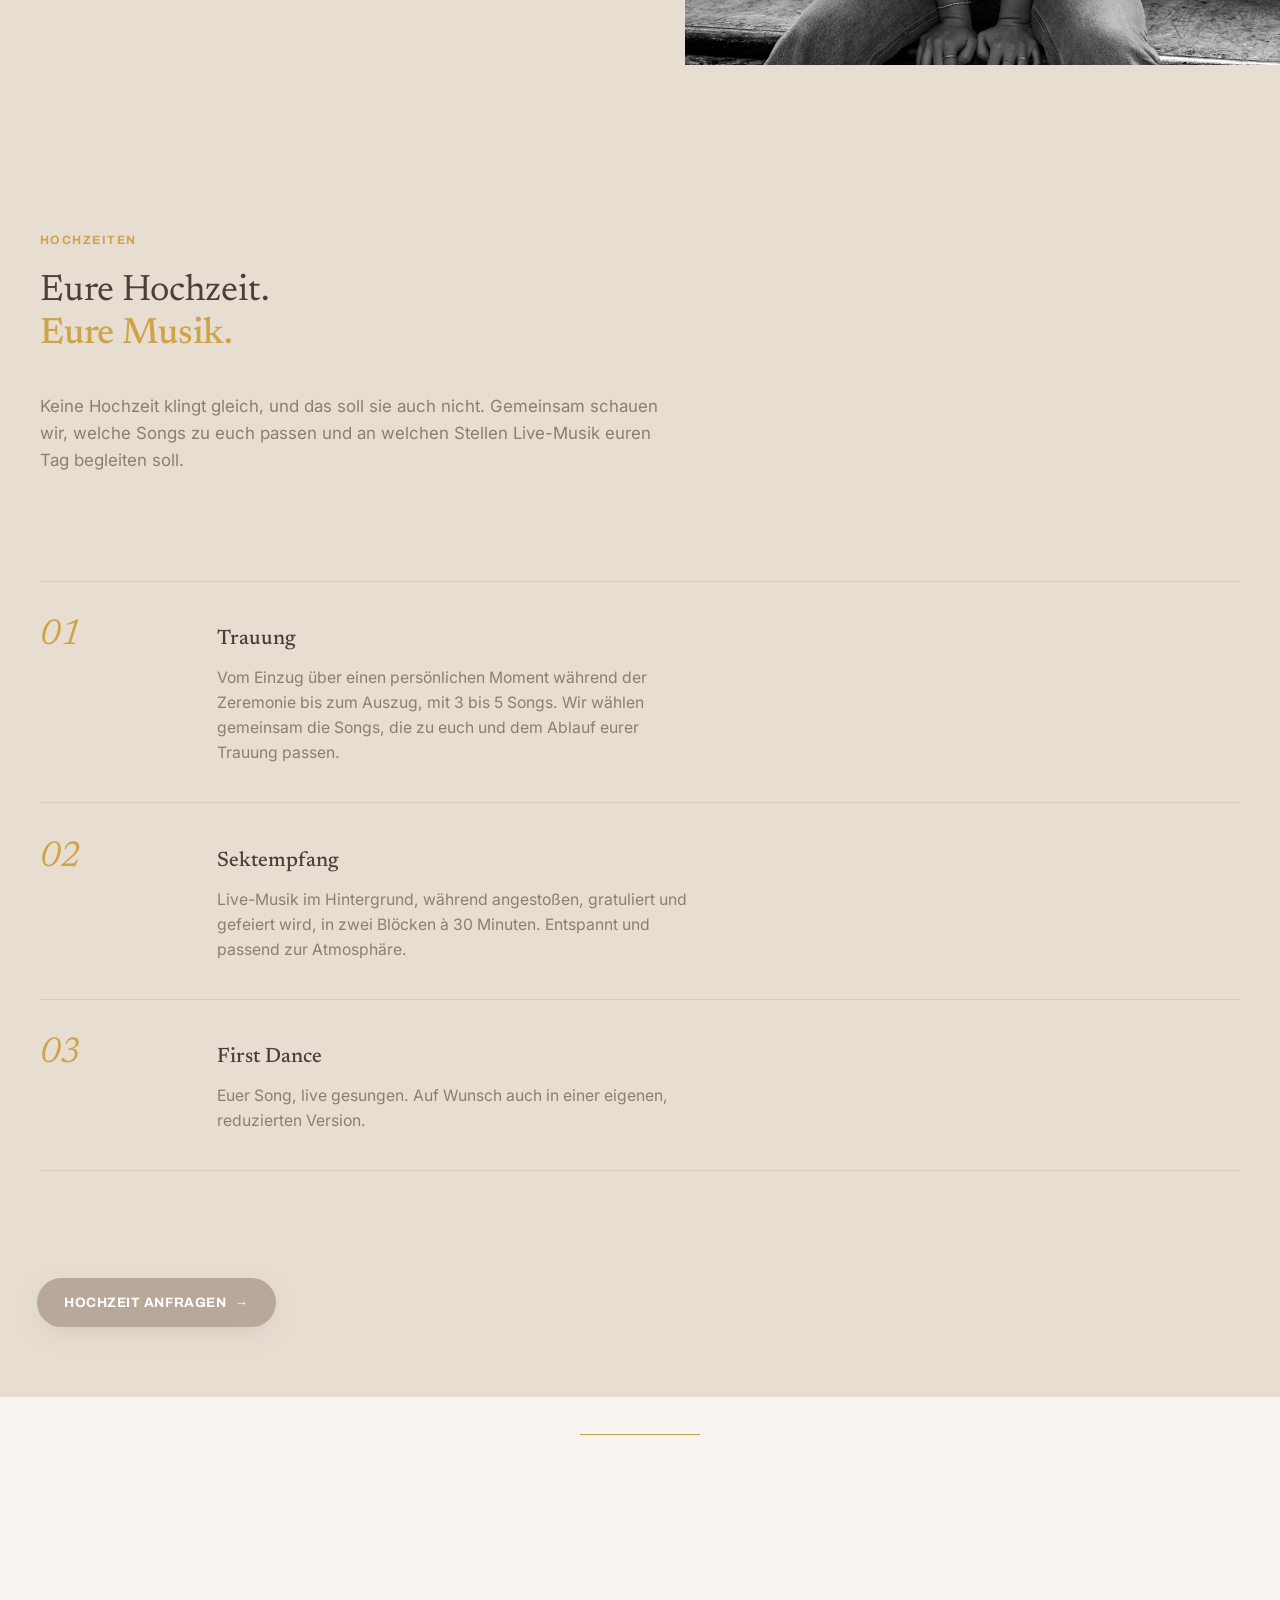
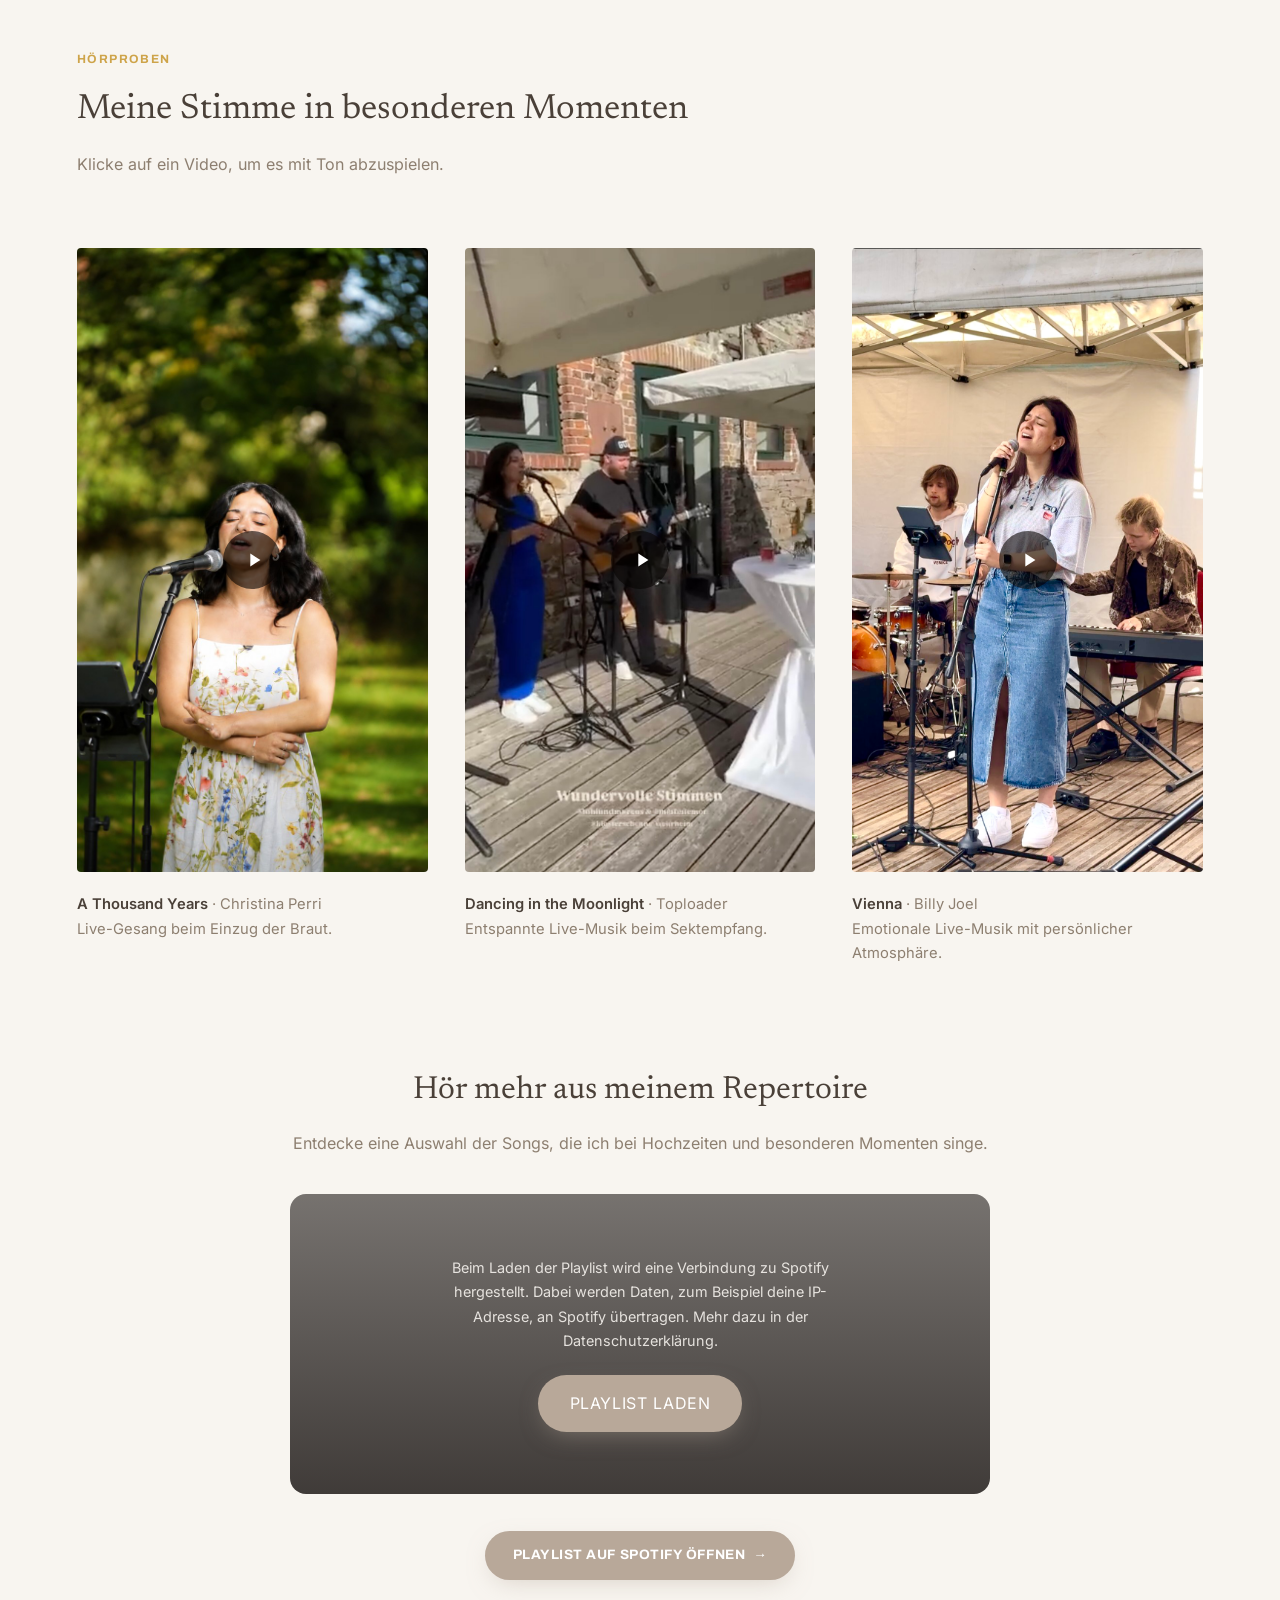
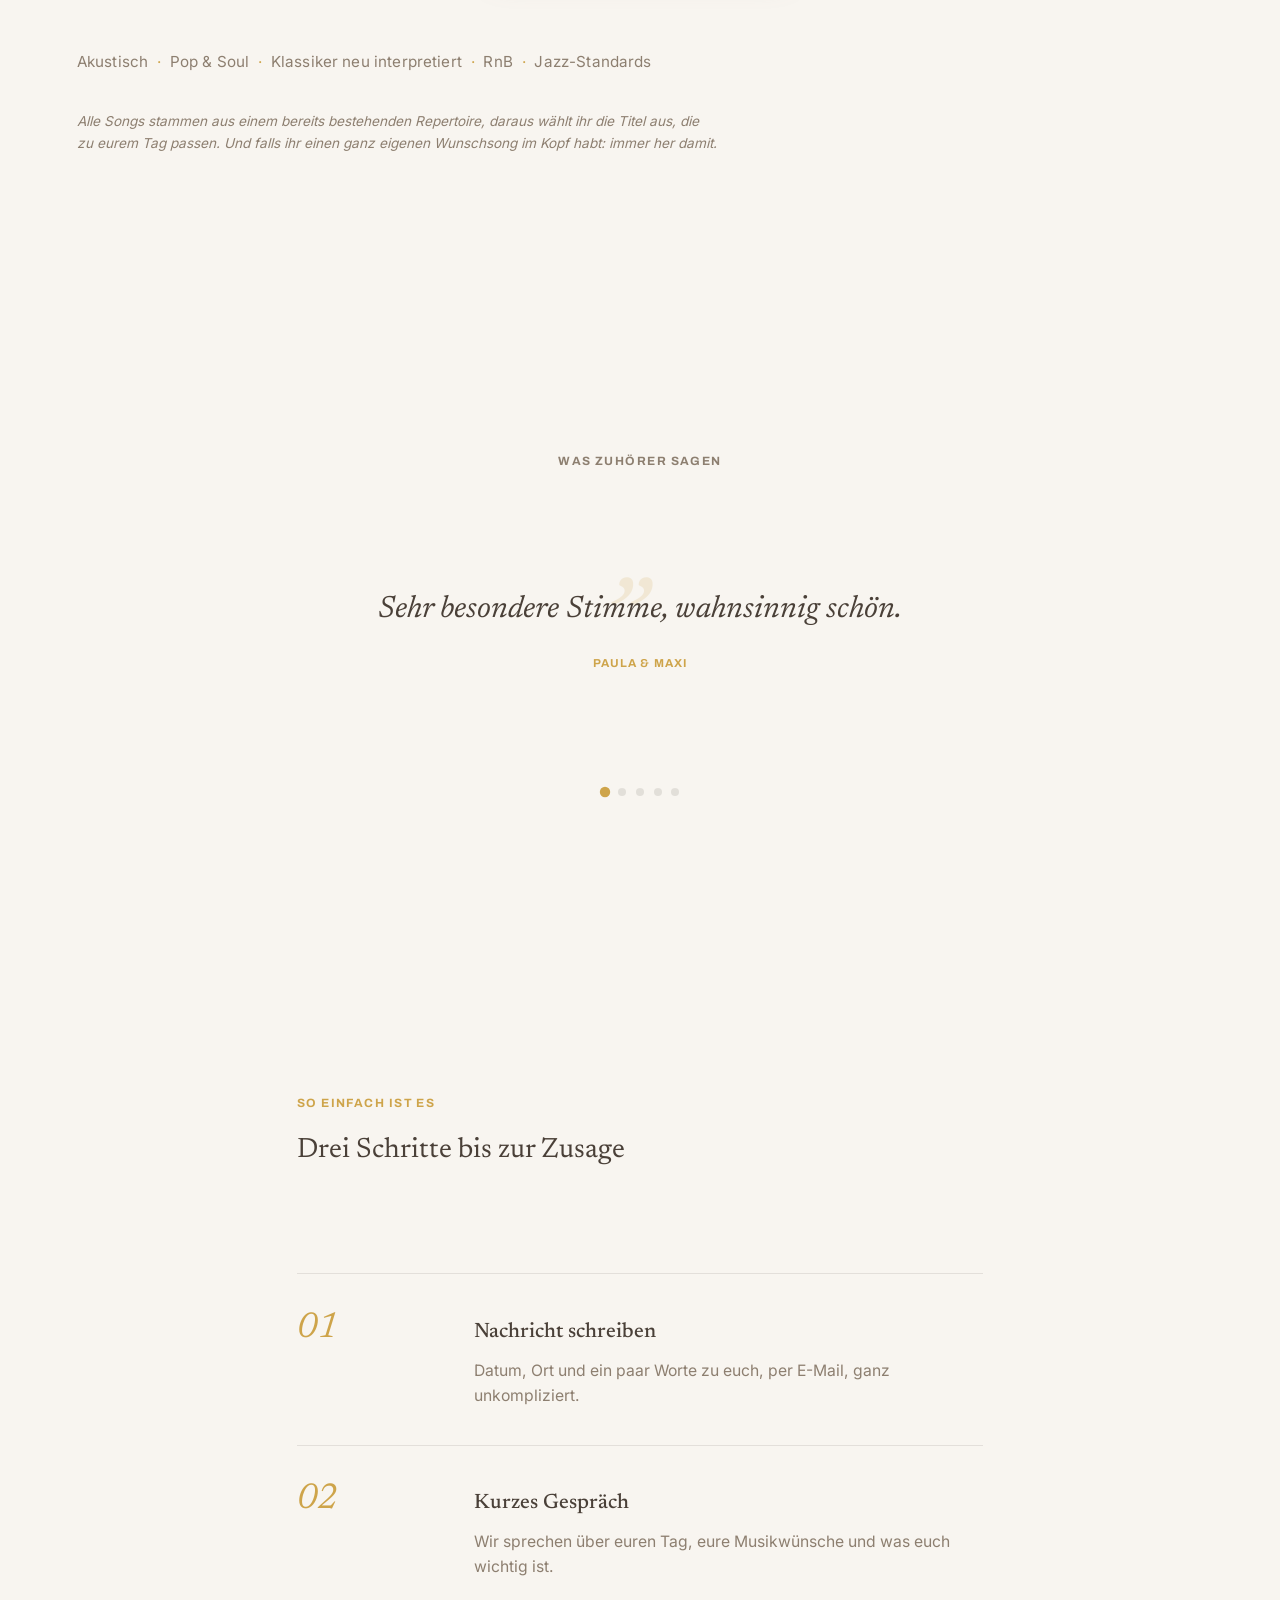
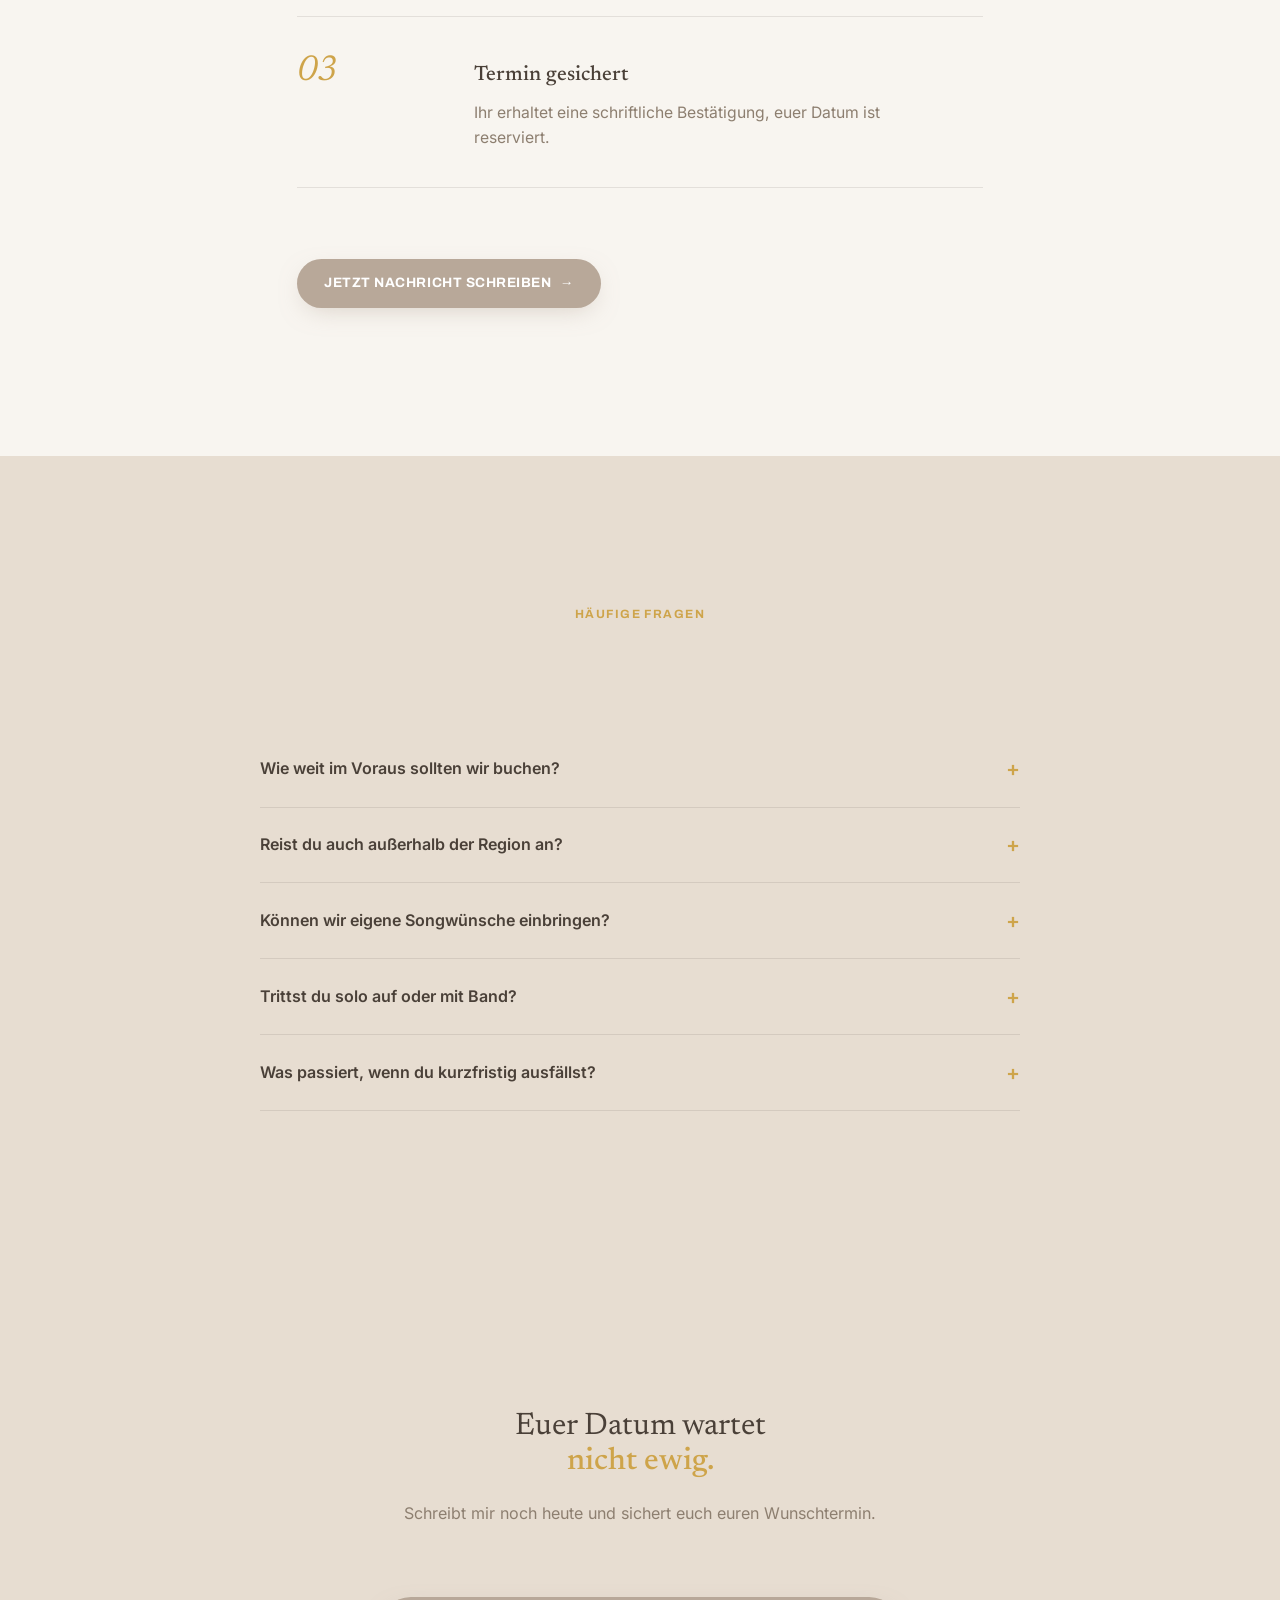
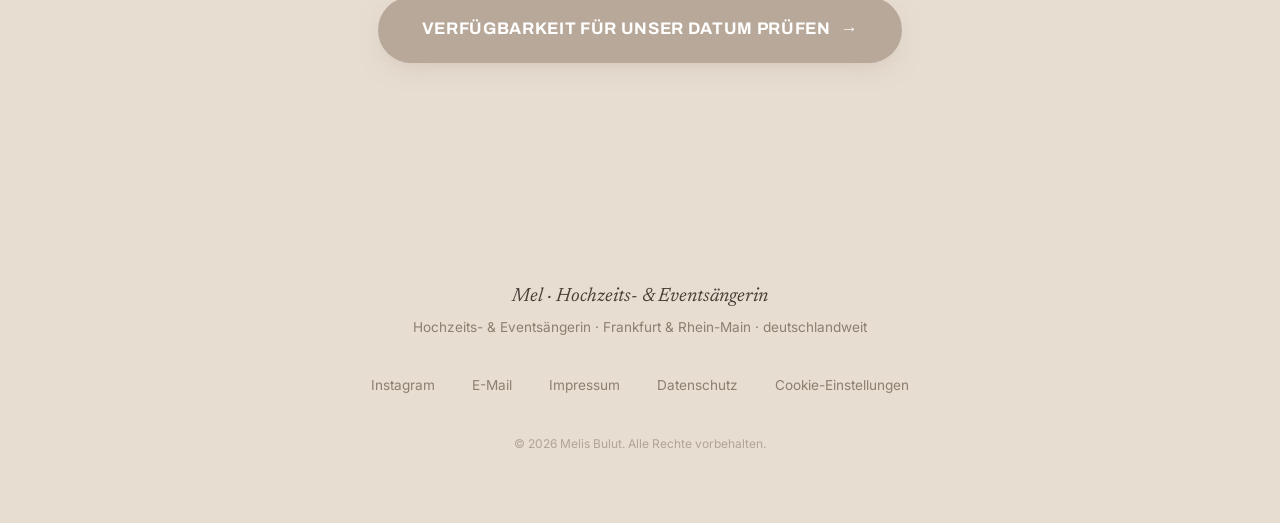
==== commit 0529309e: "Enhance Spotify consent section with styles and links Added a gradient background and local image to" ====
--- a/index.html
+++ b/index.html
@@ -897,6 +897,13 @@
 }
 .spotify-consent a { color: inherit; }
 .spotify-consent button { cursor: pointer; border: none; font: inherit; }
+/* Vorschaubild: lokales Foto mit dunklem Verlauf, es wird nichts von Spotify geladen */
+.spotify-consent {
+  min-height: 300px;
+  background: linear-gradient(rgba(12,7,5,0.55), rgba(12,7,5,0.78)), url("assets/images/playlist-preview.jpg") center 28% / cover no-repeat;
+  color: var(--ivory);
+}
+.spotify-consent p { color: rgba(248,245,240,0.88); }
 
 /* ==========================================================================
    TESTIMONIALS
@@ -1545,6 +1552,7 @@
       <a href="mailto:info@mel-eventsinger.com">E-Mail</a>
       <a href="impressum.html">Impressum</a>
       <a href="datenschutz.html">Datenschutz</a>
+      <a href="#" data-consent-open>Cookie-Einstellungen</a>
     </div>
     <p class="footer__legal">© <span id="year"></span> Melis Bulut. Alle Rechte vorbehalten.</p>
   </div>
@@ -1762,5 +1770,6 @@
 
 });
 </script>
+<script src="consent.js" defer></script>
 </body>
 </html>
--- a/assets/fonts/fonts.css
+++ b/assets/fonts/fonts.css
@@ -0,0 +1,71 @@
+/* Lokal gehostete Schriften (Newsreader, Archivo, Inter), SIL Open Font License */
+@font-face {
+  font-family: "Newsreader";
+  font-style: normal;
+  font-weight: 400;
+  font-display: swap;
+  src: url("newsreader-latin-400-normal.woff2") format("woff2");
+}
+@font-face {
+  font-family: "Newsreader";
+  font-style: italic;
+  font-weight: 400;
+  font-display: swap;
+  src: url("newsreader-latin-400-italic.woff2") format("woff2");
+}
+@font-face {
+  font-family: "Newsreader";
+  font-style: normal;
+  font-weight: 500;
+  font-display: swap;
+  src: url("newsreader-latin-500-normal.woff2") format("woff2");
+}
+@font-face {
+  font-family: "Newsreader";
+  font-style: italic;
+  font-weight: 500;
+  font-display: swap;
+  src: url("newsreader-latin-500-italic.woff2") format("woff2");
+}
+@font-face {
+  font-family: "Archivo";
+  font-style: normal;
+  font-weight: 700;
+  font-display: swap;
+  src: url("archivo-latin-700-normal.woff2") format("woff2");
+}
+@font-face {
+  font-family: "Archivo";
+  font-style: normal;
+  font-weight: 800;
+  font-display: swap;
+  src: url("archivo-latin-800-normal.woff2") format("woff2");
+}
+@font-face {
+  font-family: "Archivo";
+  font-style: normal;
+  font-weight: 900;
+  font-display: swap;
+  src: url("archivo-latin-900-normal.woff2") format("woff2");
+}
+@font-face {
+  font-family: "Inter";
+  font-style: normal;
+  font-weight: 400;
+  font-display: swap;
+  src: url("inter-latin-400-normal.woff2") format("woff2");
+}
+@font-face {
+  font-family: "Inter";
+  font-style: normal;
+  font-weight: 500;
+  font-display: swap;
+  src: url("inter-latin-500-normal.woff2") format("woff2");
+}
+@font-face {
+  font-family: "Inter";
+  font-style: normal;
+  font-weight: 600;
+  font-display: swap;
+  src: url("inter-latin-600-normal.woff2") format("woff2");
+}
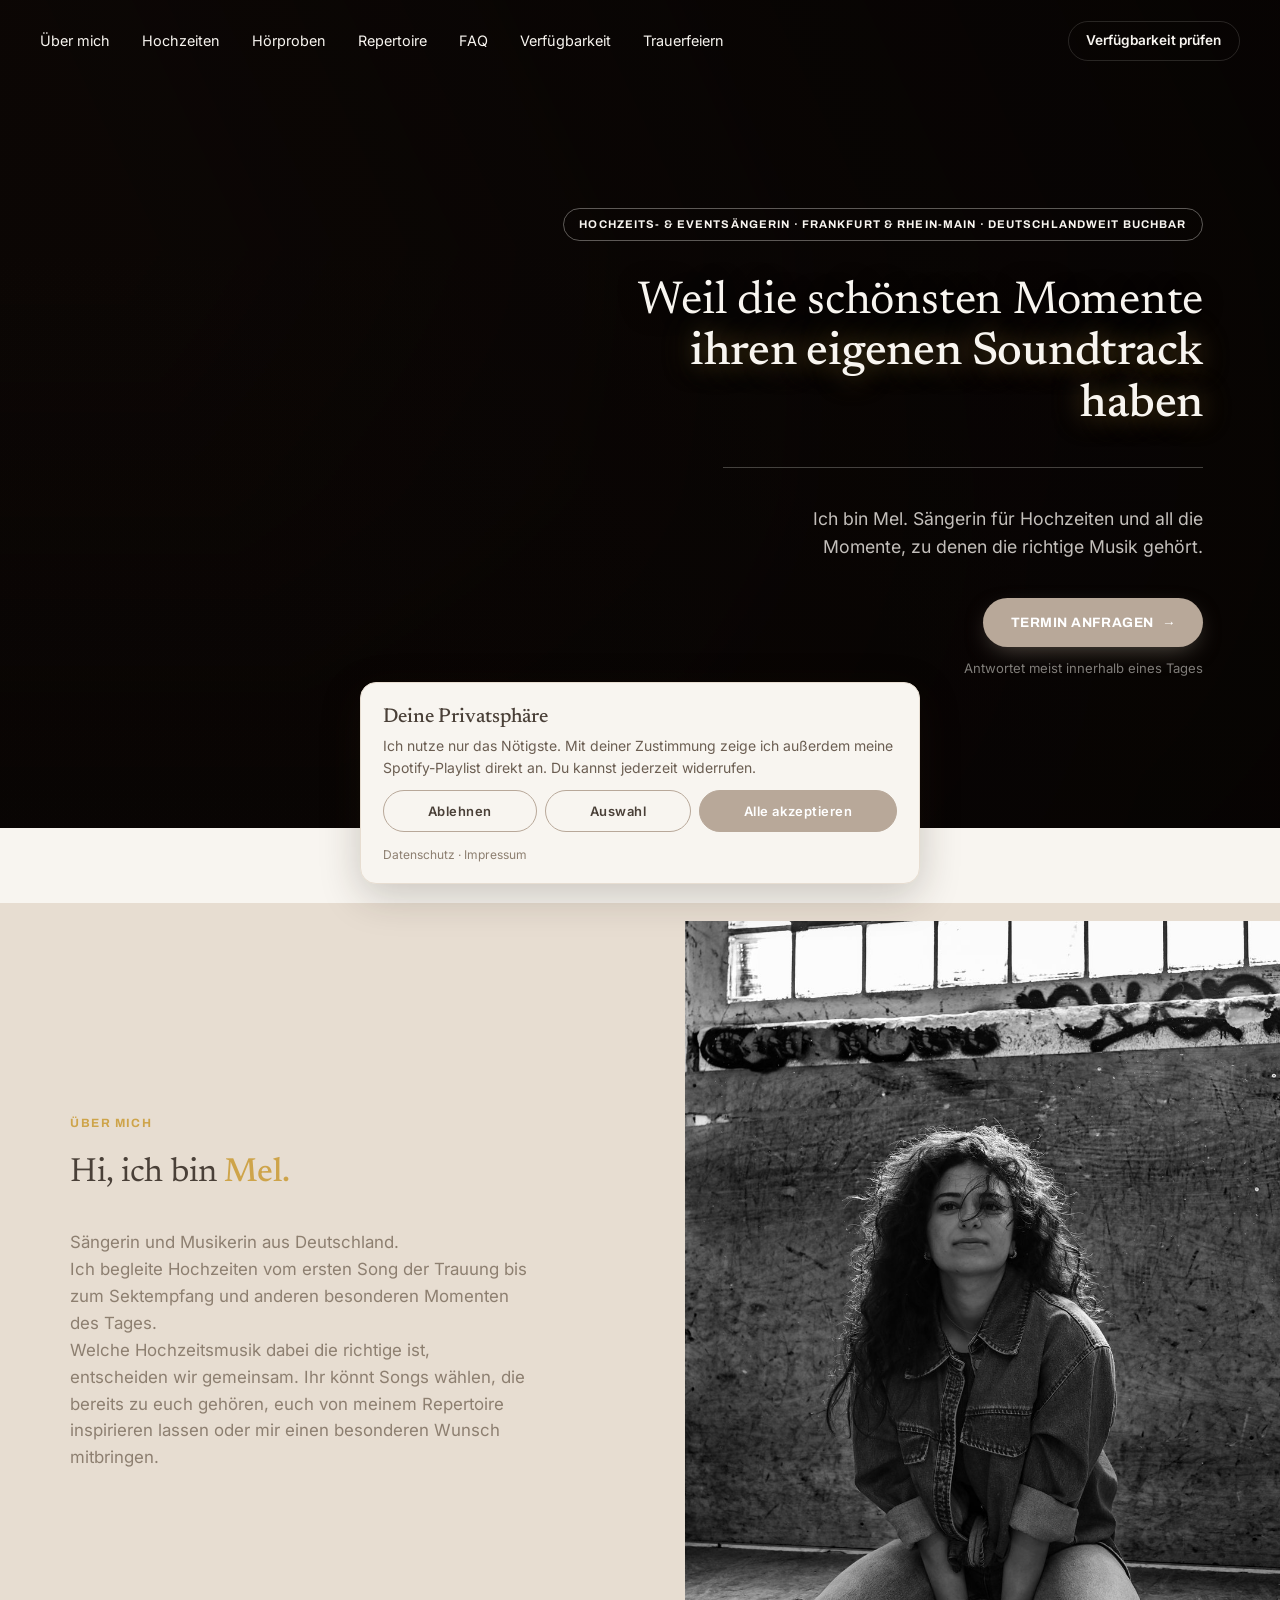
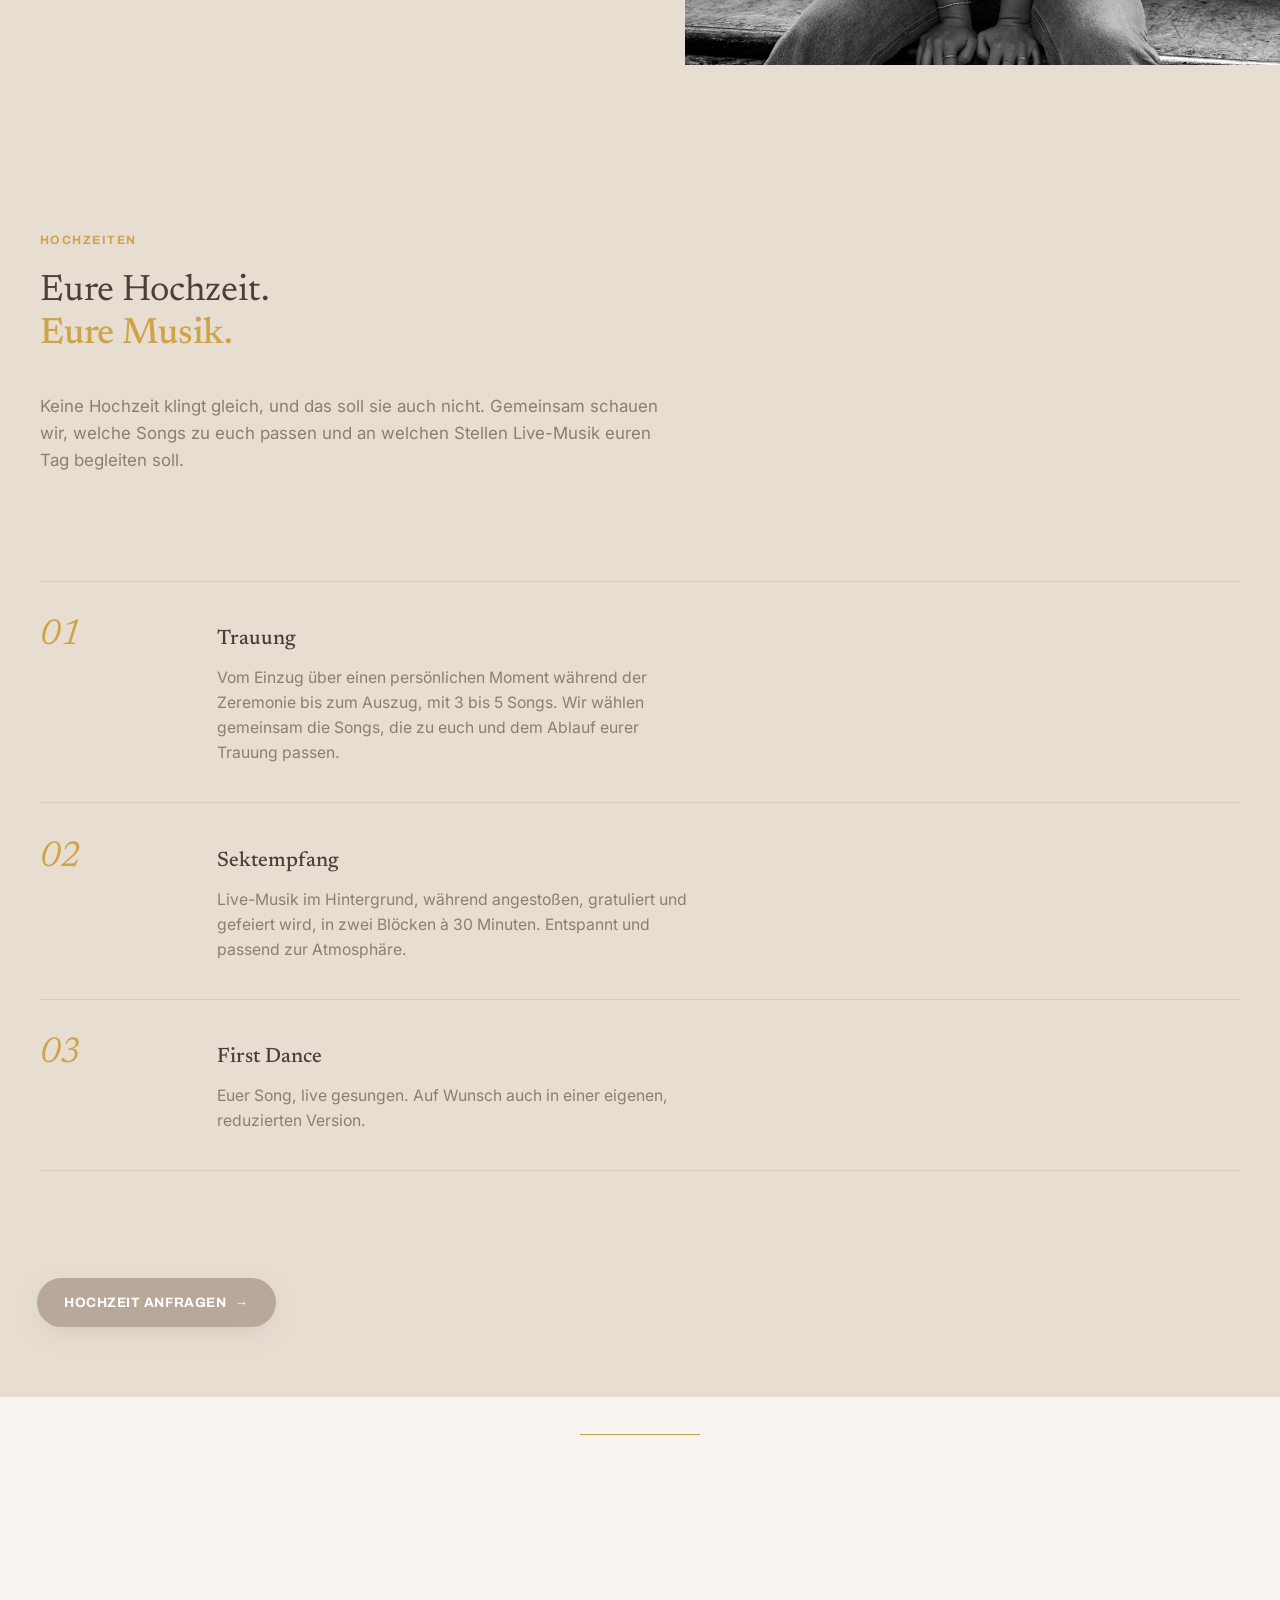
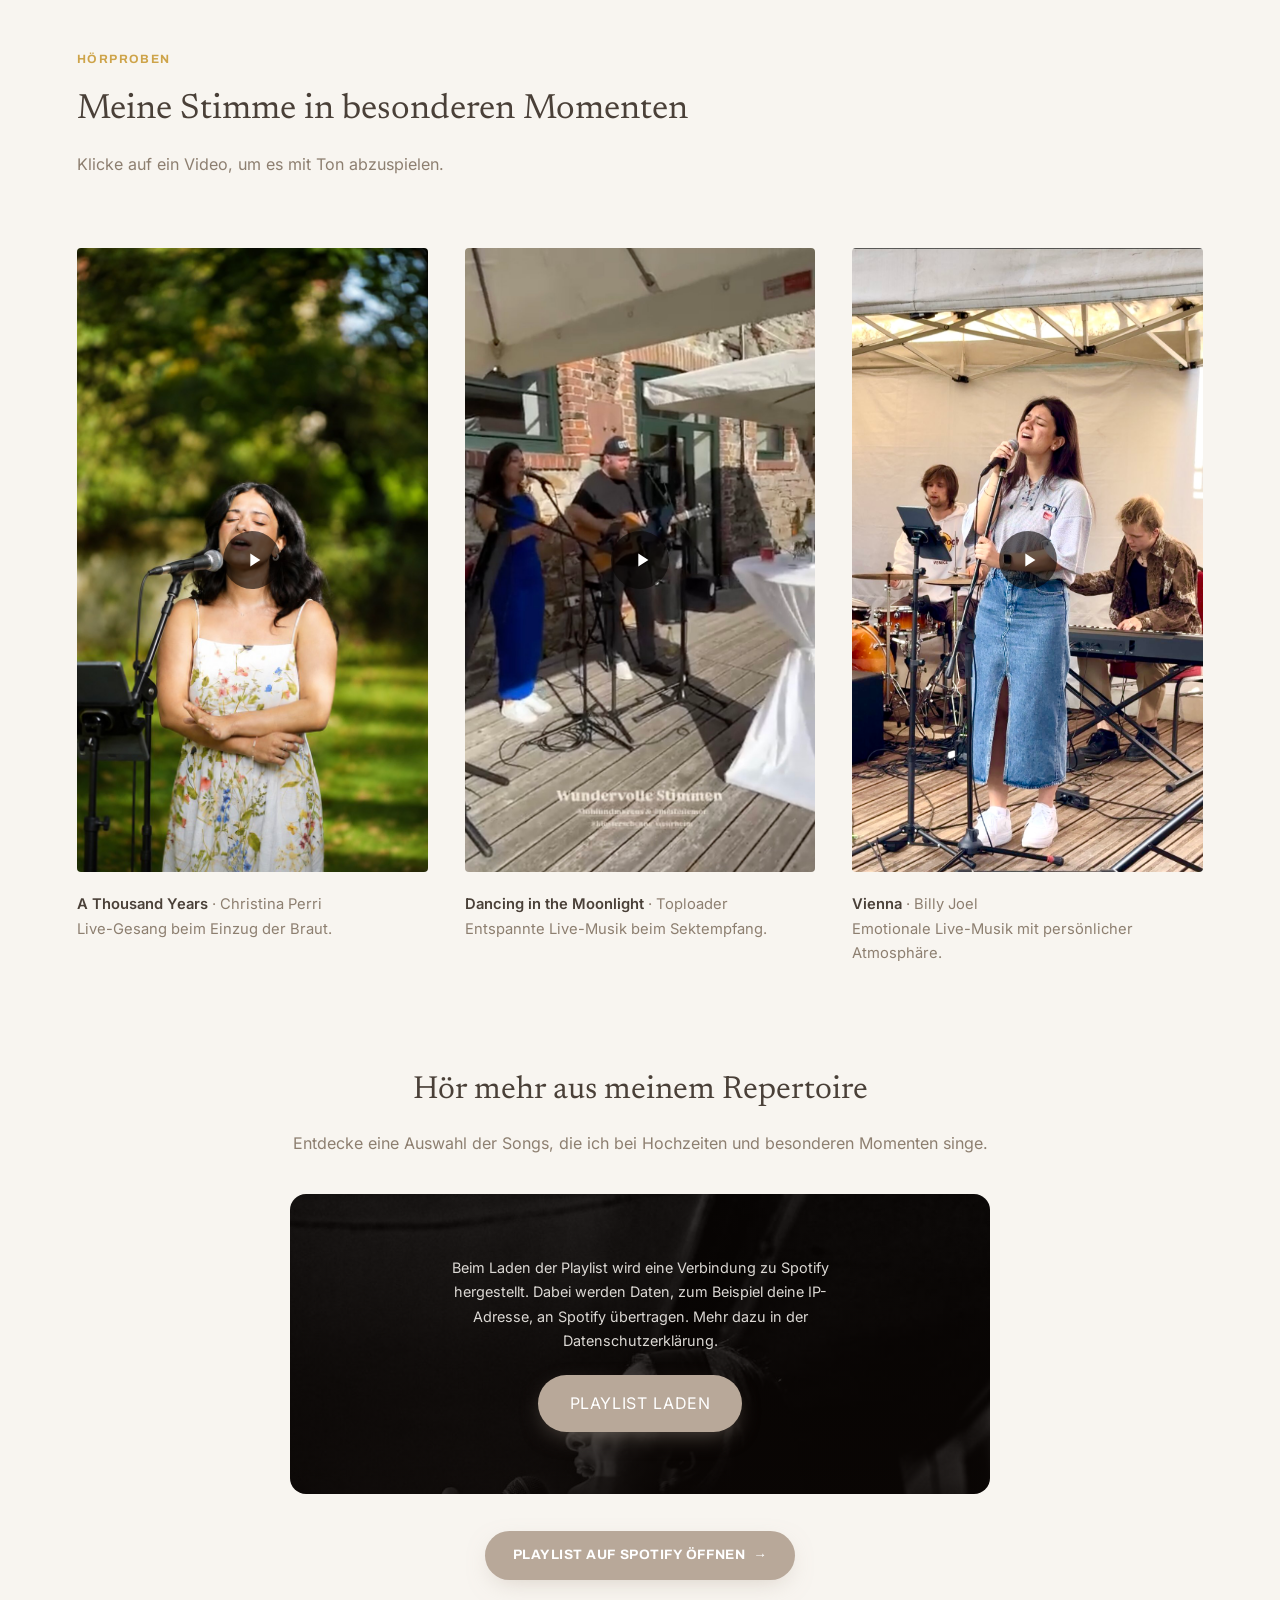
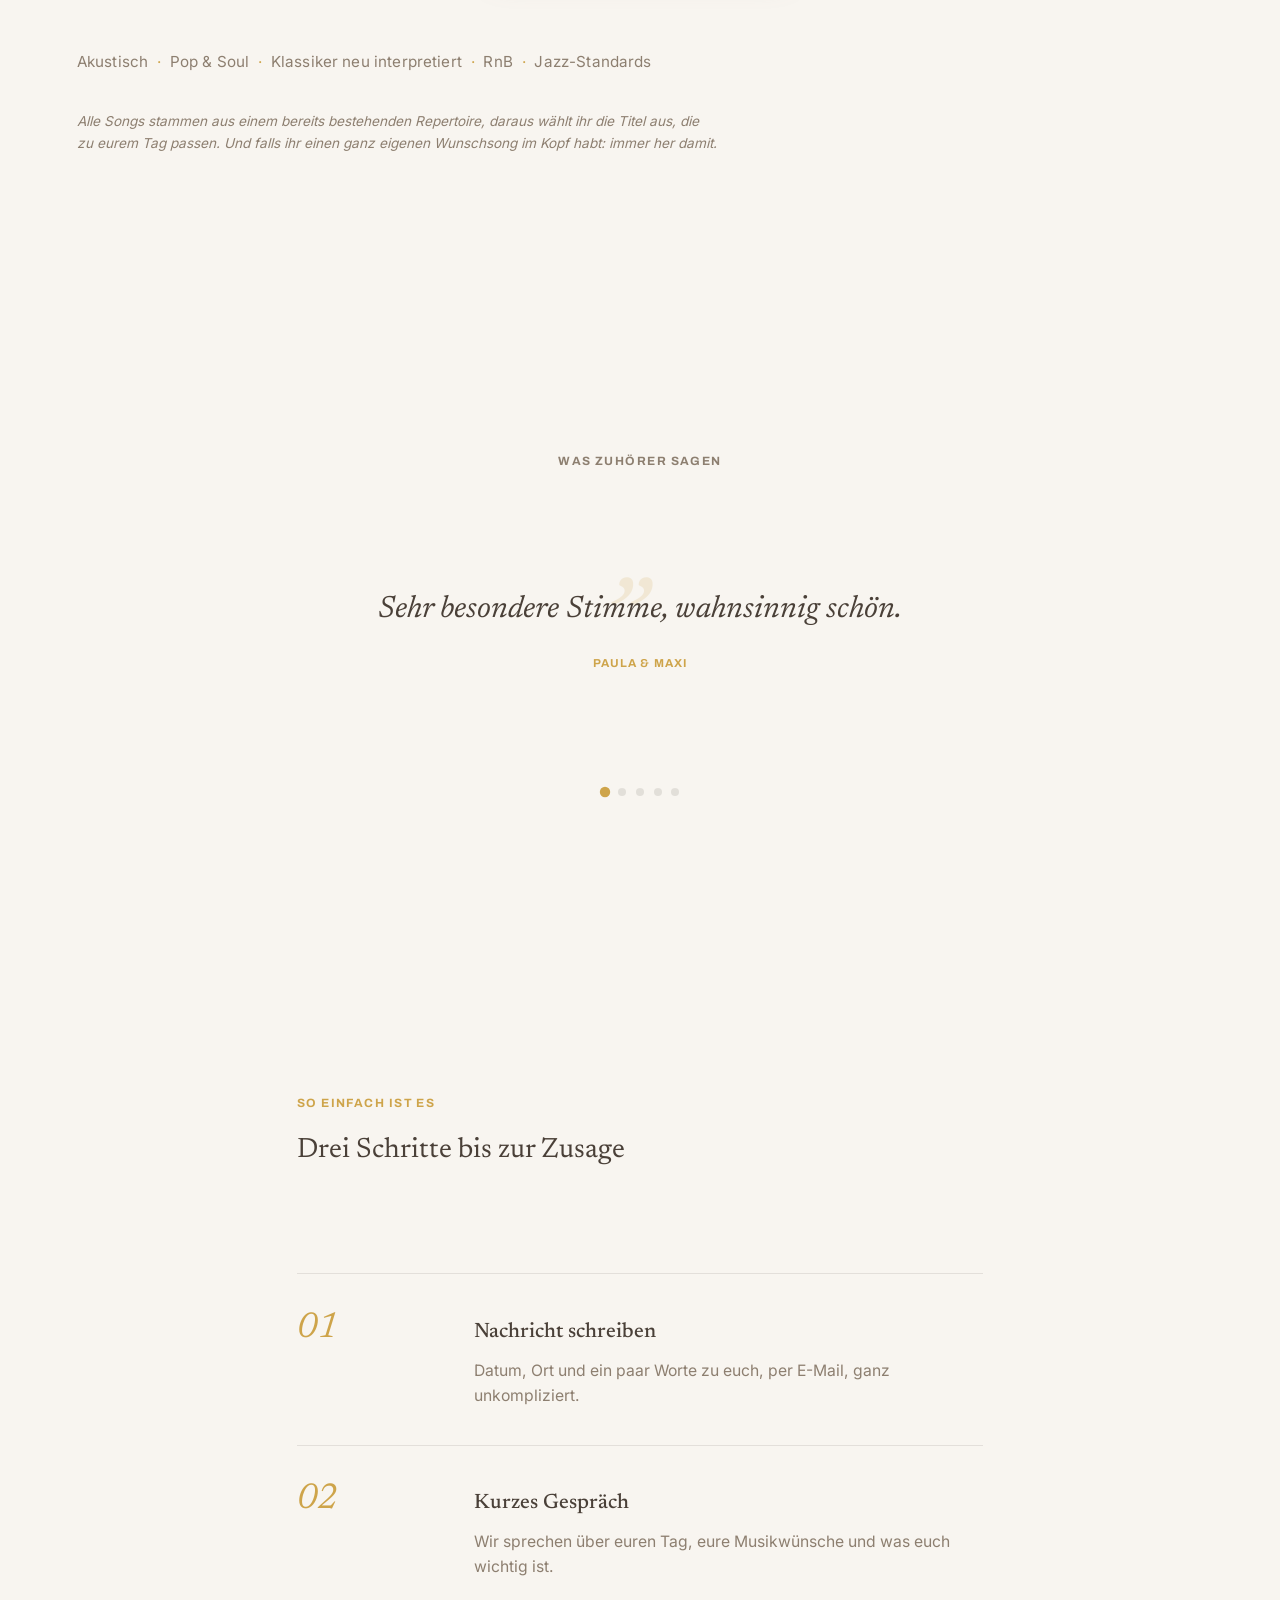
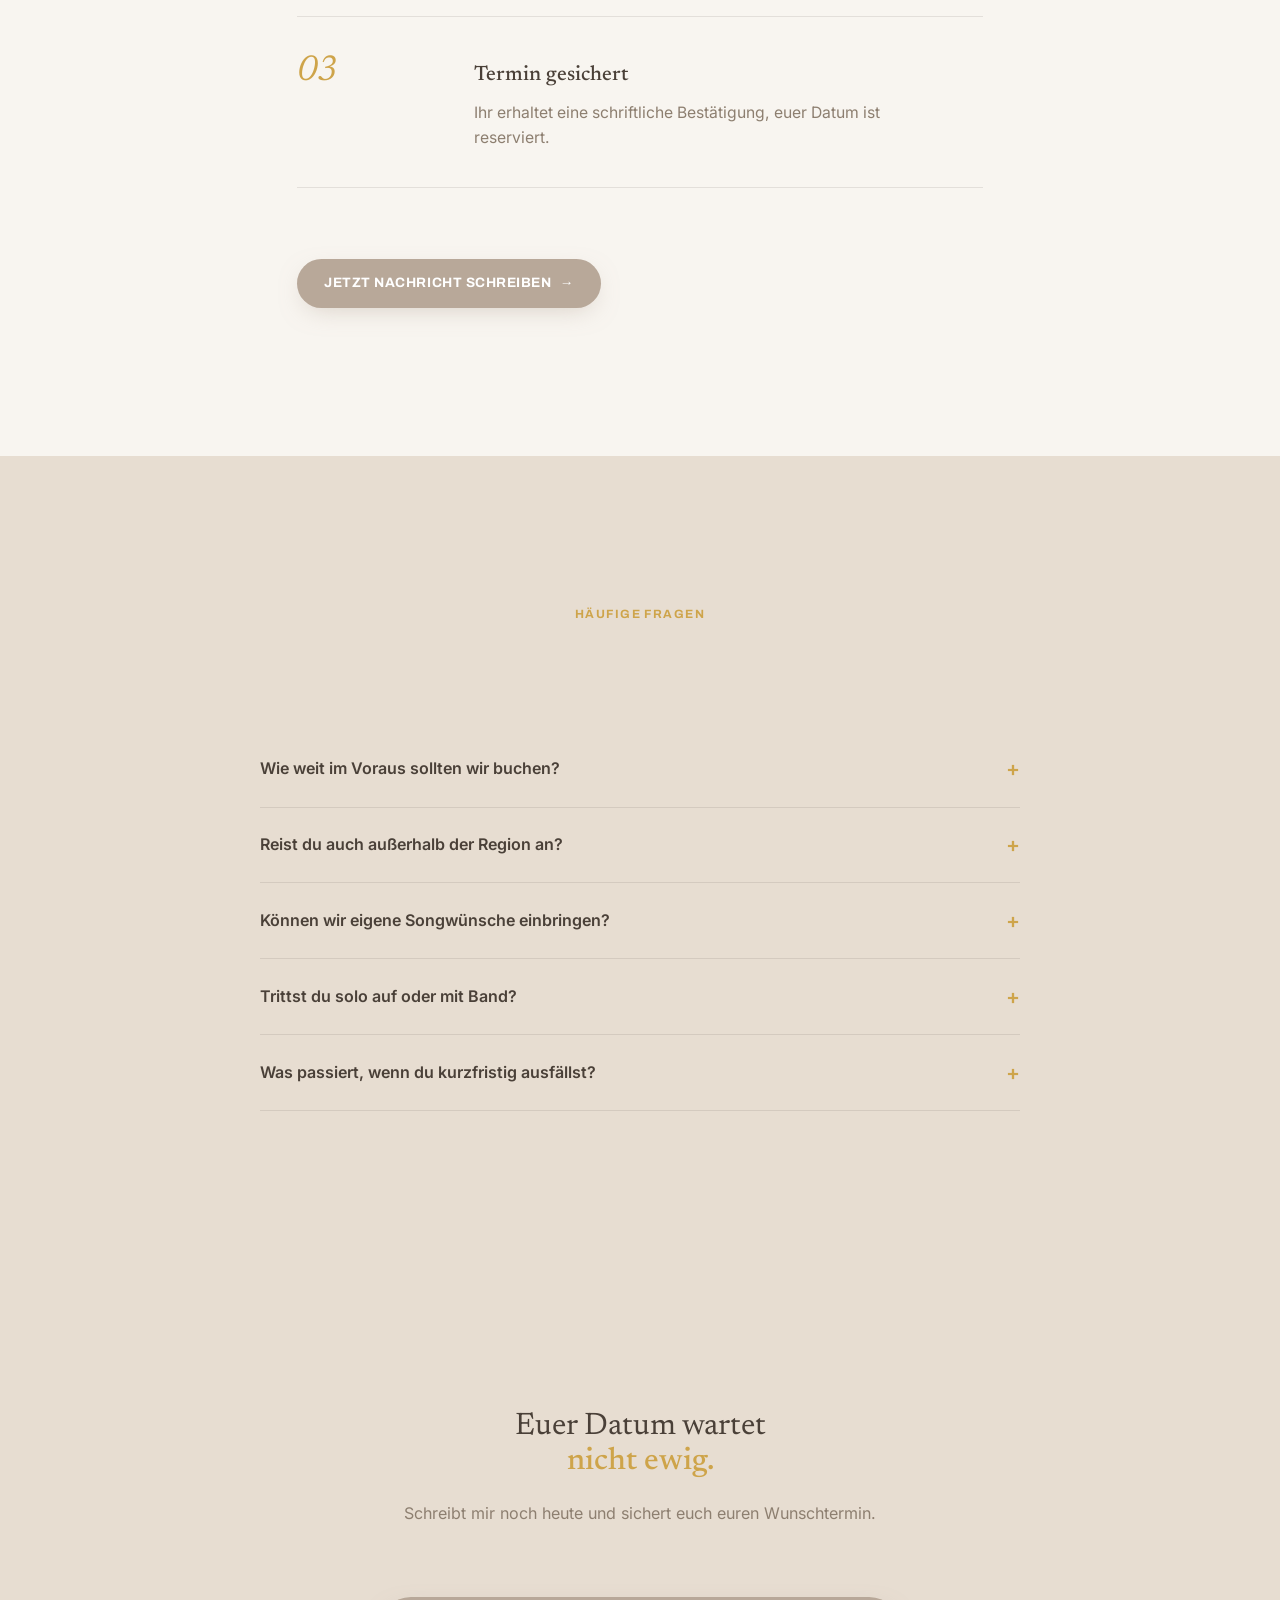
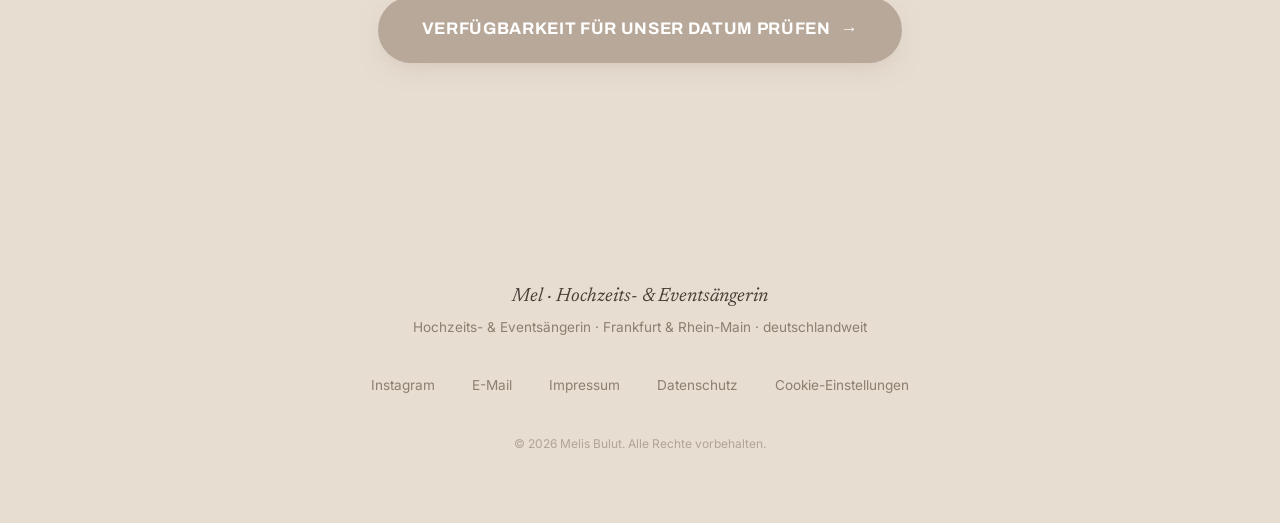
==== commit 9f2a0918: "Refactor footer layout and styling Updated footer tagline to prevent line breaks and adjusted footer" ====
--- a/index.html
+++ b/index.html
@@ -1126,7 +1126,8 @@
   margin-top: var(--space-md);
   display: flex;
   justify-content: center;
-  gap: var(--space-md);
+  flex-wrap: wrap;
+  gap: 0.6rem var(--space-md);
   font-size: 0.85rem;
 }
 .footer__links a { transition: color var(--dur) var(--ease); }
@@ -1546,7 +1547,7 @@
 <footer class="footer">
   <div class="footer__inner">
     <p class="footer__name">Mel · Hochzeits- &amp; Eventsängerin</p>
-    <p class="footer__tagline">Hochzeits- &amp; Eventsängerin · Frankfurt &amp; Rhein-Main · deutschlandweit</p>
+    <p class="footer__tagline">Hochzeits- &amp; Eventsängerin · <span style="white-space:nowrap">Frankfurt &amp; Rhein-Main</span> · deutschlandweit</p>
     <div class="footer__links">
       <a href="https://instagram.com/mel_eventsinger" target="_blank" rel="noopener">Instagram</a>
       <a href="mailto:info@mel-eventsinger.com">E-Mail</a>
